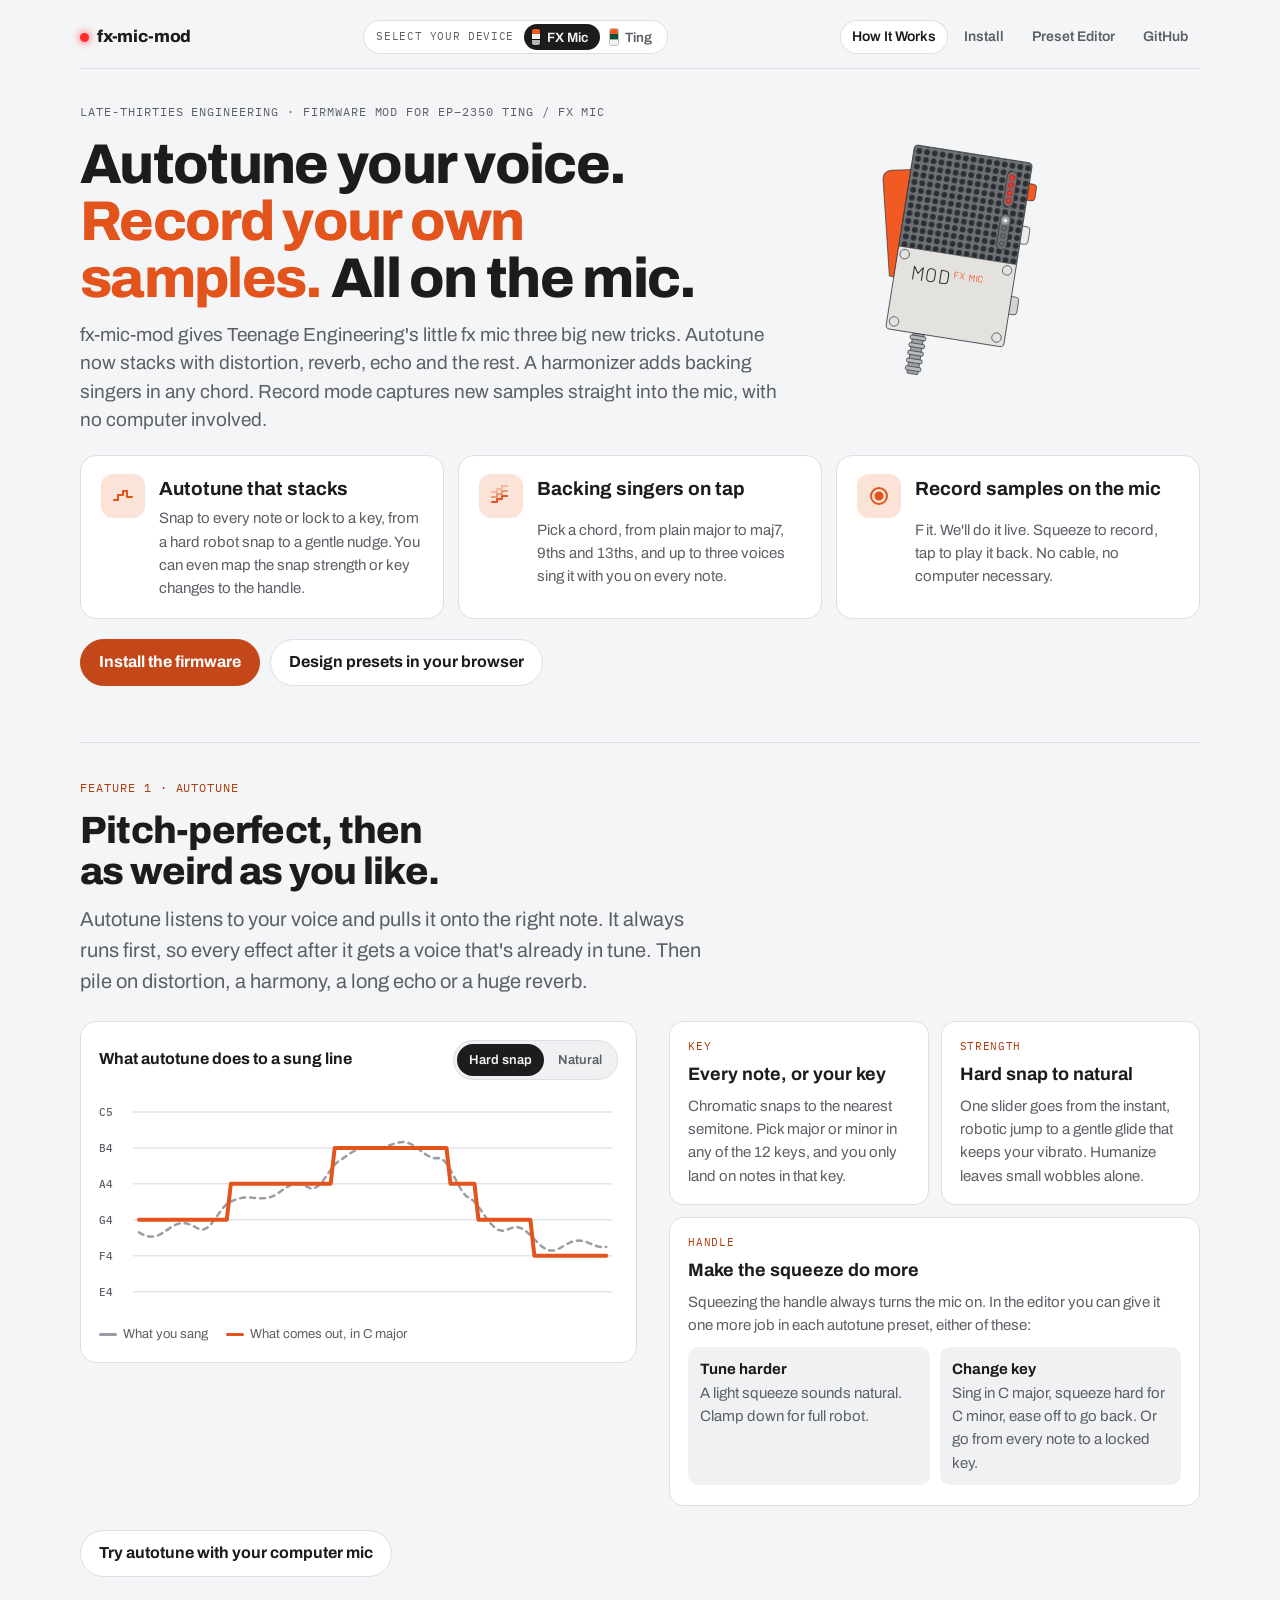
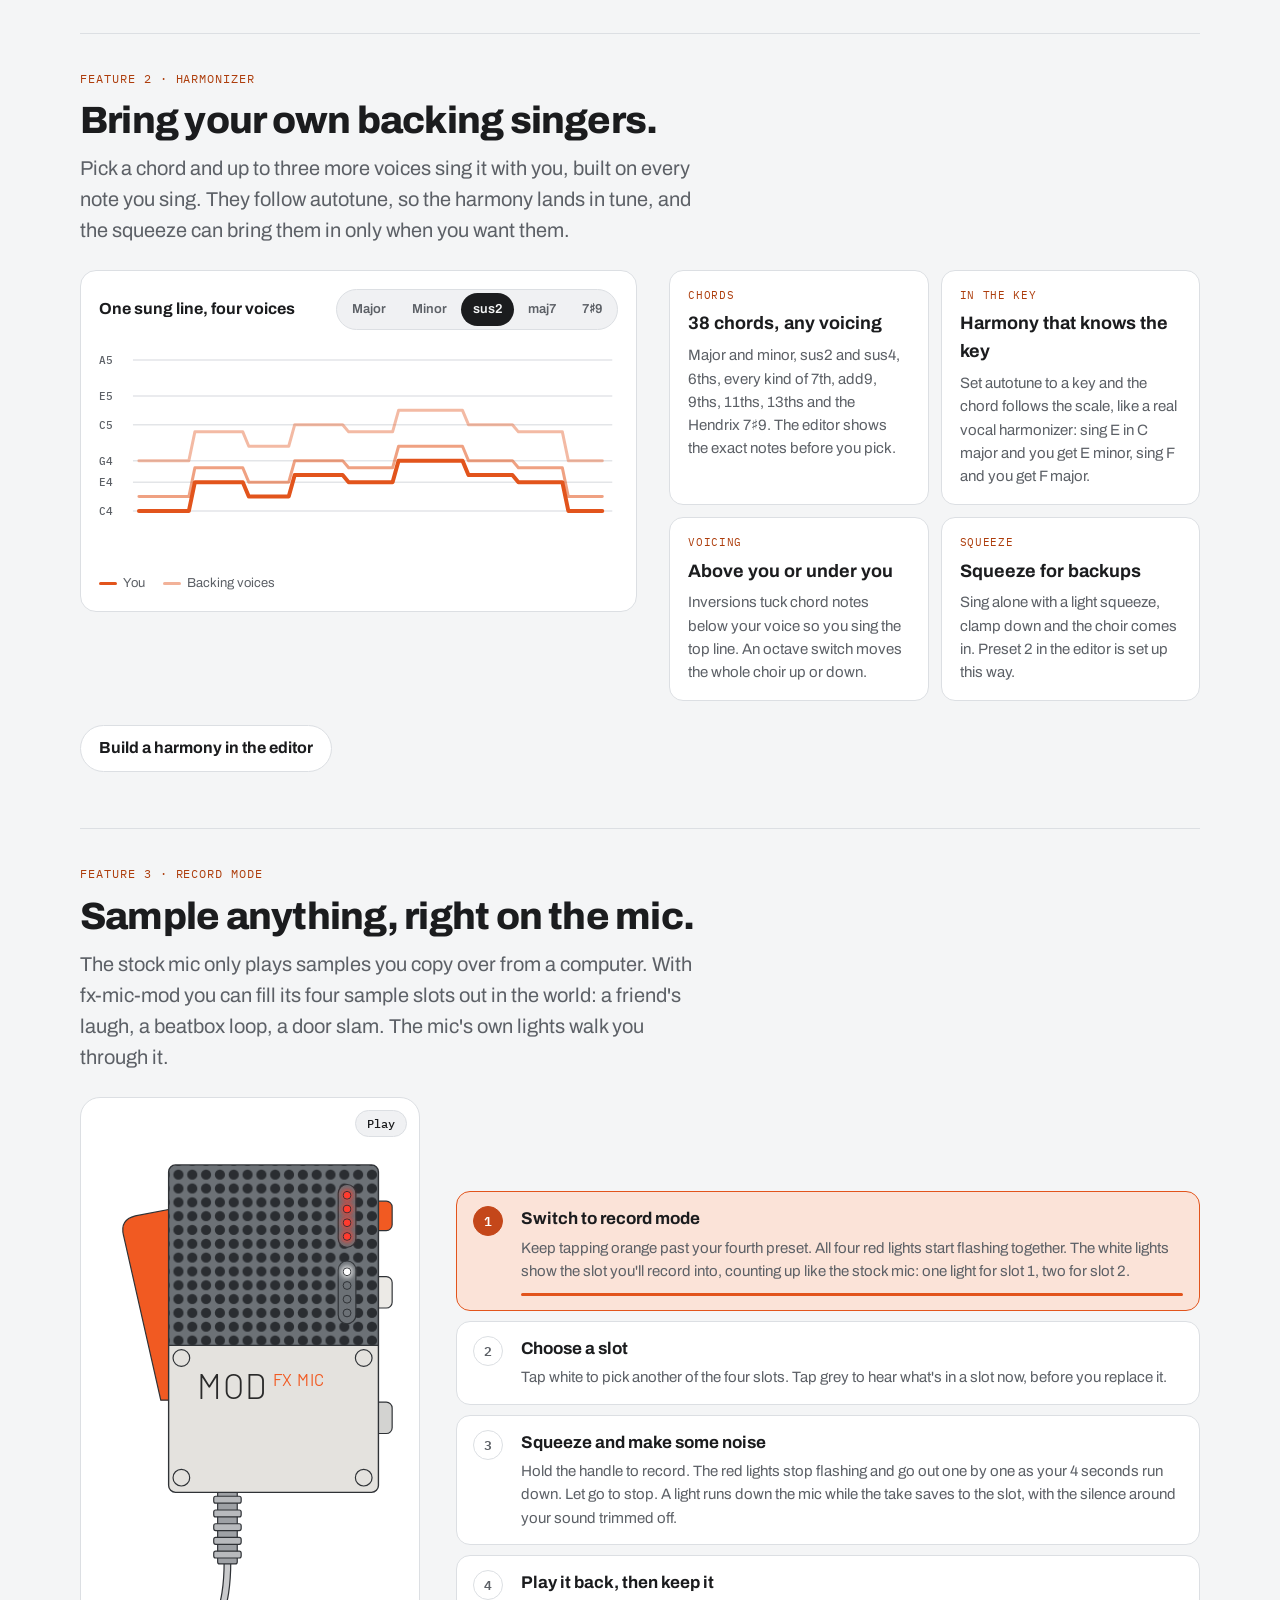
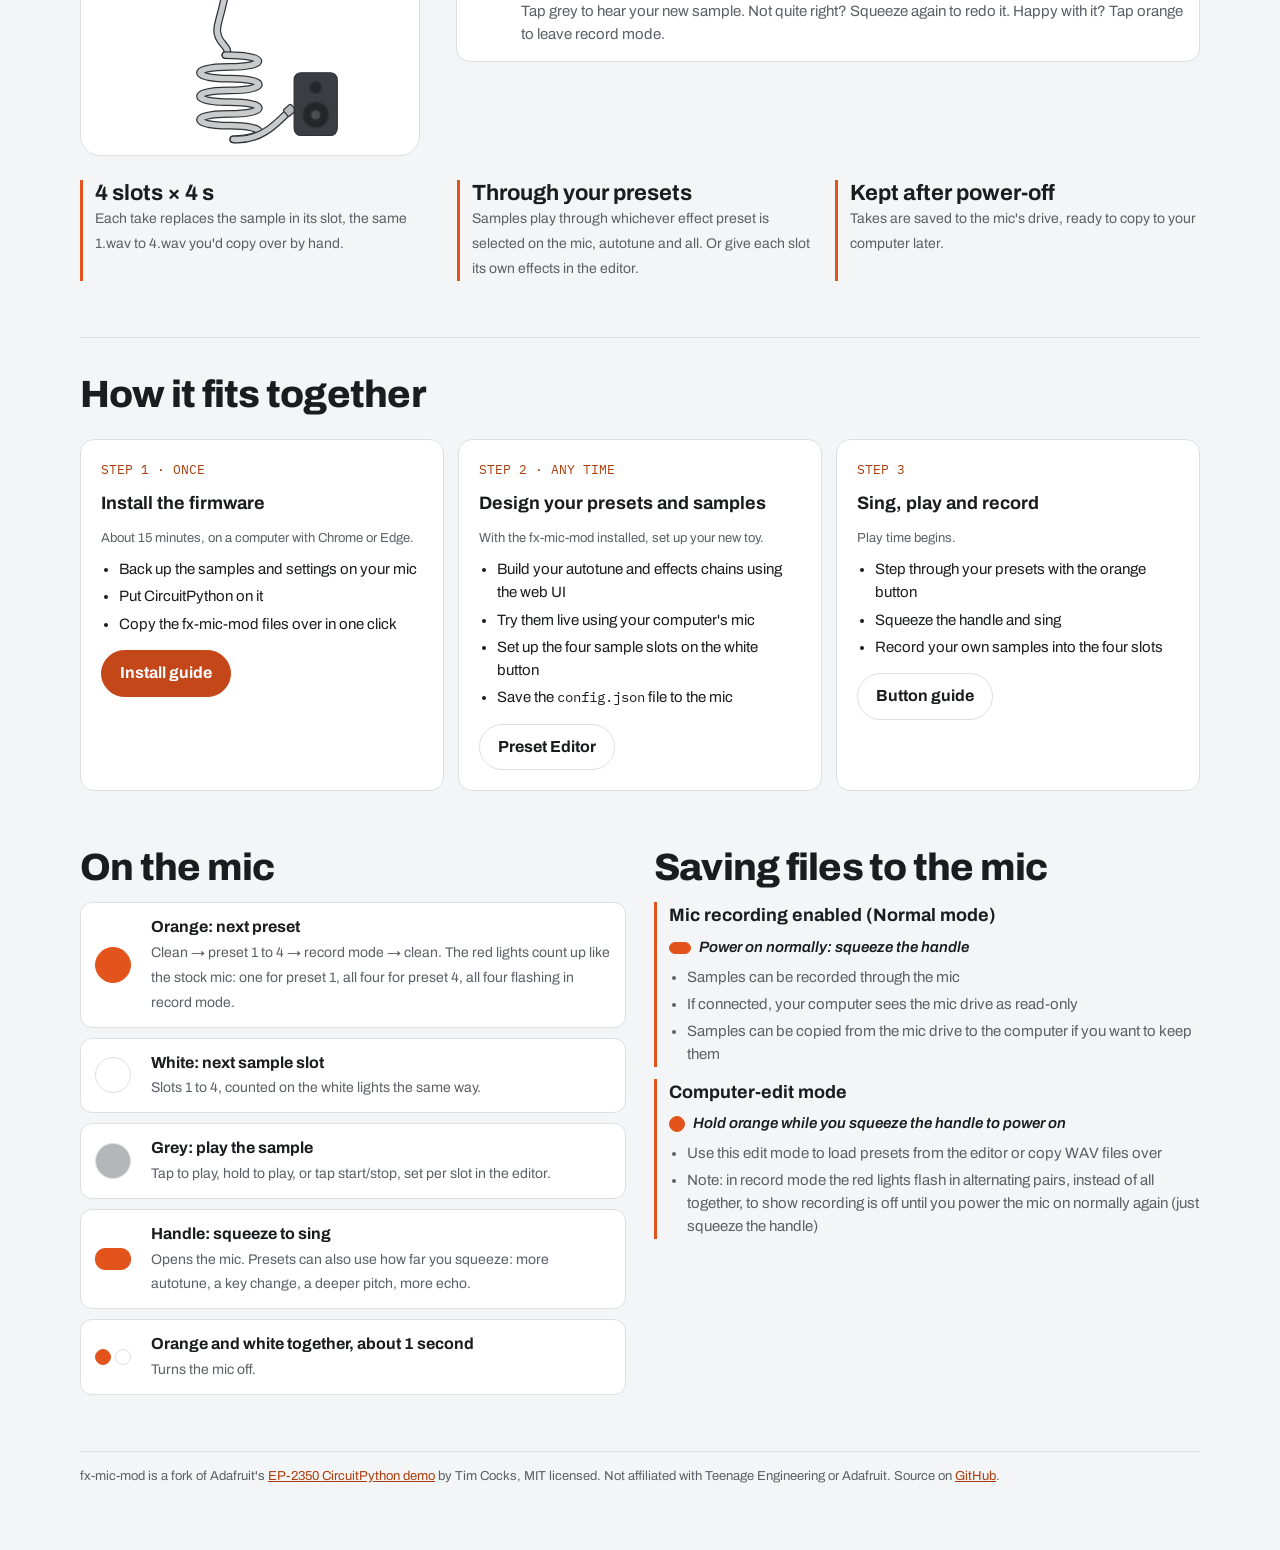
==== docs/index.html @ d7f88d3b "Editor: Samples folds away too; jump links are plain text links Device colour words in the new headi" ====
<!doctype html>
<html lang="en">
<head>
<meta charset="utf-8">
<meta name="viewport" content="width=device-width, initial-scale=1, viewport-fit=cover">
<link rel="icon" type="image/png" sizes="32x32" href="favicon.png">
<title>fx-mic-mod</title>
<meta name="description" content="Custom firmware for the Teenage Engineering EP-2350 (Ting and FX Mic): autotune that stacks with every effect, a harmonizer that sings chords with you, and samples you record on the mic itself.">
<meta name="claude:viewport-fit-sides" content="cover">
<link rel="preconnect" href="https://fonts.googleapis.com">
<link rel="stylesheet" href="https://fonts.googleapis.com/css2?family=Archivo:wght@400;500;600;700;800&family=Barlow:wght@300;400&family=IBM+Plex+Mono:wght@400;500&display=swap">
<link rel="stylesheet" href="site-nav.css">
<script src="site-stats.js"></script>
<script src="site-device.js"></script>
<link rel="stylesheet" href="site-motion.css">
<style>
/* Layout: one reading column. The hero names both features side by side, then each
   feature gets its own band: autotune with a pitch-snap drawing, record mode with the
   animated mic. Setup steps and the button cheat sheet come after. Stacks on phones. */
:root{
  --bg:#f4f5f6; --panel:#ffffff; --panel-2:#f0f1f3; --ink:#1b1c1e; --line:#dcdfe3;
  --accent:#e2541c; --accent-ink:#ffffff; --accent-text:#ad3d0c; --accent-btn:#c4471a; --muted:#5c6066; --accent-soft:#fbe3d8; --led-r:#ff2d2d; --btn-white:#ffffff; --btn-grey:#b5b6b8;
  --voice:#9a9ea4; --grid:#e3e5e8;
  --f-display:"Archivo","Helvetica Neue",Arial,sans-serif;
  --f-body:"Archivo","Helvetica Neue",Arial,sans-serif;
  --f-mono:"IBM Plex Mono",ui-monospace,Menlo,Consolas,monospace;
  color-scheme:light;
}
@media (prefers-color-scheme: dark){:root:not([data-theme="light"]){
  --bg:#171615; --panel:#211f1d; --panel-2:#1b1a18; --ink:#ece9e3; --muted:#a29d95; --line:#38342f;
  --accent:#ff6a33; --accent-ink:#1a0d06; --accent-text:#ff6a33; --accent-btn:#ff6a33; --accent-soft:#3a2117; --btn-white:#ece9e3; --btn-grey:#7d7e80;
  --voice:#7d7871; --grid:#2e2b27; color-scheme:dark}}
:root[data-theme="dark"]{
  --bg:#171615; --panel:#211f1d; --panel-2:#1b1a18; --ink:#ece9e3; --muted:#a29d95; --line:#38342f;
  --accent:#ff6a33; --accent-ink:#1a0d06; --accent-text:#ff6a33; --accent-btn:#ff6a33; --accent-soft:#3a2117; --btn-white:#ece9e3; --btn-grey:#7d7e80;
  --voice:#7d7871; --grid:#2e2b27; color-scheme:dark}
*{box-sizing:border-box}
html,body{margin:0}
body{background:var(--bg);color:var(--ink);font-family:var(--f-body);font-size:16px;line-height:1.55;
  padding-left:max(16px,env(safe-area-inset-left,0px));padding-right:max(16px,env(safe-area-inset-right,0px));padding-block:20px 64px}
main{max-width:1120px;margin:0 auto;display:grid;gap:56px}
a{color:var(--accent-text)}
h1{font-family:var(--f-display);font-weight:800;font-size:clamp(34px,6vw,60px);line-height:1.02;letter-spacing:-.03em;margin:0;text-wrap:balance;max-width:18ch}
h1 span{color:var(--accent)}
h2{font-family:var(--f-display);font-weight:800;font-size:clamp(26px,3.6vw,38px);line-height:1.08;letter-spacing:-.02em;margin:0;text-wrap:balance}
h3{font-family:var(--f-display);font-weight:700;font-size:18px;margin:0}
p{margin:0}
code{font-family:var(--f-mono);font-size:.92em}
.lede{font-size:clamp(17px,2vw,20px);color:var(--muted);max-width:62ch}
.eyebrow{font-family:var(--f-mono);font-size:12px;letter-spacing:.08em;text-transform:uppercase;color:var(--muted)}
.eyebrow.accent{color:var(--accent-text)}
.hero > .pair, .hero > .cta{margin-top:6px}
.hero{position:relative}
.cta{display:flex;flex-wrap:wrap;gap:10px}
.btn{display:inline-block;border:1px solid var(--line);background:var(--panel);color:var(--ink);border-radius:999px;padding:10px 18px;font-weight:700;text-decoration:none;font:inherit;font-weight:700;cursor:pointer}
.btn.primary{background:var(--accent-btn);border-color:var(--accent-btn);color:var(--accent-ink)}
.btn:focus-visible,button:focus-visible,a:focus-visible{outline:2px solid var(--accent);outline-offset:2px}

/* the two headline features, as a pair of cards under the headline */
.pair{display:grid;grid-template-columns:repeat(3,minmax(0,1fr));gap:14px}
@media (max-width:980px){.pair{grid-template-columns:1fr}}
.pick{display:grid;grid-template-columns:auto minmax(0,1fr);gap:4px 14px;align-items:start;background:var(--panel);border:1px solid var(--line);border-radius:16px;padding:18px 20px;text-decoration:none;color:inherit;transition:border-color .15s}
.pick:hover{border-color:var(--accent)}
.pick .ico{grid-row:span 2;width:44px;height:44px;border-radius:12px;background:var(--accent-soft);display:grid;place-items:center;color:var(--accent)}
.pick b{font-family:var(--f-display);font-size:19px}
.pick span{color:var(--muted);font-size:15px}

/* feature bands */
.band{display:grid;gap:24px;padding-top:8px;border-top:1px solid var(--line)}
.band-head{display:grid;gap:12px;max-width:70ch;padding-top:28px}
.split{display:grid;grid-template-columns:minmax(0,1.05fr) minmax(0,1fr);gap:32px;align-items:start}
@media (max-width:860px){.split{grid-template-columns:1fr}}
.points{display:grid;grid-template-columns:repeat(2,minmax(0,1fr));gap:12px}
@media (max-width:560px){.points{grid-template-columns:1fr}}
.point{background:var(--panel);border:1px solid var(--line);border-radius:14px;padding:16px 18px;display:grid;gap:6px;align-content:start}
.point p{font-size:15px;color:var(--muted)}
.point .tag{font-family:var(--f-mono);font-size:11px;letter-spacing:.06em;text-transform:uppercase;color:var(--accent-text)}
.point.wide{grid-column:1/-1}
.opts{display:grid;grid-template-columns:repeat(2,minmax(0,1fr));gap:10px;margin:4px 0}
@media (max-width:560px){.opts{grid-template-columns:1fr}}
.opts div{background:var(--panel-2);border-radius:10px;padding:10px 12px}
.opts b{font-size:15px}

/* autotune drawing */
.snap{background:var(--panel);border:1px solid var(--line);border-radius:16px;padding:18px;display:grid;gap:12px}
.snap svg{width:100%;height:auto;display:block}
.snap .legend{display:flex;flex-wrap:wrap;gap:6px 18px;font-size:13px;color:var(--muted)}
.snap .legend i{display:inline-block;width:18px;height:3px;border-radius:2px;vertical-align:middle;margin-right:6px}
.seg{display:inline-flex;background:var(--panel-2);border:1px solid var(--line);border-radius:999px;padding:3px;gap:2px;flex-wrap:wrap}
.seg button{font:inherit;font-size:13px;font-weight:600;border:0;background:transparent;color:var(--muted);border-radius:999px;padding:6px 12px;cursor:pointer}
.seg button[aria-pressed="true"]{background:var(--ink);color:var(--bg)}
#tuned{transition:d .45s ease}
/* harmonizer drawing: the sung line plus the backing voices, and a listen button */
.chordfig .seg{flex-wrap:wrap}
#chordVoices path{transition:d .45s cubic-bezier(.16,1,.3,1)}
.snap .note-lab{font:500 11px var(--f-mono);fill:var(--muted)}

/* record mode: animated mic + step list */
.rec{display:grid;grid-template-columns:minmax(0,340px) minmax(0,1fr);gap:36px;align-items:center}
@media (max-width:820px){.rec{grid-template-columns:1fr;gap:20px}}
.stage{position:relative;background:var(--panel);border:1px solid var(--line);border-radius:20px;padding:12px 8px 6px;display:grid;justify-items:center}
.stage svg{width:100%;max-width:300px;height:auto;display:block}
@media (max-width:820px){.stage svg{max-height:440px}}
.rec-chip{position:absolute;left:14px;top:14px;font:500 12px var(--f-mono);letter-spacing:.06em;background:var(--ink);color:var(--bg);border-radius:999px;padding:4px 10px;opacity:0;transition:opacity .2s}
.rec-chip.show{opacity:1}
.rec-chip b{color:#ff4b3a;font-weight:500}
.stage-ctl{position:absolute;right:12px;top:12px}
.stage-ctl button{font:500 12px var(--f-mono);border:1px solid var(--line);background:var(--panel-2);color:var(--ink);border-radius:999px;padding:5px 11px;cursor:pointer}

.steplist{list-style:none;margin:0;padding:0;display:grid;gap:10px}
.steplist button{all:unset;box-sizing:border-box;display:grid;grid-template-columns:34px minmax(0,1fr);gap:4px 14px;width:100%;cursor:pointer;
  border:1px solid var(--line);background:var(--panel);border-radius:14px;padding:14px 16px;transition:border-color .15s,background .15s}
.steplist button:focus-visible{outline:2px solid var(--accent);outline-offset:2px}
.steplist .n{grid-row:span 2;width:30px;height:30px;border-radius:50%;display:grid;place-items:center;font:600 13px var(--f-mono);border:1px solid var(--line);color:var(--muted)}
.steplist b{font-family:var(--f-display);font-size:17px}
.steplist span.d{font-size:15px;color:var(--muted)}
.steplist [aria-current="step"]{border-color:var(--accent);background:var(--accent-soft)}
.steplist [aria-current="step"] .n{background:var(--accent-btn);border-color:var(--accent-btn);color:var(--accent-ink)}
.bar{grid-column:2;height:3px;border-radius:2px;background:var(--line);overflow:hidden;margin-top:6px;display:none}
.steplist [aria-current="step"] .bar{display:block}
.bar i{display:block;height:100%;width:0;background:var(--accent)}

.facts-row{display:grid;grid-template-columns:repeat(3,minmax(0,1fr));gap:12px}
@media (max-width:720px){.facts-row{grid-template-columns:1fr}}
.fact{border-left:3px solid var(--accent);padding-left:12px}
.fact b{font-family:var(--f-display);font-size:22px;display:block;line-height:1.2}
.fact span{font-size:14px;color:var(--muted)}

/* device drawing: fixed object colours, the outline follows the theme */
.dev{--case:#e4e2de; --outline:#2f3236; --grill:#6c7176; --hole:#2a2d31; --orange:#f15a22; --bw:#eceae6; --bg2:#d3d3d1; --cable:#c9cacc}
.dev .r.on{fill:#ff3b2f;filter:url(#glowR)}
.dev .w.on{fill:#ffffff;filter:url(#glowW)}
.dev .led{transition:fill .06s}
.dev .hw{transition:transform .12s ease}
.dev .hw.down{transform:translateX(-7px)}
#handle{transition:transform .35s cubic-bezier(.3,.7,.3,1)}
#handle.squeezed{transform:translate(30px,4px) rotate(2deg)}
.ring{fill:none;stroke:var(--accent);stroke-width:2.5;opacity:0;transform-box:fill-box;transform-origin:center}
.ring.go{animation:ring .55s ease-out}
@keyframes ring{0%{opacity:.95;transform:scale(.6)}100%{opacity:0;transform:scale(1.5)}}
.waves path{fill:none;stroke:var(--accent);stroke-width:3;stroke-linecap:round;opacity:0}
.waves.out path{animation:wout 1.1s ease-out infinite}
.spk-waves path{fill:none;stroke:var(--accent);stroke-width:3;stroke-linecap:round;opacity:0}
.spk-waves.out path{animation:sout 1.1s ease-out infinite}
.spk-waves path:nth-child(2){animation-delay:.18s!important}
.spk-waves path:nth-child(3){animation-delay:.36s!important}
@keyframes sout{0%{opacity:0;transform:translateX(-6px)}30%{opacity:.9}100%{opacity:0;transform:translateX(12px)}}
.waves.in path{stroke:var(--muted);animation:win 1.1s ease-in infinite}
.waves path:nth-child(2){animation-delay:.18s!important}
.waves path:nth-child(3){animation-delay:.36s!important}
@keyframes wout{0%{opacity:0;transform:translateY(8px)}30%{opacity:.9}100%{opacity:0;transform:translateY(-14px)}}
@keyframes win{0%{opacity:0;transform:translateY(-14px)}60%{opacity:.8}100%{opacity:0;transform:translateY(6px)}}

.two{display:grid;grid-template-columns:minmax(0,1fr) minmax(0,1fr);gap:28px;align-items:start}
@media (max-width:820px){.two{grid-template-columns:1fr}}
.steps{display:grid;grid-template-columns:repeat(3,minmax(0,1fr));gap:14px}
@media (max-width:820px){.steps{grid-template-columns:1fr}}
.step{background:var(--panel);border:1px solid var(--line);border-radius:14px;padding:20px;display:grid;gap:10px;align-content:start;min-width:0}
.step .num{font-family:var(--f-mono);font-size:13px;color:var(--accent-text)}
.step .when{font-size:13px;color:var(--muted)}
.step ul{margin:0;padding-left:18px;display:grid;gap:4px;font-size:15px}
.step .btn{justify-self:start;margin-top:4px}
.controls{display:grid;gap:10px}
.ctl{display:grid;grid-template-columns:44px minmax(0,1fr);gap:12px;align-items:center;background:var(--panel);border:1px solid var(--line);border-radius:12px;padding:12px 14px}
.ctl .key{width:36px;height:36px;border-radius:50%;border:1px solid var(--line);display:grid;place-items:center;font-family:var(--f-mono);font-size:11px;color:var(--muted)}
.pair-keys{display:flex;gap:4px;align-items:center;width:36px}
.pair-keys .key{width:16px;height:16px}
.key.orange{background:var(--accent);border-color:var(--accent)}
.key.mid{background:var(--btn-white)}
.key.bot{background:var(--btn-grey)}
.key.handle{border-radius:10px;width:36px;height:22px;background:var(--accent);border-color:var(--accent)}
.ctl b{display:block}
.ctl span{font-size:14px;color:var(--muted)}
.facts{display:grid;gap:12px}
.facts div{border-left:3px solid var(--accent);padding-left:12px}
.facts p{font-size:15px;color:var(--muted)}
.modes>div{display:grid;gap:6px}
.modes b{font-family:var(--f-display);font-size:18px}
.modes .how{margin:0;display:flex;align-items:center;gap:8px;font-style:italic;font-weight:600;color:var(--ink)}
.modes .how .key{width:16px;height:16px;flex:none;border-radius:50%;border:1px solid var(--accent);display:inline-block}
.modes .how .key.handle{width:22px;height:12px;border-radius:6px}
.modes ul{margin:0;padding-left:18px;display:grid;gap:4px;font-size:15px;color:var(--muted)}
footer{max-width:1120px;margin:56px auto 0;font-size:13px;color:var(--muted);border-top:1px solid var(--line);padding-top:14px}
@media (prefers-reduced-motion: reduce){*{transition:none!important;animation:none!important}}
</style>
<link rel="stylesheet" href="site-device.css">
</head>
<body>
<nav class="site-nav" aria-label="Site">
  <a class="brand" href="index.html"><i aria-hidden="true"></i>fx-mic-mod</a>
  <ul>
    <li><a class="tab" href="index.html" aria-current="page">How It Works</a></li>
    <li><a class="tab" href="install.html">Install</a></li>
    <li><a class="tab" href="editor.html">Preset Editor</a></li>
    <li><a class="tab" href="https://github.com/dougjberman/fx-mic-mod" target="_blank" rel="noopener">GitHub</a></li>
  </ul>
</nav>
<main>
  <section class="hero page-head">
    <span class="eyebrow">Late-thirties engineering · firmware mod for EP–2350 Ting / FX Mic</span>
    <svg class="dev hero-dev intro" viewBox="282 -4 296 418" aria-hidden="true">
      <defs>
        <pattern id="holesHero" x="341" y="3" width="14.1" height="14.1" patternUnits="userSpaceOnUse"><circle cx="7" cy="7" r="5.2" fill="var(--hole)"/></pattern>
        <filter id="glowRHero" x="-150%" y="-150%" width="400%" height="400%"><feGaussianBlur stdDeviation="3" result="b"/><feFlood flood-color="#ff3b2f" flood-opacity=".9"/><feComposite in2="b" operator="in" result="g"/><feMerge><feMergeNode in="g"/><feMergeNode in="g"/><feMergeNode in="SourceGraphic"/></feMerge></filter>
        <filter id="glowWHero" x="-150%" y="-150%" width="400%" height="400%"><feGaussianBlur stdDeviation="3" result="b"/><feFlood flood-color="#ffffff" flood-opacity=".95"/><feComposite in2="b" operator="in" result="g"/><feMerge><feMergeNode in="g"/><feMergeNode in="g"/><feMergeNode in="SourceGraphic"/></feMerge></filter>
        <pattern id="slatsHero" x="0" y="3" width="20" height="9" patternUnits="userSpaceOnUse"><rect width="20" height="4.6" fill="var(--case)"/><path d="M0 .4 H20 M0 4.2 H20" stroke="var(--outline)" stroke-width=".8"/></pattern><clipPath id="caseClipHero"><rect x="338" y="0" width="214" height="334" rx="7"/></clipPath>
      </defs>
      <g stroke="var(--outline)" stroke-width="1.2">
        <rect x="388" y="333" width="20" height="74" rx="2" fill="var(--relief)"/>
        <rect x="384" y="338" width="28" height="7" rx="2" fill="var(--relief2)"/><rect x="384" y="352" width="28" height="7" rx="2" fill="var(--relief2)"/>
        <rect x="384" y="366" width="28" height="7" rx="2" fill="var(--relief2)"/><rect x="384" y="380" width="28" height="7" rx="2" fill="var(--relief2)"/>
        <rect x="384" y="394" width="28" height="7" rx="2" fill="var(--relief2)"/>
      </g>
      <path class="hero-handle" d="M346 44 L304 52 Q288 56 292 72 L330 240 L346 240 Z" fill="var(--handle)" stroke="var(--outline)" stroke-width="1.2"/>
      <g stroke="var(--outline)" stroke-width="1.2">
        <path d="M540 37 h20 a6 6 0 0 1 6 6 v18 a6 6 0 0 1 -6 6 h-20 Z" fill="var(--b1)"/>
        <path d="M540 114 h20 a6 6 0 0 1 6 6 v20 a6 6 0 0 1 -6 6 h-20 Z" fill="var(--b2)"/>
        <path d="M540 242 h20 a6 6 0 0 1 6 6 v20 a6 6 0 0 1 -6 6 h-20 Z" fill="var(--b3)"/>
      </g>
      <g clip-path="url(#caseClipHero)">
        <rect x="338" y="0" width="214" height="184" fill="var(--grill)"/>
        <rect class="only-fx" x="338" y="0" width="214" height="184" fill="url(#holesHero)"/><g class="only-ting"><circle cx="430" cy="92" r="62" fill="var(--hole)"/><rect x="338" y="0" width="214" height="184" fill="url(#slatsHero)"/></g>
        <rect x="338" y="184" width="214" height="150" fill="var(--case)"/>
        <line x1="338" y1="184" x2="552" y2="184" stroke="var(--outline)" stroke-width="1.2"/>
      </g>
      <rect x="338" y="0" width="214" height="334" rx="7" fill="none" stroke="var(--outline)" stroke-width="1.4"/>
      <g fill="none" stroke="var(--outline)" stroke-width="1.2"><circle cx="351" cy="197" r="8.5"/><circle cx="537" cy="197" r="8.5"/><circle cx="351" cy="319" r="8.5"/><circle cx="537" cy="319" r="8.5"/></g>
      <text class="only-fx" x="367" y="239" font-family="Barlow, DIN Alternate, Helvetica Neue, Arial, sans-serif" font-weight="300" font-size="35" fill="#2a2a2a" letter-spacing="1">MOD</text>
      <text class="only-fx" x="444" y="226" font-family="Barlow, DIN Alternate, Helvetica Neue, Arial, sans-serif" font-weight="400" font-size="17" fill="var(--orange)" letter-spacing=".8">FX MIC</text><g class="only-ting"><path transform="translate(362.44 241.80) scale(0.04885)" fill="#ff6a1f" d="M134 0Q82 0 57 -31Q32 -62 32 -114V-580Q32 -656 74 -692Q115 -728 173 -728Q228 -728 266 -692Q305 -656 323 -578L401 -239H427L505 -578Q523 -656 562 -692Q602 -728 657 -728Q715 -728 756 -692Q798 -656 798 -580V-114Q798 -62 772 -31Q747 0 695 0Q645 0 618 -31Q591 -62 591 -114V-383Q591 -393 588 -402Q586 -410 575 -410Q566 -410 562 -402Q558 -393 556 -383L518 -131Q511 -90 502 -60Q492 -31 472 -16Q452 0 414 0Q377 0 356 -16Q336 -31 326 -60Q317 -90 311 -131L272 -383Q271 -393 267 -402Q263 -410 253 -410Q243 -410 240 -402Q237 -393 237 -383V-114Q237 -62 210 -31Q184 0 134 0Z M1185 3Q1078 3 1004 -44Q930 -91 892 -174Q854 -257 854 -365Q854 -472 892 -556Q930 -639 1004 -686Q1078 -734 1185 -734Q1292 -734 1366 -686Q1439 -639 1477 -556Q1515 -472 1515 -365Q1515 -257 1477 -174Q1439 -91 1366 -44Q1292 3 1185 3ZM980 -381Q980 -350 995 -322Q1010 -295 1054 -278Q1098 -262 1185 -262Q1272 -262 1316 -278Q1359 -295 1374 -322Q1389 -350 1389 -381Q1389 -413 1374 -438Q1359 -464 1316 -480Q1272 -495 1185 -495Q1098 -495 1054 -480Q1010 -464 995 -438Q980 -413 980 -381Z M1829 -728Q1948 -728 2024 -684Q2099 -639 2136 -558Q2172 -476 2172 -364Q2172 -176 2091 -88Q2010 0 1843 0H1799Q1750 0 1708 -10Q1666 -20 1634 -46Q1602 -73 1584 -121Q1566 -169 1566 -245Q1566 -316 1586 -368Q1605 -420 1632 -451Q1659 -482 1681 -489L1676 -508H1659Q1613 -508 1586 -538Q1560 -567 1559 -617Q1558 -667 1586 -698Q1613 -728 1659 -728ZM1757 -258Q1757 -237 1766 -229Q1776 -221 1795 -221H1849Q1900 -221 1928 -243Q1956 -265 1968 -300Q1979 -334 1979 -373Q1979 -412 1968 -448Q1956 -484 1928 -507Q1900 -530 1849 -530H1795Q1776 -530 1766 -522Q1757 -513 1757 -491Z"/><text x="474" y="214" font-family="Barlow, DIN Alternate, Helvetica Neue, Arial, sans-serif" font-weight="400" font-size="14" fill="var(--outline)" letter-spacing=".6">FX MIC</text></g>
      <rect class="only-fx" x="511" y="20" width="18" height="64" rx="9" fill="var(--grill)" stroke="var(--outline)" stroke-width="1.2"/>
      <rect class="only-fx" x="511" y="98" width="18" height="64" rx="9" fill="var(--grill)" stroke="var(--outline)" stroke-width="1.2"/>
      <g stroke="var(--outline)" stroke-width="1">
        <circle cx="520" cy="31" r="4" fill="var(--ledoff)"/><circle cx="520" cy="45" r="4" fill="var(--ledoff)"/><circle cx="520" cy="59" r="4" fill="var(--ledoff)"/><circle cx="520" cy="73" r="4" fill="var(--ledoff)"/><g fill="#ff3b2f" filter="url(#glowRHero)"><circle class="hl" cx="520" cy="31" r="4"/><circle class="hl" cx="520" cy="45" r="4"/><circle class="hl" cx="520" cy="59" r="4"/><circle class="hl" cx="520" cy="73" r="4"/></g>
        <circle cx="520" cy="109" r="4" fill="var(--ledoff)"/><circle class="w1" cx="520" cy="109" r="4" fill="#ffffff" filter="url(#glowWHero)"/><circle cx="520" cy="123" r="4" fill="var(--ledoff)"/><circle cx="520" cy="137" r="4" fill="var(--ledoff)"/><circle cx="520" cy="151" r="4" fill="var(--ledoff)"/>
      </g>
    </svg>
    <h1>Autotune your voice. <span>Record your own samples.</span> All on the mic.</h1>
    <p class="lede">fx-mic-mod gives Teenage Engineering's little fx mic three big new tricks. Autotune now stacks with distortion, reverb, echo and the rest. A harmonizer adds backing singers in any chord. Record mode captures new samples straight into the mic, with no computer involved.</p>
    <div class="pair">
      <a class="pick" href="#autotune">
        <span class="ico" aria-hidden="true"><svg width="24" height="24" viewBox="0 0 24 24" fill="none" stroke="currentColor" stroke-width="2" stroke-linecap="round" stroke-linejoin="round"><path d="M3 16h4v-5h5v-4h4v6h5"/></svg></span>
        <b>Autotune that stacks</b>
        <span>Snap to every note or lock to a key, from a hard robot snap to a gentle nudge. You can even map the snap strength or key changes to the handle.</span>
      </a>
      <a class="pick" href="#harmony">
        <span class="ico" aria-hidden="true"><svg width="24" height="24" viewBox="0 0 24 24" fill="none" stroke="currentColor" stroke-width="2" stroke-linecap="round" stroke-linejoin="round"><path d="M3 18h5v-3h5v-3h5"/><path d="M3 13h5v-3h5V7h5" opacity=".55"/><path d="M3 8h5V5h5V2h5" opacity=".3"/></svg></span>
        <b>Backing singers on tap</b>
        <span>Pick a chord, from plain major to maj7, 9ths and 13ths, and up to three voices sing it with you on every note.</span>
      </a>
      <a class="pick" href="#record">
        <span class="ico" aria-hidden="true"><svg width="24" height="24" viewBox="0 0 24 24" fill="none" stroke="currentColor" stroke-width="2" stroke-linecap="round"><circle cx="12" cy="12" r="8"/><circle cx="12" cy="12" r="3.5" fill="currentColor"/></svg></span>
        <b>Record samples on the mic</b>
        <span>F it. We'll do it live. Squeeze to record, tap to play it back. No cable, no computer necessary.</span>
      </a>
    </div>
    <div class="cta">
      <a class="btn primary" href="install.html">Install the firmware</a>
      <a class="btn" href="editor.html">Design presets in your browser</a>
    </div>
  </section>

  <!-- ===================== AUTOTUNE ===================== -->
  <section class="band" id="autotune">
    <div class="band-head" data-reveal>
      <span class="eyebrow accent">Feature 1 · Autotune</span>
      <h2>Pitch-perfect, then as weird as you like.</h2>
      <p class="lede">Autotune listens to your voice and pulls it onto the right note. It always runs first, so every effect after it gets a voice that's already in tune. Then pile on distortion, a harmony, a long echo or a huge reverb.</p>
    </div>
    <div class="split">
      <div class="snap">
        <div class="row" style="display:flex;flex-wrap:wrap;gap:10px;align-items:center;justify-content:space-between">
          <b style="font-family:var(--f-display)">What autotune does to a sung line</b>
          <div class="seg" role="group" aria-label="Correction strength">
            <button type="button" aria-pressed="true" data-speed="1">Hard snap</button>
            <button type="button" aria-pressed="false" data-speed="0.4">Natural</button>
          </div>
        </div>
        <svg viewBox="0 0 520 220" role="img" aria-labelledby="snapTitle">
          <title id="snapTitle">A wobbly sung line, and the autotuned line pulled onto the notes of the scale</title>
          <g id="snapGrid"></g>
          <path id="voice" fill="none" stroke="var(--voice)" stroke-width="2.5" stroke-dasharray="5 5" stroke-linecap="round"/>
          <path id="tuned" fill="none" stroke="var(--accent)" stroke-width="4" stroke-linecap="round" stroke-linejoin="round"/>
        </svg>
        <div class="legend"><span><i style="background:var(--voice)"></i>What you sang</span><span><i style="background:var(--accent)"></i>What comes out, in C major</span></div>
      </div>
      <div class="points" data-reveal-list>
        <div class="point"><span class="tag">Key</span><h3>Every note, or your key</h3><p>Chromatic snaps to the nearest semitone. Pick major or minor in any of the 12 keys, and you only land on notes in that key.</p></div>
        <div class="point"><span class="tag">Strength</span><h3>Hard snap to natural</h3><p>One slider goes from the instant, robotic jump to a gentle glide that keeps your vibrato. Humanize leaves small wobbles alone.</p></div>
        <div class="point wide"><span class="tag">Handle</span><h3>Make the squeeze do more</h3><p>Squeezing the handle always turns the mic on. In the editor you can give it one more job in each autotune preset, either of these:</p>
          <div class="opts">
            <div><b>Tune harder</b><p>A light squeeze sounds natural. Clamp down for full robot.</p></div>
            <div><b>Change key</b><p>Sing in C major, squeeze hard for C minor, ease off to go back. Or go from every note to a locked key.</p></div>
          </div></div>
      </div>
    </div>
    <div class="cta"><a class="btn" href="editor.html">Try autotune with your computer mic</a></div>
  </section>

  <!-- ===================== HARMONIZER ===================== -->
  <section class="band" id="harmony">
    <div class="band-head" data-reveal>
      <span class="eyebrow accent">Feature 2 · Harmonizer</span>
      <h2>Bring your own backing singers.</h2>
      <p class="lede">Pick a chord and up to three more voices sing it with you, built on every note you sing. They follow autotune, so the harmony lands in tune, and the squeeze can bring them in only when you want them.</p>
    </div>
    <div class="split">
      <div class="snap chordfig">
        <div class="row" style="display:flex;flex-wrap:wrap;gap:10px;align-items:center;justify-content:space-between">
          <b style="font-family:var(--f-display)">One sung line, four voices</b>
          <div class="seg" role="group" aria-label="Chord">
            <button type="button" aria-pressed="false" data-chord="major">Major</button>
            <button type="button" aria-pressed="false" data-chord="minor">Minor</button>
            <button type="button" aria-pressed="true" data-chord="sus2">sus2</button>
            <button type="button" aria-pressed="false" data-chord="maj7">maj7</button>
            <button type="button" aria-pressed="false" data-chord="7#9">7♯9</button>
          </div>
        </div>
        <svg viewBox="0 0 520 220" role="img" aria-labelledby="chordTitle">
          <title id="chordTitle">A sung melody with harmony lines following it a chord's notes above</title>
          <g id="chordGrid"></g>
          <g id="chordVoices"></g>
          <path id="chordLead" fill="none" stroke="var(--accent)" stroke-width="4" stroke-linecap="round" stroke-linejoin="round"/>
        </svg>
        <div class="legend"><span><i style="background:var(--accent)"></i>You</span><span><i style="background:var(--accent);opacity:.45"></i>Backing voices</span></div>
      </div>
      <div class="points" data-reveal-list>
        <div class="point"><span class="tag">Chords</span><h3>38 chords, any voicing</h3><p>Major and minor, sus2 and sus4, 6ths, every kind of 7th, add9, 9ths, 11ths, 13ths and the Hendrix 7♯9. The editor shows the exact notes before you pick.</p></div>
        <div class="point"><span class="tag">In the key</span><h3>Harmony that knows the key</h3><p>Set autotune to a key and the chord follows the scale, like a real vocal harmonizer: sing E in C major and you get E minor, sing F and you get F major.</p></div>
        <div class="point"><span class="tag">Voicing</span><h3>Above you or under you</h3><p>Inversions tuck chord notes below your voice so you sing the top line. An octave switch moves the whole choir up or down.</p></div>
        <div class="point"><span class="tag">Squeeze</span><h3>Squeeze for backups</h3><p>Sing alone with a light squeeze, clamp down and the choir comes in. Preset 2 in the editor is set up this way.</p></div>
      </div>
    </div>
    <div class="cta"><a class="btn" href="editor.html">Build a harmony in the editor</a></div>
  </section>

  <!-- ===================== RECORD MODE ===================== -->
  <section class="band" id="record">
    <div class="band-head" data-reveal>
      <span class="eyebrow accent">Feature 3 · Record mode</span>
      <h2>Sample anything, right on the mic.</h2>
      <p class="lede">The stock mic only plays samples you copy over from a computer. With fx-mic-mod you can fill its four sample slots out in the world: a friend's laugh, a beatbox loop, a door slam. The mic's own lights walk you through it.</p>
    </div>
    <div class="rec">
      <div class="stage">
        <span class="rec-chip" id="recChip" aria-hidden="true"><b>●</b> REC <span id="recTime">0.0</span> s</span>
        <div class="stage-ctl"><button type="button" id="playBtn" aria-pressed="true">Pause</button></div>
        <svg class="dev" id="dev" viewBox="268 -56 306 652" role="img" aria-label="MOD FX MIC, record mode step 1">
          <defs>
            <pattern id="holes" x="341" y="3" width="14.1" height="14.1" patternUnits="userSpaceOnUse">
              <circle cx="7" cy="7" r="5.2" fill="var(--hole)"/>
            </pattern>
            <filter id="glowR" x="-150%" y="-150%" width="400%" height="400%"><feGaussianBlur stdDeviation="3" result="b"/><feFlood flood-color="#ff3b2f" flood-opacity=".9"/><feComposite in2="b" operator="in" result="g"/><feMerge><feMergeNode in="g"/><feMergeNode in="g"/><feMergeNode in="SourceGraphic"/></feMerge></filter>
            <filter id="glowW" x="-150%" y="-150%" width="400%" height="400%"><feGaussianBlur stdDeviation="3" result="b"/><feFlood flood-color="#ffffff" flood-opacity=".95"/><feComposite in2="b" operator="in" result="g"/><feMerge><feMergeNode in="g"/><feMergeNode in="g"/><feMergeNode in="SourceGraphic"/></feMerge></filter>
            <pattern id="slats" x="0" y="3" width="20" height="9" patternUnits="userSpaceOnUse"><rect width="20" height="4.6" fill="var(--case)"/><path d="M0 .4 H20 M0 4.2 H20" stroke="var(--outline)" stroke-width=".8"/></pattern><clipPath id="caseClip"><rect x="338" y="0" width="214" height="334" rx="7"/></clipPath>
          </defs>

          <!-- sound, above the grille -->
          <g class="waves" id="waves" transform="translate(445 -8)">
            <!-- sound arriving from above: smallest far away at the top, widest at the grille -->
            <path d="M-12 -42 Q0 -34 12 -42"/><path d="M-24 -29 Q0 -17 24 -29"/><path d="M-36 -16 Q0 0 36 -16"/>
          </g>

          <!-- cable: strain relief, then a coil -->
          <path d="M398 404 C398 440 392 452 388 470 C384 488 404 492 396 500" fill="none" stroke="var(--outline)" stroke-width="8" stroke-linecap="round"/>
          <path d="M398 404 C398 440 392 452 388 470 C384 488 404 492 396 500" fill="none" stroke="var(--cable)" stroke-width="5.5" stroke-linecap="round"/>
          <g fill="none" stroke-linecap="round">
            <g stroke="var(--outline)" stroke-width="8"><path id="coil" d="M396 500 C440 500 440 512 400 512 C360 512 360 524 400 524 C440 524 440 536 400 536 C360 536 360 548 400 548 C440 548 440 560 400 560 C360 560 360 572 400 572 C440 572 440 584 404 586"/></g>
            <use href="#coil" stroke="var(--cable)" stroke-width="5.5"/>
          </g>
          <!-- no speaker in the mic: sound comes out of whatever the 3.5 mm cable is plugged into -->
          <g fill="none" stroke-linecap="round">
            <g stroke="var(--outline)" stroke-width="8"><path id="lead" d="M404 586 C430 588 446 572 458 560"/></g>
            <use href="#lead" stroke="var(--cable)" stroke-width="5.5"/>
          </g>
          <g stroke="var(--outline)" stroke-width="1.2">
            <rect x="456" y="552" width="10" height="9" rx="1.5" fill="#b8babd" transform="rotate(-40 461 556)"/>
            <rect x="466" y="518" width="44" height="64" rx="7" fill="#3a3d41"/>
            <circle cx="488" cy="561" r="13" fill="#24272a"/><circle cx="488" cy="561" r="5" fill="#4a4e53"/>
            <circle cx="488" cy="533" r="6" fill="#24272a"/>
          </g>
          <g class="spk-waves" id="spkWaves" transform="translate(518 550)">
            <path d="M0 -9 Q7 0 0 9"/><path d="M9 -16 Q20 0 9 16"/><path d="M18 -23 Q33 0 18 23"/>
          </g>
          <g stroke="var(--outline)" stroke-width="1.2">
            <rect x="388" y="333" width="20" height="74" rx="2" fill="var(--relief)"/>
            <rect x="384" y="338" width="28" height="7" rx="2" fill="var(--relief2)"/><rect x="384" y="352" width="28" height="7" rx="2" fill="var(--relief2)"/>
            <rect x="384" y="366" width="28" height="7" rx="2" fill="var(--relief2)"/><rect x="384" y="380" width="28" height="7" rx="2" fill="var(--relief2)"/>
            <rect x="384" y="394" width="28" height="7" rx="2" fill="var(--relief2)"/>
          </g>

          <!-- handle: pivots in behind the case when squeezed -->
          <g id="handle"><path d="M346 44 L304 52 Q288 56 292 72 L330 240 L346 240 Z" fill="var(--handle)" stroke="var(--outline)" stroke-width="1.2"/></g>
          <circle class="ring" id="ringH" cx="306" cy="150" r="26"/>

          <!-- side buttons: they slide in behind the case when pressed -->
          <g stroke="var(--outline)" stroke-width="1.2">
            <path class="hw" id="bOrange" d="M540 37 h20 a6 6 0 0 1 6 6 v18 a6 6 0 0 1 -6 6 h-20 Z" fill="var(--b1)"/>
            <path class="hw" id="bWhite" d="M540 114 h20 a6 6 0 0 1 6 6 v20 a6 6 0 0 1 -6 6 h-20 Z" fill="var(--b2)"/>
            <path class="hw" id="bGrey" d="M540 242 h20 a6 6 0 0 1 6 6 v20 a6 6 0 0 1 -6 6 h-20 Z" fill="var(--b3)"/>
          </g>
          <circle class="ring" id="ringO" cx="562" cy="52" r="20"/>
          <circle class="ring" id="ringW" cx="562" cy="130" r="20"/>
          <circle class="ring" id="ringG" cx="562" cy="258" r="20"/>

          <!-- case -->
          <g clip-path="url(#caseClip)">
            <rect x="338" y="0" width="214" height="184" fill="var(--grill)"/>
            <rect class="only-fx" x="338" y="0" width="214" height="184" fill="url(#holes)"/><g class="only-ting"><circle cx="430" cy="92" r="62" fill="var(--hole)"/><rect x="338" y="0" width="214" height="184" fill="url(#slats)"/></g>
            <rect x="338" y="184" width="214" height="150" fill="var(--case)"/>
            <line x1="338" y1="184" x2="552" y2="184" stroke="var(--outline)" stroke-width="1.2"/>
          </g>
          <rect x="338" y="0" width="214" height="334" rx="7" fill="none" stroke="var(--outline)" stroke-width="1.4"/>
          <g fill="none" stroke="var(--outline)" stroke-width="1.2">
            <circle cx="351" cy="197" r="8.5"/><circle cx="537" cy="197" r="8.5"/><circle cx="351" cy="319" r="8.5"/><circle cx="537" cy="319" r="8.5"/>
          </g>
          <text class="only-fx" x="367" y="239" font-family="Barlow, DIN Alternate, Helvetica Neue, Arial, sans-serif" font-weight="300" font-size="35" fill="#2a2a2a" letter-spacing="1">MOD</text>
          <text class="only-fx" x="444" y="226" font-family="Barlow, DIN Alternate, Helvetica Neue, Arial, sans-serif" font-weight="400" font-size="17" fill="var(--orange)" letter-spacing=".8">FX MIC</text><g class="only-ting"><path transform="translate(362.44 241.80) scale(0.04885)" fill="#ff6a1f" d="M134 0Q82 0 57 -31Q32 -62 32 -114V-580Q32 -656 74 -692Q115 -728 173 -728Q228 -728 266 -692Q305 -656 323 -578L401 -239H427L505 -578Q523 -656 562 -692Q602 -728 657 -728Q715 -728 756 -692Q798 -656 798 -580V-114Q798 -62 772 -31Q747 0 695 0Q645 0 618 -31Q591 -62 591 -114V-383Q591 -393 588 -402Q586 -410 575 -410Q566 -410 562 -402Q558 -393 556 -383L518 -131Q511 -90 502 -60Q492 -31 472 -16Q452 0 414 0Q377 0 356 -16Q336 -31 326 -60Q317 -90 311 -131L272 -383Q271 -393 267 -402Q263 -410 253 -410Q243 -410 240 -402Q237 -393 237 -383V-114Q237 -62 210 -31Q184 0 134 0Z M1185 3Q1078 3 1004 -44Q930 -91 892 -174Q854 -257 854 -365Q854 -472 892 -556Q930 -639 1004 -686Q1078 -734 1185 -734Q1292 -734 1366 -686Q1439 -639 1477 -556Q1515 -472 1515 -365Q1515 -257 1477 -174Q1439 -91 1366 -44Q1292 3 1185 3ZM980 -381Q980 -350 995 -322Q1010 -295 1054 -278Q1098 -262 1185 -262Q1272 -262 1316 -278Q1359 -295 1374 -322Q1389 -350 1389 -381Q1389 -413 1374 -438Q1359 -464 1316 -480Q1272 -495 1185 -495Q1098 -495 1054 -480Q1010 -464 995 -438Q980 -413 980 -381Z M1829 -728Q1948 -728 2024 -684Q2099 -639 2136 -558Q2172 -476 2172 -364Q2172 -176 2091 -88Q2010 0 1843 0H1799Q1750 0 1708 -10Q1666 -20 1634 -46Q1602 -73 1584 -121Q1566 -169 1566 -245Q1566 -316 1586 -368Q1605 -420 1632 -451Q1659 -482 1681 -489L1676 -508H1659Q1613 -508 1586 -538Q1560 -567 1559 -617Q1558 -667 1586 -698Q1613 -728 1659 -728ZM1757 -258Q1757 -237 1766 -229Q1776 -221 1795 -221H1849Q1900 -221 1928 -243Q1956 -265 1968 -300Q1979 -334 1979 -373Q1979 -412 1968 -448Q1956 -484 1928 -507Q1900 -530 1849 -530H1795Q1776 -530 1766 -522Q1757 -513 1757 -491Z"/><text x="474" y="214" font-family="Barlow, DIN Alternate, Helvetica Neue, Arial, sans-serif" font-weight="400" font-size="14" fill="var(--outline)" letter-spacing=".6">FX MIC</text></g>

          <!-- LED windows: red presets beside orange, white samples beside white -->
          <rect class="only-fx" x="511" y="20" width="18" height="64" rx="9" fill="var(--grill)" stroke="var(--outline)" stroke-width="1.2"/>
          <rect class="only-fx" x="511" y="98" width="18" height="64" rx="9" fill="var(--grill)" stroke="var(--outline)" stroke-width="1.2"/>
          <g stroke="var(--outline)" stroke-width="1" fill="var(--ledoff)">
            <circle class="led r" cx="520" cy="31" r="4"/><circle class="led r" cx="520" cy="45" r="4"/><circle class="led r" cx="520" cy="59" r="4"/><circle class="led r" cx="520" cy="73" r="4"/>
            <circle class="led w" cx="520" cy="109" r="4"/><circle class="led w" cx="520" cy="123" r="4"/><circle class="led w" cx="520" cy="137" r="4"/><circle class="led w" cx="520" cy="151" r="4"/>
          </g>
        </svg>
      </div>
      <ol class="steplist" id="steplist">
        <li><button type="button" data-step="0"><span class="n">1</span><b>Switch to record mode</b><span class="d">Keep tapping orange past your fourth preset. All four red lights start flashing together. The white lights show the slot you'll record into, counting up like the stock mic: one light for slot 1, two for slot 2.</span><span class="bar"><i></i></span></button></li>
        <li><button type="button" data-step="1"><span class="n">2</span><b>Choose a slot</b><span class="d">Tap <span data-dw="mid">white</span> to pick another of the four slots. Tap <span data-dw="bot">grey</span> to hear what's in a slot now, before you replace it.</span><span class="bar"><i></i></span></button></li>
        <li><button type="button" data-step="2"><span class="n">3</span><b>Squeeze and make some noise</b><span class="d">Hold the handle to record. The red lights stop flashing and go out one by one as your 4 seconds run down. Let go to stop. A light runs down the mic while the take saves to the slot, with the silence around your sound trimmed off.</span><span class="bar"><i></i></span></button></li>
        <li><button type="button" data-step="3"><span class="n">4</span><b>Play it back, then keep it</b><span class="d">Tap <span data-dw="bot">grey</span> to hear your new sample. Not quite right? Squeeze again to redo it. Happy with it? Tap orange to leave record mode.</span><span class="bar"><i></i></span></button></li>
      </ol>
    </div>
    <div class="facts-row">
      <div class="fact"><b>4 slots × 4 s</b><span>Each take replaces the sample in its slot, the same 1.wav to 4.wav you'd copy over by hand.</span></div>
      <div class="fact"><b>Through your presets</b><span>Samples play through whichever effect preset is selected on the mic, autotune and all. Or give each slot its own effects in the editor.</span></div>
      <div class="fact"><b>Kept after power-off</b><span>Takes are saved to the mic's drive, ready to copy to your computer later.</span></div>
    </div>
  </section>

  <!-- ===================== SETUP ===================== -->
  <section class="band">
    <div class="band-head" data-reveal><h2>How it fits together</h2></div>
    <div class="steps" data-reveal-list>
      <article class="step">
        <span class="num">STEP 1 · ONCE</span>
        <h3>Install the firmware</h3>
        <p class="when">About 15 minutes, on a computer with Chrome or Edge.</p>
        <ul>
          <li>Back up the samples and settings on your mic</li>
          <li>Put CircuitPython on it</li>
          <li>Copy the fx-mic-mod files over in one click</li>
        </ul>
        <a class="btn primary" href="install.html">Install guide</a>
      </article>
      <article class="step">
        <span class="num">STEP 2 · ANY TIME</span>
        <h3>Design your presets and samples</h3>
        <p class="when">With the fx-mic-mod installed, set up your new toy.</p>
        <ul>
          <li>Build your autotune and effects chains using the web UI</li>
          <li>Try them live using your computer's mic</li>
          <li>Set up the four sample slots on the <span data-dw="mid">white</span> button</li>
          <li>Save the <code>config.json</code> file to the mic</li>
        </ul>
        <a class="btn" href="editor.html">Preset Editor</a>
      </article>
      <article class="step">
        <span class="num">STEP 3</span>
        <h3>Sing, play and record</h3>
        <p class="when">Play time begins.</p>
        <ul>
          <li>Step through your presets with the orange button</li>
          <li>Squeeze the handle and sing</li>
          <li>Record your own samples into the four slots</li>
        </ul>
        <a class="btn" href="#controls">Button guide</a>
      </article>
    </div>
  </section>

  <section class="two" id="controls">
    <div style="display:grid;gap:14px">
      <h2>On the mic</h2>
      <div class="controls" data-reveal-list>
        <div class="ctl"><span class="key orange" aria-hidden="true"></span><div><b>Orange: next preset</b><span>Clean → preset 1 to 4 → record mode → clean. The red lights count up like the stock mic: one for preset 1, all four for preset 4, all four flashing in record mode.</span></div></div>
        <div class="ctl"><span class="key mid" aria-hidden="true"></span><div><b><span data-dw="Mid">White</span>: next sample slot</b><span>Slots 1 to 4, counted on the white lights the same way.</span></div></div>
        <div class="ctl"><span class="key bot" aria-hidden="true"></span><div><b><span data-dw="Bot">Grey</span>: play the sample</b><span>Tap to play, hold to play, or tap start/stop, set per slot in the editor.</span></div></div>
        <div class="ctl"><span class="key handle" aria-hidden="true"></span><div><b>Handle: squeeze to sing</b><span>Opens the mic. Presets can also use how far you squeeze: more autotune, a key change, a deeper pitch, more echo.</span></div></div>
        <div class="ctl"><span class="pair-keys" aria-hidden="true"><span class="key orange"></span><span class="key mid"></span></span><div><b>Orange and <span data-dw="mid">white</span> together, about 1 second</b><span>Turns the mic off.</span></div></div>
      </div>
    </div>
    <div style="display:grid;gap:14px">
      <h2>Saving files to the mic</h2>
      <div class="facts modes" data-reveal-list>
        <div>
          <b>Mic recording enabled (Normal mode)</b>
          <p class="how"><span class="key handle" aria-hidden="true"></span>Power on normally: squeeze the handle</p>
          <ul>
            <li>Samples can be recorded through the mic</li>
            <li>If connected, your computer sees the mic drive as read-only</li>
            <li>Samples can be copied from the mic drive to the computer if you want to keep them</li>
          </ul>
        </div>
        <div>
          <b>Computer-edit mode</b>
          <p class="how"><span class="key orange" aria-hidden="true"></span>Hold orange while you squeeze the handle to power on</p>
          <ul>
            <li>Use this edit mode to load presets from the editor or copy WAV files over</li>
            <li>Note: in record mode the red lights flash in alternating pairs, instead of all together, to show recording is off until you power the mic on normally again (just squeeze the handle)</li>
          </ul>
        </div>
      </div>
    </div>
  </section>
</main>
<footer>fx-mic-mod is a fork of Adafruit's <a href="https://learn.adafruit.com/hacking-the-teenage-engineering-ep-2350-ting" target="_blank" rel="noopener">EP-2350 CircuitPython demo</a> by Tim Cocks, MIT licensed. Not affiliated with Teenage Engineering or Adafruit. Source on <a href="https://github.com/dougjberman/fx-mic-mod" target="_blank" rel="noopener">GitHub</a>.</footer>

<script>
/* ---------- autotune drawing: a sung line and its corrected version ---------- */
(() => {
  const W=520, H=220, top=20, step=36;                 // one scale note every 36 px, C major from B3 to C5 drawn as rows
  const notes=["C5","B4","A4","G4","F4","E4"];
  const grid=document.getElementById("snapGrid");
  const ns="http://www.w3.org/2000/svg";
  notes.forEach((n,i)=>{
    const y=top+i*step;
    const l=document.createElementNS(ns,"line"); Object.entries({x1:34,x2:W-6,y1:y,y2:y,stroke:"var(--grid)","stroke-width":1.5}).forEach(([k,v])=>l.setAttribute(k,v)); grid.append(l);
    const t=document.createElementNS(ns,"text"); t.setAttribute("x",0); t.setAttribute("y",y+4); t.setAttribute("class","note-lab"); t.textContent=n; grid.append(t);
  });
  // the voice: a phrase that drifts between notes, slides and wobbles (y in note rows, fractional = off pitch)
  const xs=[], ys=[];
  const phrase=[[0,3.35],[60,3.2],[90,2.6],[130,2.25],[170,2.1],[200,1.4],[240,0.85],[300,1.15],[330,2.5],[370,3.3],[420,3.75],[480,3.6]];
  for(let x=40;x<=W-10;x+=4){
    const u=(x-40);
    let k=0; while(k<phrase.length-2&&phrase[k+1][0]<u) k++;
    const [x0,y0]=phrase[k],[x1,y1]=phrase[k+1], f=Math.min(1,Math.max(0,(u-x0)/(x1-x0)));
    const s=f*f*(3-2*f);
    xs.push(x); ys.push(y0+(y1-y0)*s+0.14*Math.sin(u/9));
  }
  const toY=r=>top+r*step;
  document.getElementById("voice").setAttribute("d", xs.map((x,i)=>(i?"L":"M")+x+" "+toY(ys[i]).toFixed(1)).join(" "));
  const tuned=document.getElementById("tuned");
  function draw(speed){
    // same rule as the firmware: each block moves 0.08 + 0.92·speed² of the way to the nearest note
    const rate=0.08+0.92*speed*speed; let y=Math.round(ys[0]);
    tuned.setAttribute("d", xs.map((x,i)=>{ const target=Math.round(ys[i]); y+=(target-y)*rate; const keep=speed<1? (ys[i]-target)*0.25:0; return (i?"L":"M")+x+" "+toY(y+keep).toFixed(1); }).join(" "));
  }
  draw(1);
  const svg=tuned.ownerSVGElement;
  if(!matchMedia("(prefers-reduced-motion: reduce)").matches && "IntersectionObserver" in window){
    tuned.setAttribute("d", document.getElementById("voice").getAttribute("d"));
    const io=new IntersectionObserver(es=>{ if(es.some(e=>e.isIntersecting)){ io.disconnect();
      setTimeout(()=>{ tuned.style.transition="d .8s cubic-bezier(.16,1,.3,1)"; const on=document.querySelector('.snap:not(.chordfig) .seg [aria-pressed="true"]'); draw(on?+on.dataset.speed:1);
        setTimeout(()=>tuned.style.transition="",900); },350); } },{threshold:.6});
    io.observe(svg);
  }
  document.querySelectorAll(".snap:not(.chordfig) .seg button").forEach(b=>b.addEventListener("click",()=>{
    document.querySelectorAll(".snap:not(.chordfig) .seg button").forEach(o=>o.setAttribute("aria-pressed",String(o===b)));
    draw(+b.dataset.speed);
  }));
})();

/* ---------- harmonizer drawing ---------- */
(() => {
  const W=520, top=18, per=7.2, hi=81;                  // one semitone per 7.2 px, A5 (81) at the top row
  const ns="http://www.w3.org/2000/svg", toY=m=>top+(hi-m)*per;
  const grid=document.getElementById("chordGrid");
  [[81,"A5"],[76,"E5"],[72,"C5"],[67,"G4"],[64,"E4"],[60,"C4"]].forEach(([m,n])=>{
    const y=toY(m);
    const l=document.createElementNS(ns,"line"); Object.entries({x1:34,x2:W-6,y1:y,y2:y,stroke:"var(--grid)","stroke-width":1.5}).forEach(([k,v])=>l.setAttribute(k,v)); grid.append(l);
    const t=document.createElementNS(ns,"text"); t.setAttribute("x",0); t.setAttribute("y",y+4); t.setAttribute("class","note-lab"); t.textContent=n; grid.append(t);
  });
  // a tuned melody in C: [start x, MIDI note]
  const tune=[[40,60],[96,64],[150,62],[196,65],[250,64],[300,67],[370,65],[420,64],[470,60]];
  const line=off=>tune.map(([x,m],i)=>{ const x1=i+1<tune.length?tune[i+1][0]:W-10, y=toY(m+off).toFixed(1);
    return (i?"L":"M")+x+" "+y+" L"+(x1-6)+" "+y; }).join(" ");
  document.getElementById("chordLead").setAttribute("d", line(0));
  const CHORD={major:[0,4,7],minor:[0,3,7],sus2:[0,2,7],maj7:[0,4,7,11],"7#9":[0,4,10,15]};
  const voices=document.getElementById("chordVoices"), paths=[0,1,2].map(k=>{
    const p=document.createElementNS(ns,"path"); Object.entries({fill:"none",stroke:"var(--accent)","stroke-width":3,"stroke-linecap":"round","stroke-linejoin":"round",opacity:[.55,.4,.28][k]}).forEach(([a,v])=>p.setAttribute(a,v));
    voices.append(p); return p; });
  let chord="sus2";
  function draw(){
    const ivs=CHORD[chord].slice(1);
    paths.forEach((p,k)=>{ const iv=ivs[k]; p.setAttribute("d", line(iv===undefined ? ivs[ivs.length-1] : iv)); p.style.visibility = iv===undefined ? "hidden" : ""; });
  }
  draw();
  document.querySelectorAll(".chordfig .seg button").forEach(b=>b.addEventListener("click",()=>{
    document.querySelectorAll(".chordfig .seg button").forEach(o=>o.setAttribute("aria-pressed",String(o===b)));
    chord=b.dataset.chord; draw();
  }));
})();

/* ---------- record mode: the mic walks through the four steps ---------- */
(() => {
  const reduce = matchMedia("(prefers-reduced-motion: reduce)").matches;
  const dev=document.getElementById("dev");
  const reds=[...dev.querySelectorAll(".led.r")], whites=[...dev.querySelectorAll(".led.w")];
  const handle=document.getElementById("handle"), waves=document.getElementById("waves"), spk=document.getElementById("spkWaves");
  const btn={orange:document.getElementById("bOrange"), mid:document.getElementById("bWhite"), bot:document.getElementById("bGrey")};
  const ring={orange:document.getElementById("ringO"), mid:document.getElementById("ringW"), bot:document.getElementById("ringG"), handle:document.getElementById("ringH")};
  const chip=document.getElementById("recChip"), recTime=document.getElementById("recTime");
  const items=[...document.querySelectorAll("#steplist button")];
  const playBtn=document.getElementById("playBtn");
  const ALL=[1,1,1,1], NONE=[0,0,0,0];

  // Each step is a list of frames: from time t (ms), the mic looks like this.
  // red: the four preset lights; flash: they flash together (record mode, no take running);
  // slot: the selected slot (0-3), shown by that many white lights counting up;
  // press: a button pressed at t; squeeze: handle held; sound: "out" plays, "in" records; rec: take started at t.
  const STEPS=[
    { len:5200, key:1, frames:[
      {t:0,    red:ALL, slot:0, flash:false},
      {t:1300, red:ALL, slot:0, flash:true, press:"orange"},
    ]},
    { len:6200, key:2, frames:[
      {t:0,    red:ALL, slot:0, flash:true},
      {t:1000, red:ALL, slot:1, flash:true, press:"mid"},
      {t:2400, red:ALL, slot:1, flash:true, press:"bot", sound:"out"},
      {t:4400, red:ALL, slot:1, flash:true},
    ]},
    { len:6800, key:3, frames:[
      {t:0,    red:ALL, slot:1, flash:true},
      {t:700,  red:ALL, slot:1, flash:false, squeeze:true, sound:"in", rec:true, press:"handle"},
      {t:1700, red:[1,1,1,0], slot:1, flash:false, squeeze:true, sound:"in", rec:true},
      {t:2700, red:[1,1,0,0], slot:1, flash:false, squeeze:true, sound:"in", rec:true},
      {t:3700, red:[1,0,0,0], slot:1, flash:false, squeeze:true, sound:"in", rec:true},
      {t:4300, red:ALL, slot:1, flash:true},
    ]},
    { len:6400, key:1, frames:[
      {t:0,    red:ALL, slot:1, flash:true},
      {t:900,  red:ALL, slot:1, flash:true, press:"bot", sound:"out"},
      {t:3000, red:ALL, slot:1, flash:true},
      {t:4000, red:NONE, slot:1, flash:false, press:"orange"},
    ]},
  ];
  const LABEL=["Record mode: all four red lights flashing, one white light for slot 1","Slot 2 chosen and previewed","Recording: red lights count down the 4 seconds","Take played back, then orange returns to singing"];

  let cur=0, t0=performance.now(), playing=!reduce, raf=0, lastPress=null, pausedAt=0;

  function frameAt(step, ms){ let f=step.frames[0]; for(const x of step.frames) if(x.t<=ms) f=x; return f; }
  function render(now){
    const step=STEPS[cur];
    let ms = playing ? now-t0 : pausedAt;
    if(playing && ms>=step.len){ go((cur+1)%STEPS.length, now); return; }
    const f=frameAt(step, ms);
    const flashOn = !f.flash || reduce || Math.floor(now/250)%2===0;
    reds.forEach((c,i)=>c.classList.toggle("on", !!f.red[i] && flashOn));
    whites.forEach((c,i)=>c.classList.toggle("on", i<=f.slot));
    handle.classList.toggle("squeezed", !!f.squeeze);
    // recording: voice goes into the grille; playback: out of the speaker on the cable
    waves.setAttribute("class","waves"+(f.sound==="in"&&!reduce?" in":""));
    spk.setAttribute("class","spk-waves"+(f.sound==="out"&&!reduce?" out":""));
    for(const k in btn) btn[k].classList.toggle("down", !!(f.press===k && ms-f.t<220));
    if(f.press && lastPress!==f){ lastPress=f; if(!reduce && playing){ const r=ring[f.press]; r.classList.remove("go"); void r.getBBox(); r.classList.add("go"); } }
    if(f.rec){ const first=step.frames.find(x=>x.rec); recTime.textContent=Math.min(4,(ms-first.t)/1000).toFixed(1); }
    chip.classList.toggle("show", !!f.rec);
    const bar=items[cur].querySelector(".bar i"); bar.style.width=(playing? Math.min(100,ms/step.len*100) : 100)+"%";
    if(playing) raf=requestAnimationFrame(render);
  }
  function go(i, now=performance.now()){
    cur=i; t0=now; lastPress=null;
    items.forEach((b,k)=>{ if(k===i) b.setAttribute("aria-current","step"); else b.removeAttribute("aria-current"); b.querySelector(".bar i").style.width="0"; });
    dev.setAttribute("aria-label","MOD FX MIC, record mode step "+(i+1)+": "+LABEL[i]);
    if(!playing){ const s=STEPS[i]; pausedAt=s.frames[Math.min(s.key,s.frames.length-1)].t+250; }
    cancelAnimationFrame(raf); raf=requestAnimationFrame(render);
  }
  function setPlaying(p){
    if(p===playing) return;
    if(p){ t0=performance.now()-pausedAt; } else { pausedAt=performance.now()-t0; }
    playing=p; playBtn.textContent=p?"Pause":"Play"; playBtn.setAttribute("aria-pressed",String(p));
    cancelAnimationFrame(raf); raf=requestAnimationFrame(render);
  }
  items.forEach((b,i)=>b.addEventListener("click",()=>go(i)));
  playBtn.addEventListener("click",()=>setPlaying(!playing));
  // only animate while the mic is on screen
  let wanted=playing;
  if("IntersectionObserver" in window){
    new IntersectionObserver(es=>{ for(const e of es){ if(e.isIntersecting){ if(wanted) setPlaying(true); } else { wanted=playing; setPlaying(false); } } },{threshold:.2}).observe(dev);
    playBtn.addEventListener("click",()=>{ wanted=playing; });
  }
  if(!playing){ playBtn.textContent="Play"; playBtn.setAttribute("aria-pressed","false"); }
  go(0);
})();
</script>
<script src="site-motion.js"></script>
</body>
</html>
---- docs/site-nav.css ----
/* Shared top navigation for the fx-mic-mod site. Each page defines its own
   --bg, --panel, --ink, --muted, --line and --accent tokens. */
.site-nav{max-width:1120px;margin:0 auto 22px;display:flex;flex-wrap:wrap;align-items:center;justify-content:space-between;gap:10px 20px;padding-bottom:14px;border-bottom:1px solid var(--line)}
.site-nav .brand{font-family:"Archivo","Helvetica Neue",Arial,sans-serif;font-weight:800;font-size:17px;letter-spacing:-.01em;color:var(--ink);text-decoration:none;display:inline-flex;align-items:center;gap:8px}
.site-nav .brand i{width:9px;height:9px;border-radius:50%;background:#ff2d2d;box-shadow:0 0 8px #ff2d2d;display:inline-block}
.site-nav ul{list-style:none;margin:0;padding:0;display:flex;flex-wrap:wrap;gap:4px}
.site-nav a.tab{display:inline-block;padding:6px 12px;border-radius:999px;color:var(--muted);text-decoration:none;font-family:"Archivo","Helvetica Neue",Arial,sans-serif;font-weight:600;font-size:14px}
.site-nav a.tab:hover{color:var(--ink);background:var(--panel)}
.site-nav a.tab[aria-current="page"]{color:var(--ink);background:var(--panel);box-shadow:inset 0 0 0 1px var(--line)}
.site-nav a:focus-visible{outline:2px solid var(--accent,#e2541c);outline-offset:2px}

/* Shared page header: eyebrow, title and lede look the same on every page. */
.page-head{width:100%;max-width:1120px;margin:0 auto;display:grid;gap:14px;padding-top:12px}
.page-head .eyebrow{font-family:"IBM Plex Mono",ui-monospace,Menlo,Consolas,monospace;font-size:12px;letter-spacing:.08em;text-transform:uppercase;color:var(--muted)}
.page-head h1{font-family:"Archivo","Helvetica Neue",Arial,sans-serif;font-weight:800;font-size:clamp(34px,5.5vw,56px);line-height:1.02;letter-spacing:-.03em;margin:0;text-wrap:balance;max-width:20ch}
.page-head h1 span{color:var(--accent)}
.page-head .lede{font-size:clamp(17px,2vw,19px);line-height:1.5;color:var(--muted);max-width:64ch;margin:0}

/* Phones: keep all four tabs on one line under the brand. */
@media (max-width:420px){.site-nav ul{gap:0}.site-nav a.tab{padding:6px 9px;font-size:13.5px}}
---- docs/site-motion.css ----
/* Shared motion for the fx-mic-mod site. Everything is visible without it:
   site-motion.js adds .motion to <html> only when the visitor allows motion. */

/* Moving between pages: the nav stays put, the pill slides to the new tab,
   and the page underneath fades up. Browsers without view transitions just navigate. */
@view-transition{navigation:auto}
.site-nav{position:relative;view-transition-name:site-nav}
.site-nav ul{position:relative}
.site-nav li:nth-child(1) a.tab{view-transition-name:tab-1}
.site-nav li:nth-child(2) a.tab{view-transition-name:tab-2}
.site-nav li:nth-child(3) a.tab{view-transition-name:tab-3}
.site-nav li:nth-child(4) a.tab{view-transition-name:tab-4}
.site-nav .pill{position:absolute;left:0;top:0;border-radius:999px;background:var(--panel);box-shadow:inset 0 0 0 1px var(--line);pointer-events:none;view-transition-name:nav-pill}
.site-nav.has-pill a.tab[aria-current="page"]{background:none;box-shadow:none}
::view-transition-group(nav-pill){animation-duration:.42s;animation-timing-function:cubic-bezier(.16,1,.3,1)}
::view-transition-old(root){animation:vt-out .14s ease-in both}
::view-transition-new(root){animation:vt-in .36s cubic-bezier(.16,1,.3,1) both}
@keyframes vt-out{to{opacity:0}}
@keyframes vt-in{from{opacity:0;transform:translateY(10px)}}

/* The small mic drawing in each page header, lit up in record mode. It keeps
   its spot when moving between pages; on How It Works it powers up on load. */
.page-head{position:relative}
.hero-dev{--case:#e4e2de; --outline:#2f3236; --grill:#6c7176; --hole:#2a2d31; --orange:#f15a22; --bw:#eceae6; --bg2:#d3d3d1;
  position:absolute;right:calc((100% - 615px) / 2 - 82px);top:58px;width:min(16%,165px);height:auto;transform:rotate(9deg);pointer-events:none;view-transition-name:hero-mic}
@media (max-width:980px){.hero-dev{display:none}}
/* Record mode, as the mic shows it: the four red lights flash together and
   one white light holds slot 1. */
.hero-dev .hl{animation:heroBlink 1s steps(1,end) infinite}
@keyframes heroBlink{50%{opacity:0}}
/* Power-up: a squeeze, the four red lights in turn, then they start flashing */
.motion .hero-dev.intro .hero-handle{transform-box:view-box;animation:heroSqueeze .7s .25s cubic-bezier(.3,.7,.3,1) both}
@keyframes heroSqueeze{45%{transform:translate(30px,4px) rotate(2deg)}}
.motion .hero-dev.intro .hl{animation:heroLed .25s ease-out both,heroBlink 1s 1.55s steps(1,end) infinite}
.motion .hero-dev.intro .hl:nth-child(1){animation-delay:.65s,1.55s}.motion .hero-dev.intro .hl:nth-child(2){animation-delay:.8s,1.55s}
.motion .hero-dev.intro .hl:nth-child(3){animation-delay:.95s,1.55s}.motion .hero-dev.intro .hl:nth-child(4){animation-delay:1.1s,1.55s}
@keyframes heroLed{from{opacity:0}}
.motion .hero-dev.intro .w1{animation:heroIn .2s 1.35s both}
@keyframes heroIn{from{opacity:0}}
@media (prefers-reduced-motion:reduce){.hero-dev .hl{animation:none}}

/* Press feedback on buttons and tabs */
.btn,button.go,.site-nav a.tab,.talk,.seg button,.pick{transition:transform .12s ease-out,background-color .15s,border-color .15s,color .15s}
.btn:active,button.go:active,.site-nav a.tab:active,.talk:active,.seg button:active{transform:scale(.96)}

/* Scroll reveals: a block rises into place the first time it scrolls into view.
   Lists stagger by --i (set by the script, capped). */
.motion [data-reveal]{opacity:0;transform:translateY(16px);transition:opacity .5s cubic-bezier(.16,1,.3,1),transform .65s cubic-bezier(.16,1,.3,1);transition-delay:calc(var(--i,0) * 70ms)}
.motion [data-reveal].in{opacity:1;transform:none}

@media (prefers-reduced-motion:reduce){
  ::view-transition-group(*),::view-transition-old(*),::view-transition-new(*){animation:none!important}
  .btn:active,button.go:active,.site-nav a.tab:active,.talk:active,.seg button:active{transform:none}
}
@media print{.motion [data-reveal]{opacity:1;transform:none}}
---- docs/site-device.css ----
/* FX Mic or Ting: the switcher in the nav, the Ting palette, and the mic
 * drawings' colours. Loaded after each page's own <style>, so the Ting
 * tokens below win over the page's light and dark ones. See site-device.js. */

/* ---------- the switcher ---------- */
.device-switch{display:inline-flex;align-items:center;gap:2px;padding:3px;border:1px solid var(--line);border-radius:999px;background:var(--panel)}
.device-switch .ds-label{font-family:"IBM Plex Mono",ui-monospace,Menlo,Consolas,monospace;font-size:11px;letter-spacing:.06em;text-transform:uppercase;color:var(--muted);padding:0 8px 0 9px}
.device-switch button{display:inline-flex;align-items:center;gap:7px;font:600 13.5px "Archivo","Helvetica Neue",Arial,sans-serif;color:var(--muted);background:none;border:0;border-radius:999px;padding:5px 12px 5px 8px;cursor:pointer}
.device-switch button:hover{color:var(--ink)}
.device-switch button[aria-pressed="true"]{background:var(--ink);color:var(--bg)}
.device-switch button:focus-visible{outline:2px solid var(--accent,#e2541c);outline-offset:2px}
/* each choice shows its button colours, top to bottom */
.device-switch .sw{display:inline-block;width:8px;height:16px;border-radius:2px;flex:none;box-shadow:0 0 0 1px rgba(0,0,0,.25);
  background:linear-gradient(#f15a22 0 5px,var(--sw-gap) 5px 5.5px,var(--sw-mid) 5.5px 10.5px,var(--sw-gap) 10.5px 11px,var(--sw-bot) 11px)}
.device-switch .sw{--sw-gap:rgba(0,0,0,.35)}
.device-switch .sw-fxmic{--sw-mid:#f4f2ee;--sw-bot:#b5b6b8}
.device-switch .sw-ting{--sw-mid:#00513a;--sw-bot:#f4f2ee}
.device-switch .ds-short{display:none}
/* phones: the short label keeps the switch on the brand's row */
@media (max-width:480px){.device-switch .ds-long{display:none}.device-switch .ds-short{display:inline}.device-switch .ds-label{padding:0 4px 0 7px}.device-switch button{padding:5px 10px 5px 7px}}

/* ---------- Ting palette: beige and bottle green, after Teenage Engineering's Ting guide ---------- */
:root[data-device="ting"]{
  --bg:#ebe5d7; --panel:#f8f5ee; --panel-2:#f0ebdf; --ink:#0f3a2c; --line:#d3c9b3; --muted:#4f5d52;
  /* orange held dark enough for text on beige: accent 3:1 for large type, button and text 4.5:1 */
  --accent:#cc4d14; --accent-ink:#ffffff; --accent-text:#93370a; --accent-btn:#c4471a; --accent-soft:#f3d6bf; --orange:#cc4d14;
  --green:#00513a; --grid:#dfd7c6; --voice:#8b9488; --code-bg:#ede7da; --warn-bg:#f5dcc7; --ok-bg:#dae6d8;
  --led-off:#c3baa5; --track:#ddd5c3; --knob:#f8f5ee; --seg-on:#f8f5ee;
  --btn-mid:#00513a; --btn-bot:#f4f2ee; --btn-handle:#00513a;
  color-scheme:light;
}
@media (prefers-color-scheme: dark){:root[data-device="ting"]:not([data-theme="light"]){
  --bg:#0e211a; --panel:#152c23; --panel-2:#11261e; --ink:#ece4d2; --line:#2b4538; --muted:#a3afa2;
  --accent:#ff6a33; --accent-ink:#1a0d06; --accent-text:#ff7a45; --accent-btn:#ff6a33; --accent-soft:#3a2617; --orange:#ff6a33;
  --green:#5cc489; --grid:#23392f; --voice:#6f7d72; --code-bg:#1a3229; --warn-bg:#3a2617; --ok-bg:#1c3326;
  --led-off:#3a5145; --track:#2b4538; --knob:#ece4d2; --seg-on:#2b4538;
  --btn-mid:#1d8a62; --btn-bot:#ece4d2; --btn-handle:#1d8a62;
  color-scheme:dark}}
:root[data-device="ting"][data-theme="dark"]{
  --bg:#0e211a; --panel:#152c23; --panel-2:#11261e; --ink:#ece4d2; --line:#2b4538; --muted:#a3afa2;
  --accent:#ff6a33; --accent-ink:#1a0d06; --accent-text:#ff7a45; --accent-btn:#ff6a33; --accent-soft:#3a2617; --orange:#ff6a33;
  --green:#5cc489; --grid:#23392f; --voice:#6f7d72; --code-bg:#1a3229; --warn-bg:#3a2617; --ok-bg:#1c3326;
  --led-off:#3a5145; --track:#2b4538; --knob:#ece4d2; --seg-on:#2b4538;
  --btn-mid:#1d8a62; --btn-bot:#ece4d2; --btn-handle:#1d8a62;
  color-scheme:dark}
:root[data-device="ting"] h1,:root[data-device="ting"] h2{color:var(--ink)}
/* browser surfaces in the Ting palette */
:root[data-device="ting"]{accent-color:var(--accent-btn)}
:root[data-device="ting"] ::selection{background:var(--accent-soft);color:var(--ink)}
:root[data-device="ting"] body{scrollbar-color:var(--line) var(--bg)}

/* ---------- the mic drawings ---------- */
/* Object colours are fixed per device; only the outline follows light and dark. */
.dev,.hero-dev{--handle:#f15a22; --b1:#f15a22; --b2:#eceae6; --b3:#d3d3d1; --relief:#9ea1a5; --relief2:#b8babd; --cable:#c9cacc; --ledoff:var(--grill)}
:root[data-device="ting"] .dev,:root[data-device="ting"] .hero-dev{
  --case:#e9e8e2; --outline:#00513a; --handle:#00513a; --b1:#ff6a1f; --b2:#00513a; --b3:#e9e8e2;
  --relief:#ff6a1f; --relief2:#ff6a1f; --cable:#00513a; --grill:#e9e8e2; --hole:#1f1f1f; --bay:#cfcdc4; --ledoff:#262626}
.only-ting{display:none}
:root[data-device="ting"] .only-ting{display:inline}
:root[data-device="ting"] .only-fx{display:none}
/* button keys in the text follow the device */
.key.mid{background:var(--btn-mid,#ffffff)}
.key.bot{background:var(--btn-bot,#b5b6b8)}
:root[data-device="ting"] .key.handle{background:var(--btn-handle);border-color:var(--btn-handle)}
:root[data-device="ting"] .modes .how .key.handle{border-color:var(--btn-handle)}
/* swapped words read as part of their sentence */
span[data-dw]{font:inherit!important;color:inherit!important;display:inline!important;margin:0!important;padding:0!important}
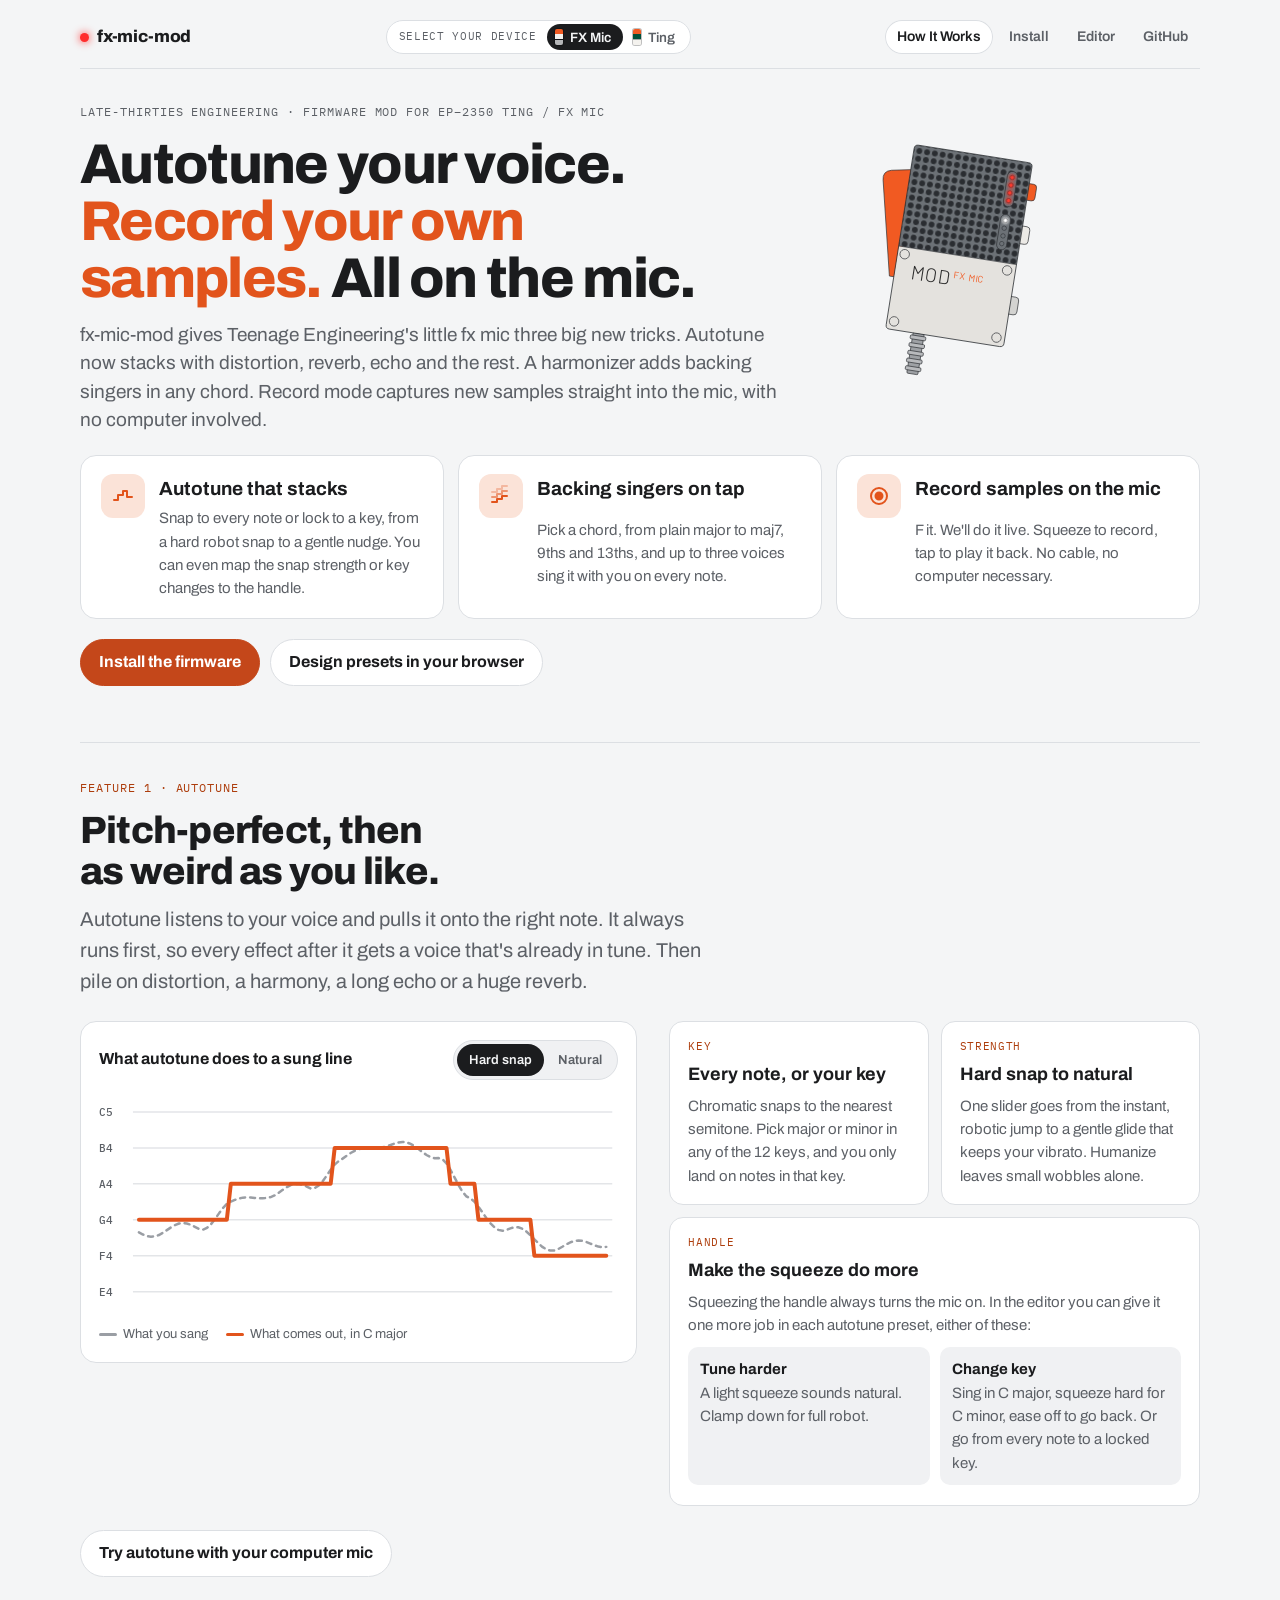
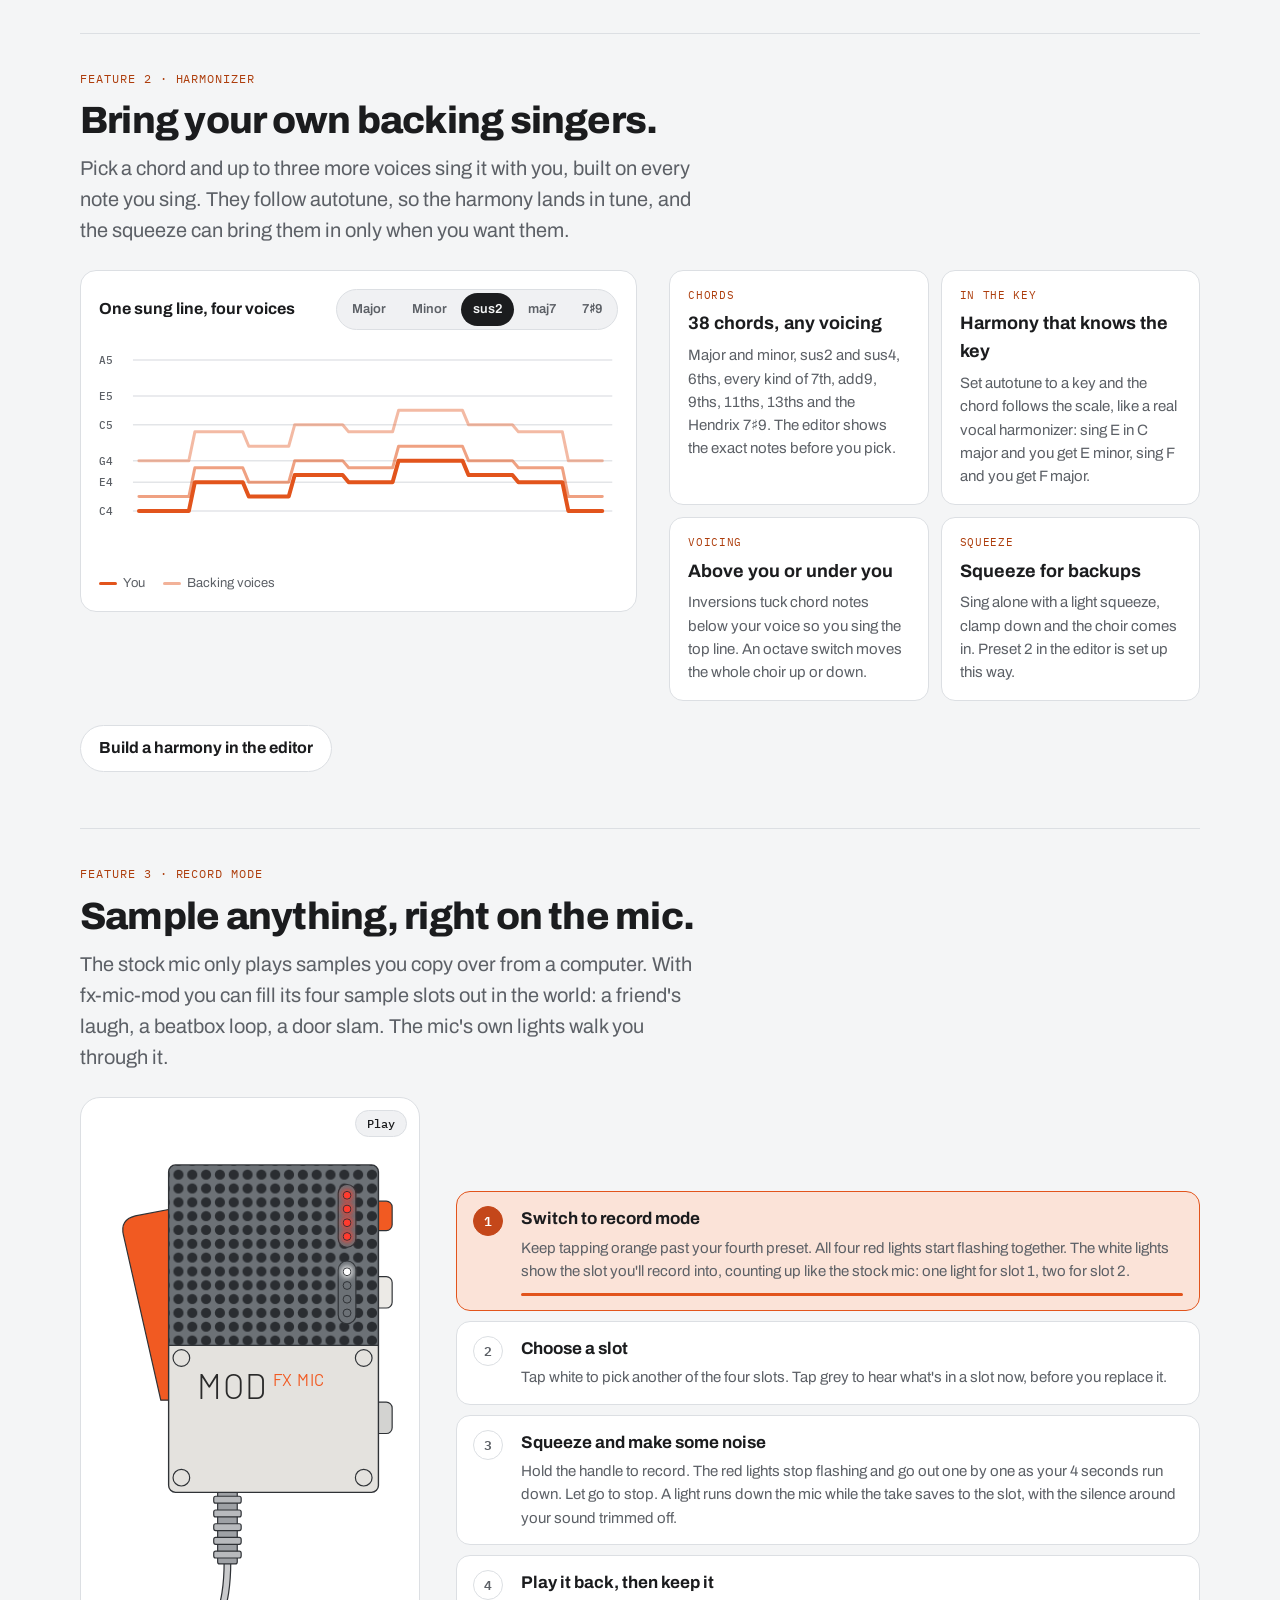
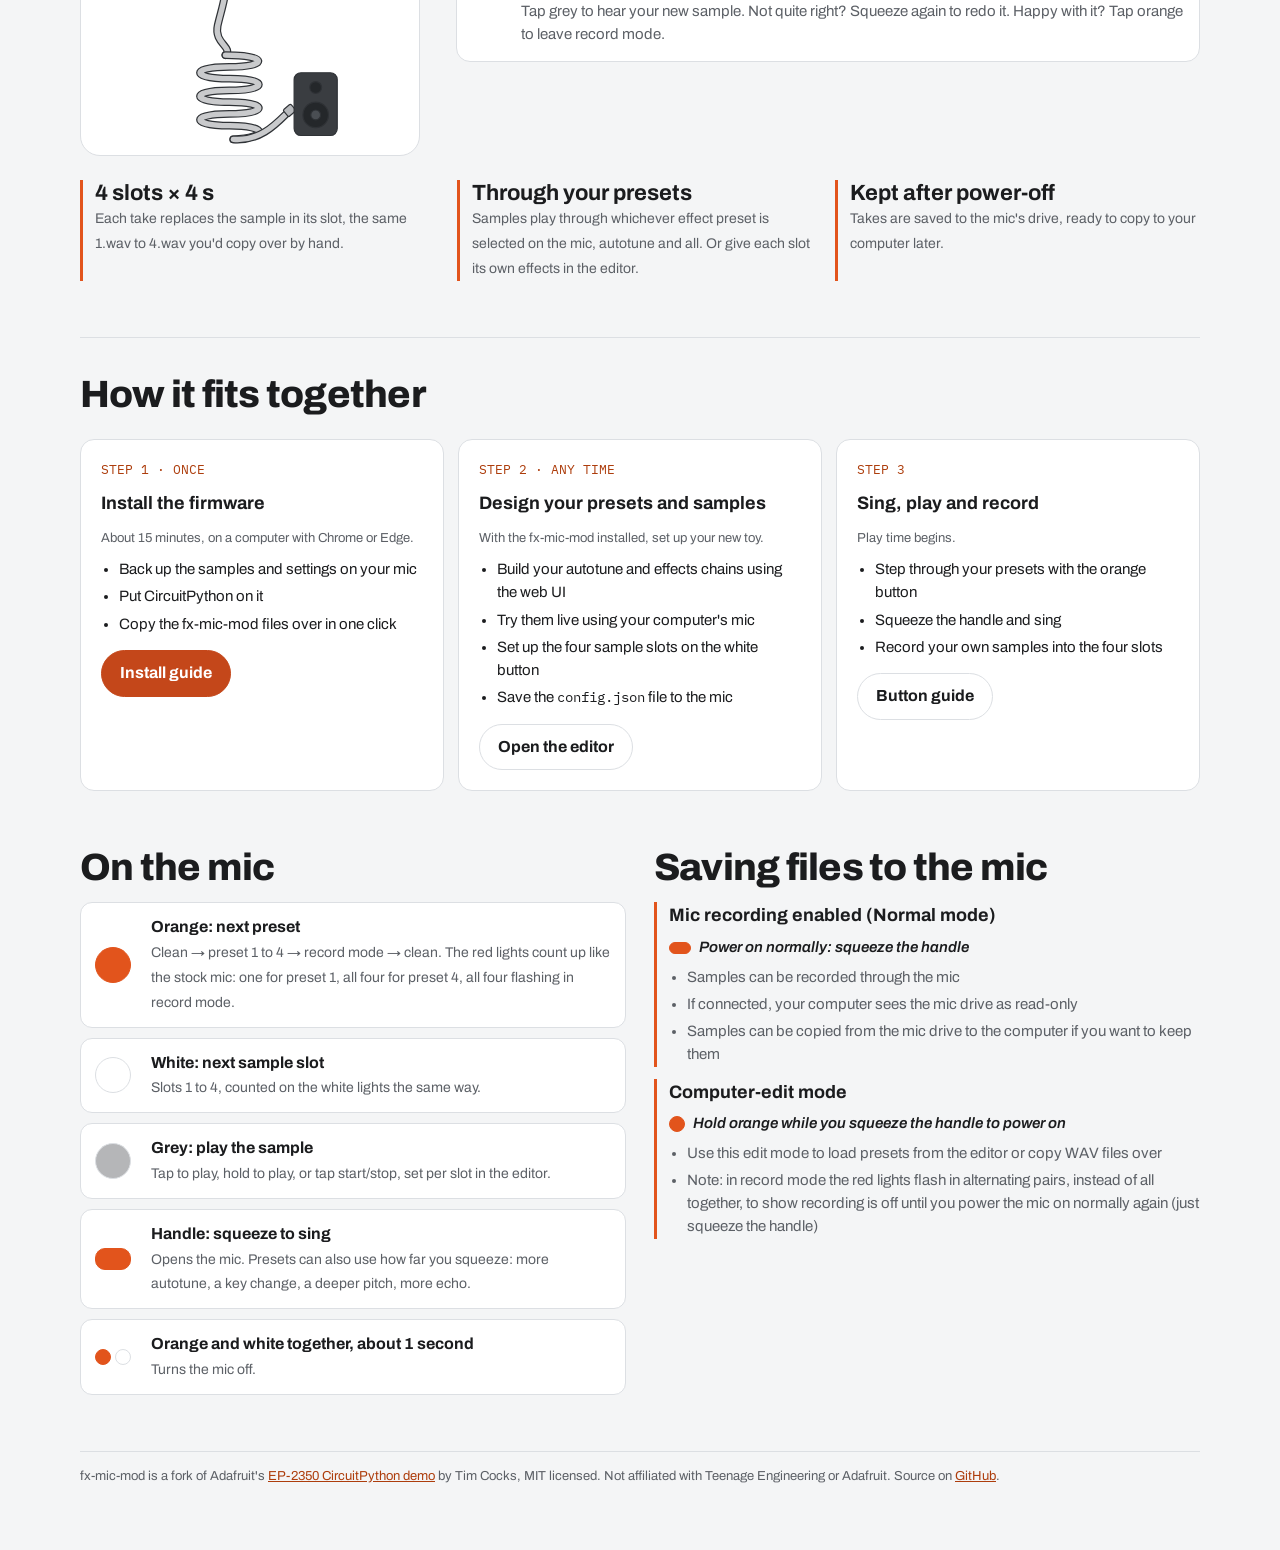
==== commit dc6d4dd9: "Rename the Preset Editor to the Editor The tab title is Presets & Samples Editor; the nav, buttons a" ====
--- a/docs/index.html
+++ b/docs/index.html
@@ -191,7 +191,7 @@
   <ul>
     <li><a class="tab" href="index.html" aria-current="page">How It Works</a></li>
     <li><a class="tab" href="install.html">Install</a></li>
-    <li><a class="tab" href="editor.html">Preset Editor</a></li>
+    <li><a class="tab" href="editor.html">Editor</a></li>
     <li><a class="tab" href="https://github.com/dougjberman/fx-mic-mod" target="_blank" rel="noopener">GitHub</a></li>
   </ul>
 </nav>
@@ -464,7 +464,7 @@
           <li>Set up the four sample slots on the <span data-dw="mid">white</span> button</li>
           <li>Save the <code>config.json</code> file to the mic</li>
         </ul>
-        <a class="btn" href="editor.html">Preset Editor</a>
+        <a class="btn" href="editor.html">Open the editor</a>
       </article>
       <article class="step">
         <span class="num">STEP 3</span>
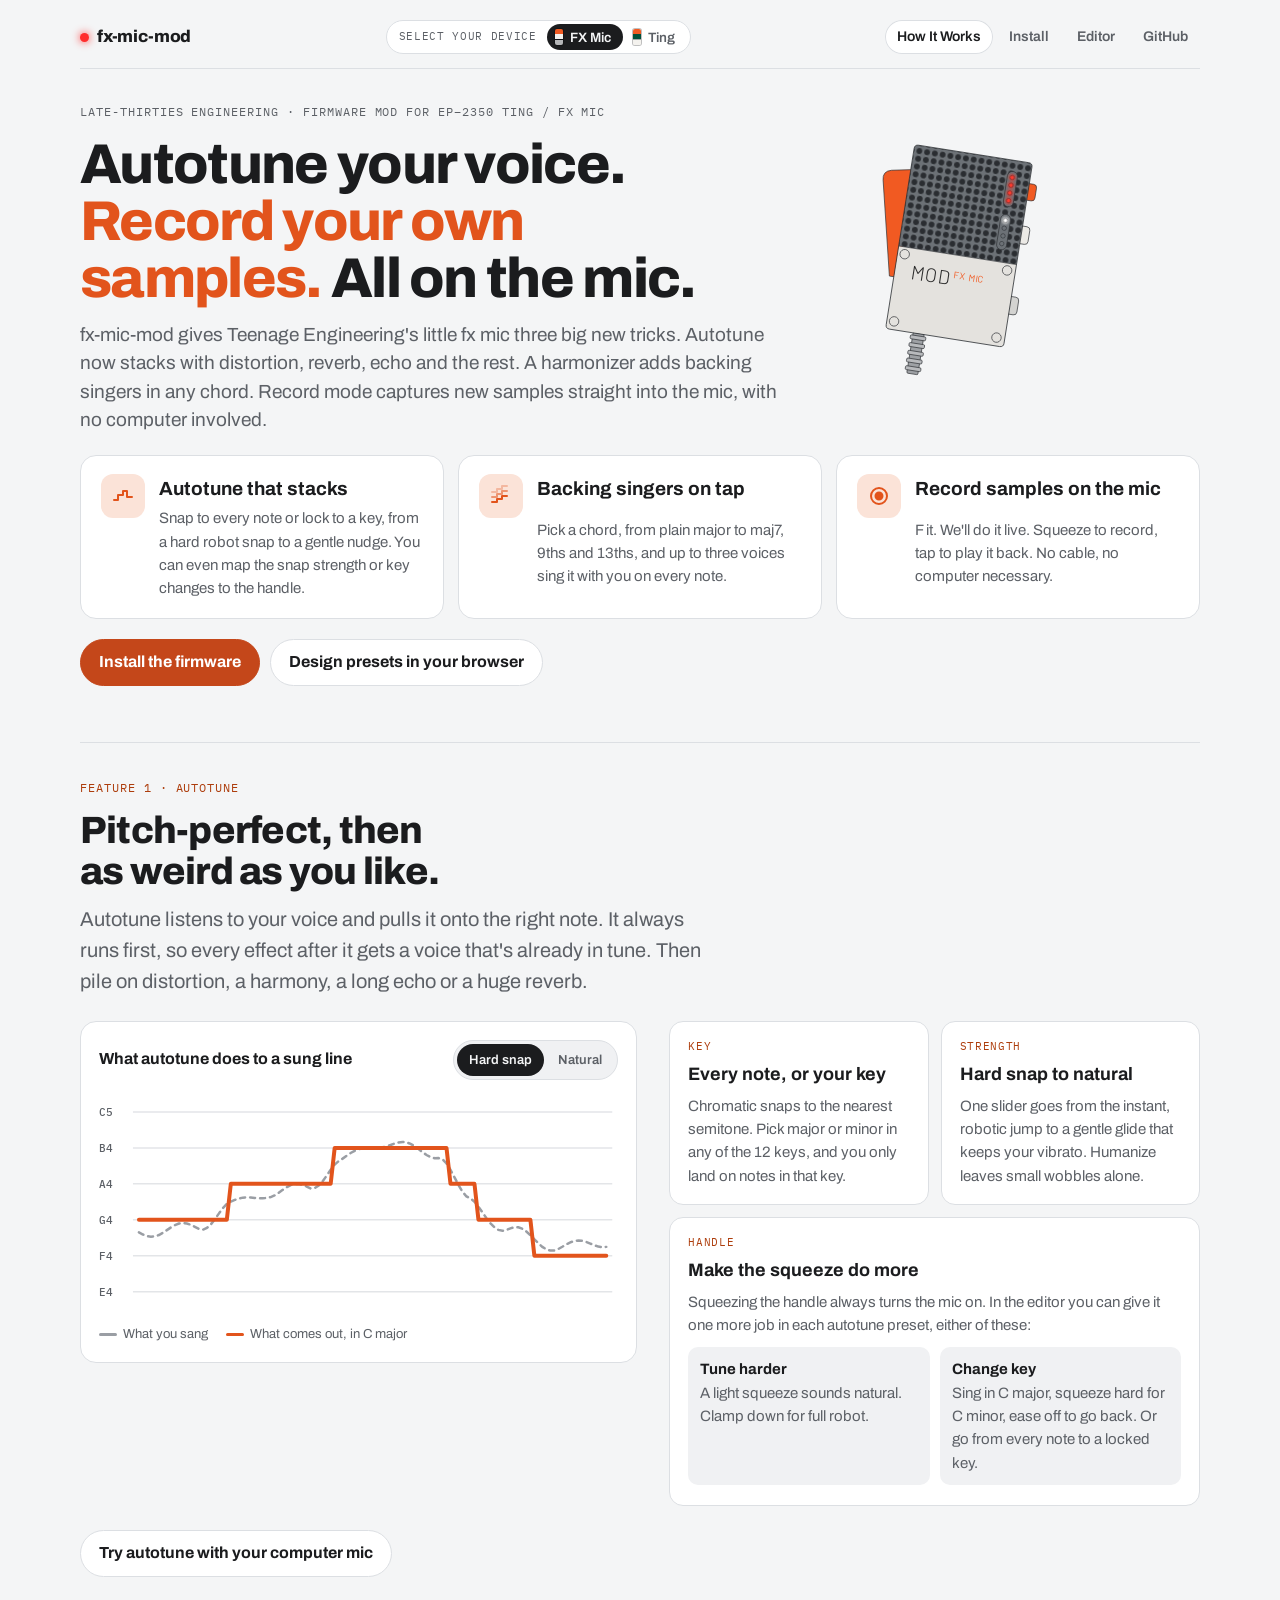
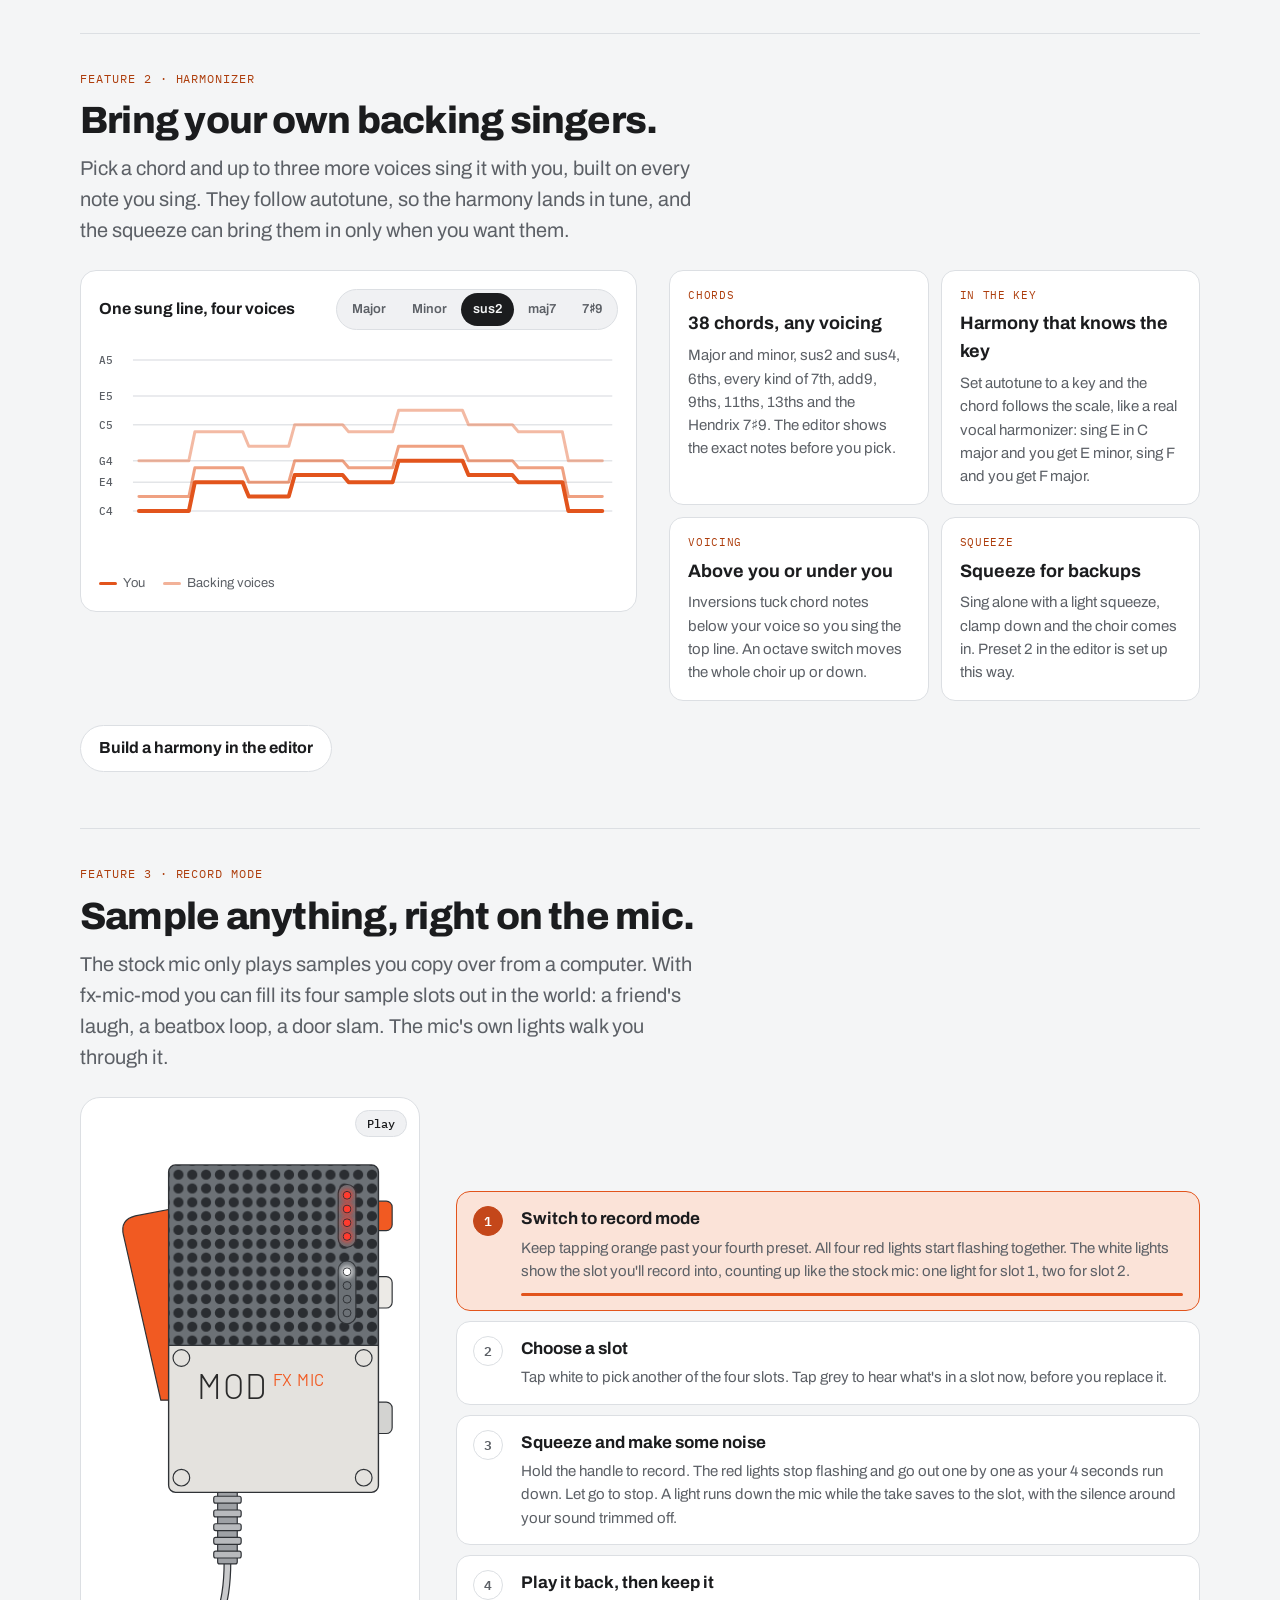
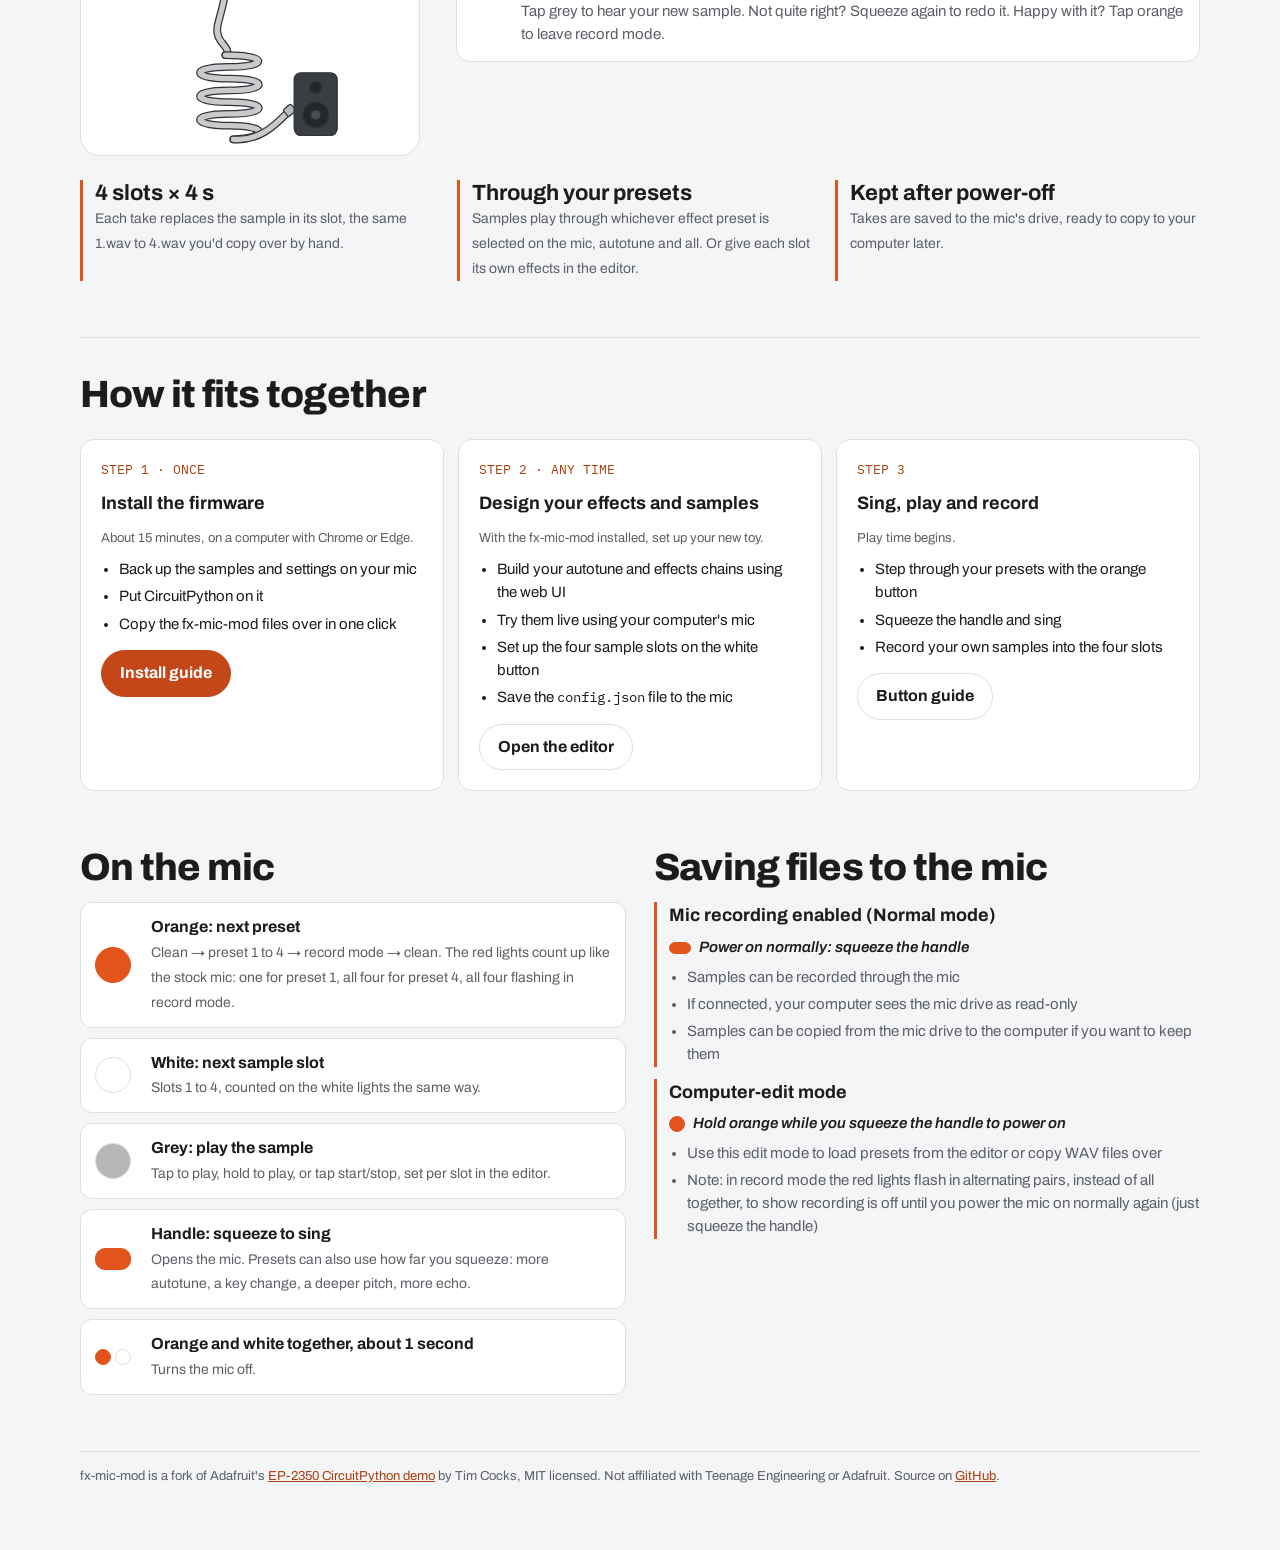
==== commit 7e70102b: "Editor heading: Your effects and samples Co-Authored-By: Claude Opus 5.5 <noreply@anthropic.com> Cla" ====
--- a/docs/index.html
+++ b/docs/index.html
@@ -456,7 +456,7 @@
       </article>
       <article class="step">
         <span class="num">STEP 2 · ANY TIME</span>
-        <h3>Design your presets and samples</h3>
+        <h3>Design your effects and samples</h3>
         <p class="when">With the fx-mic-mod installed, set up your new toy.</p>
         <ul>
           <li>Build your autotune and effects chains using the web UI</li>
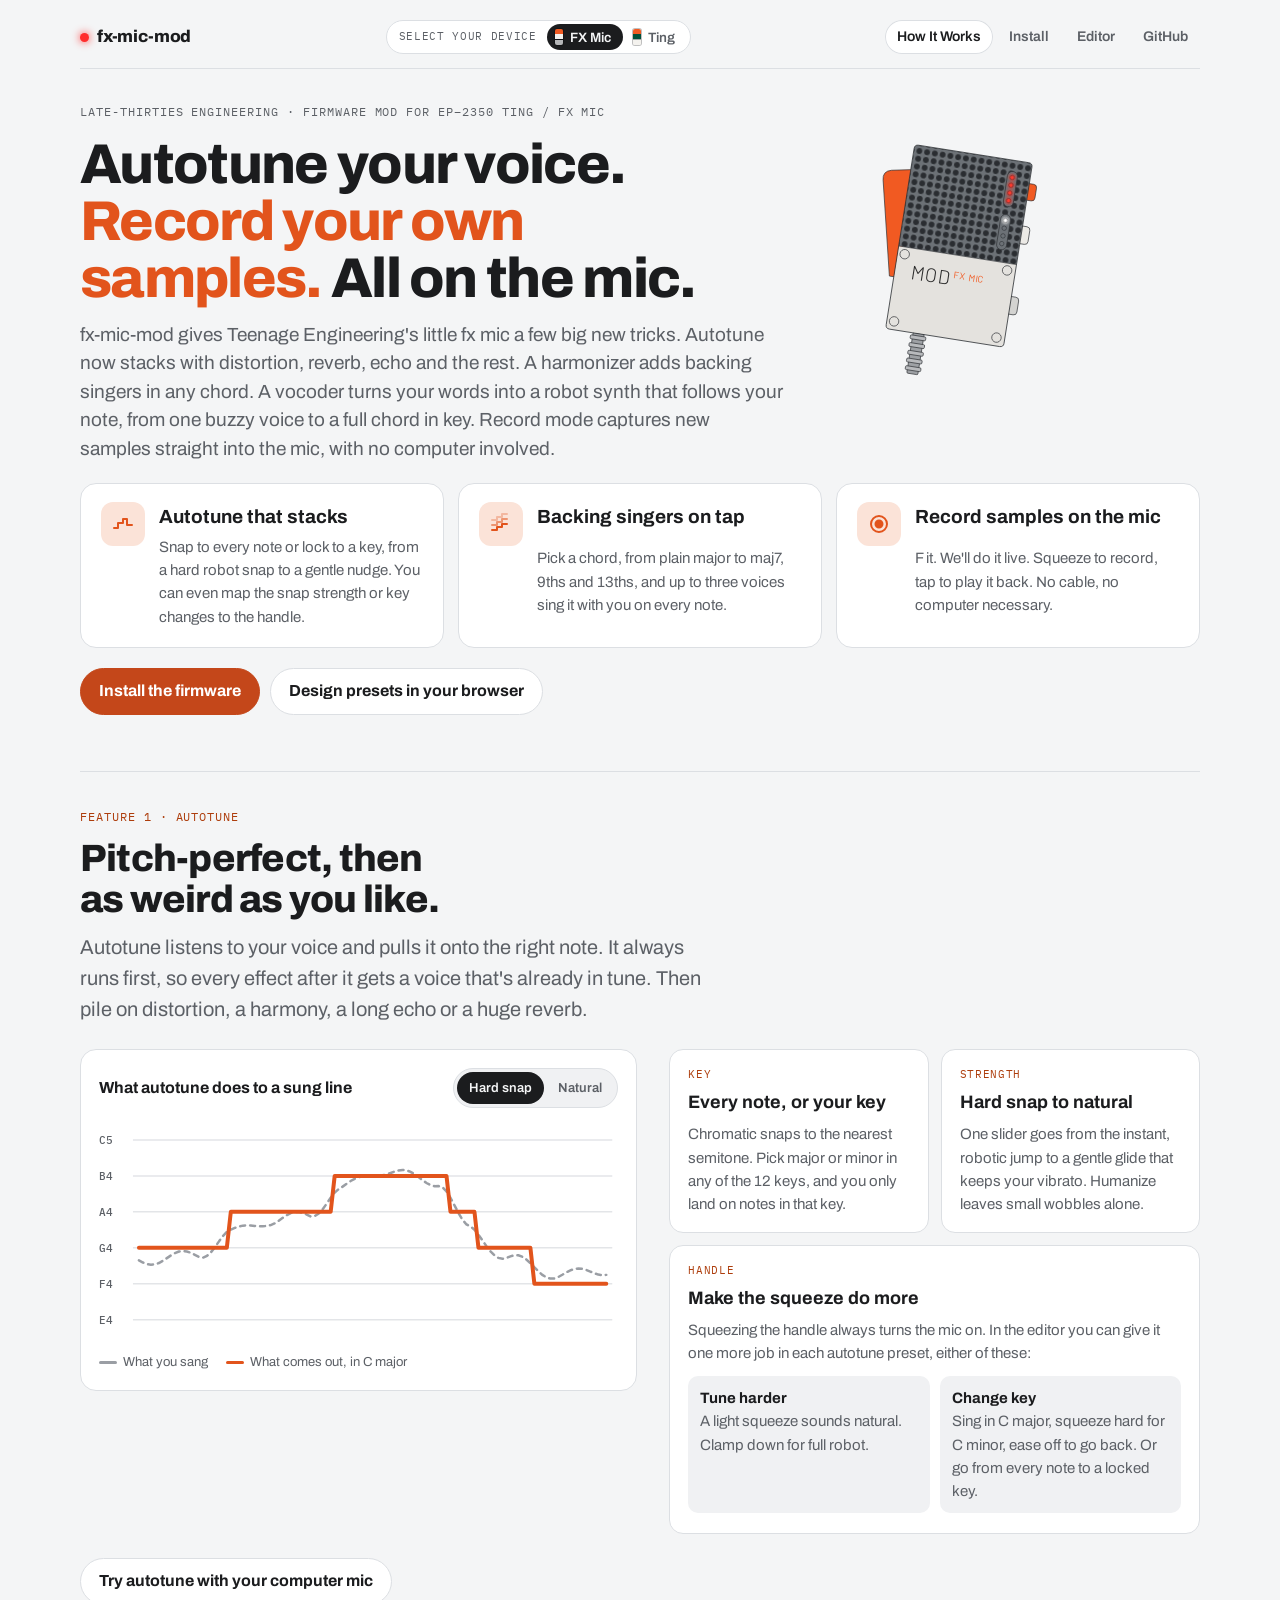
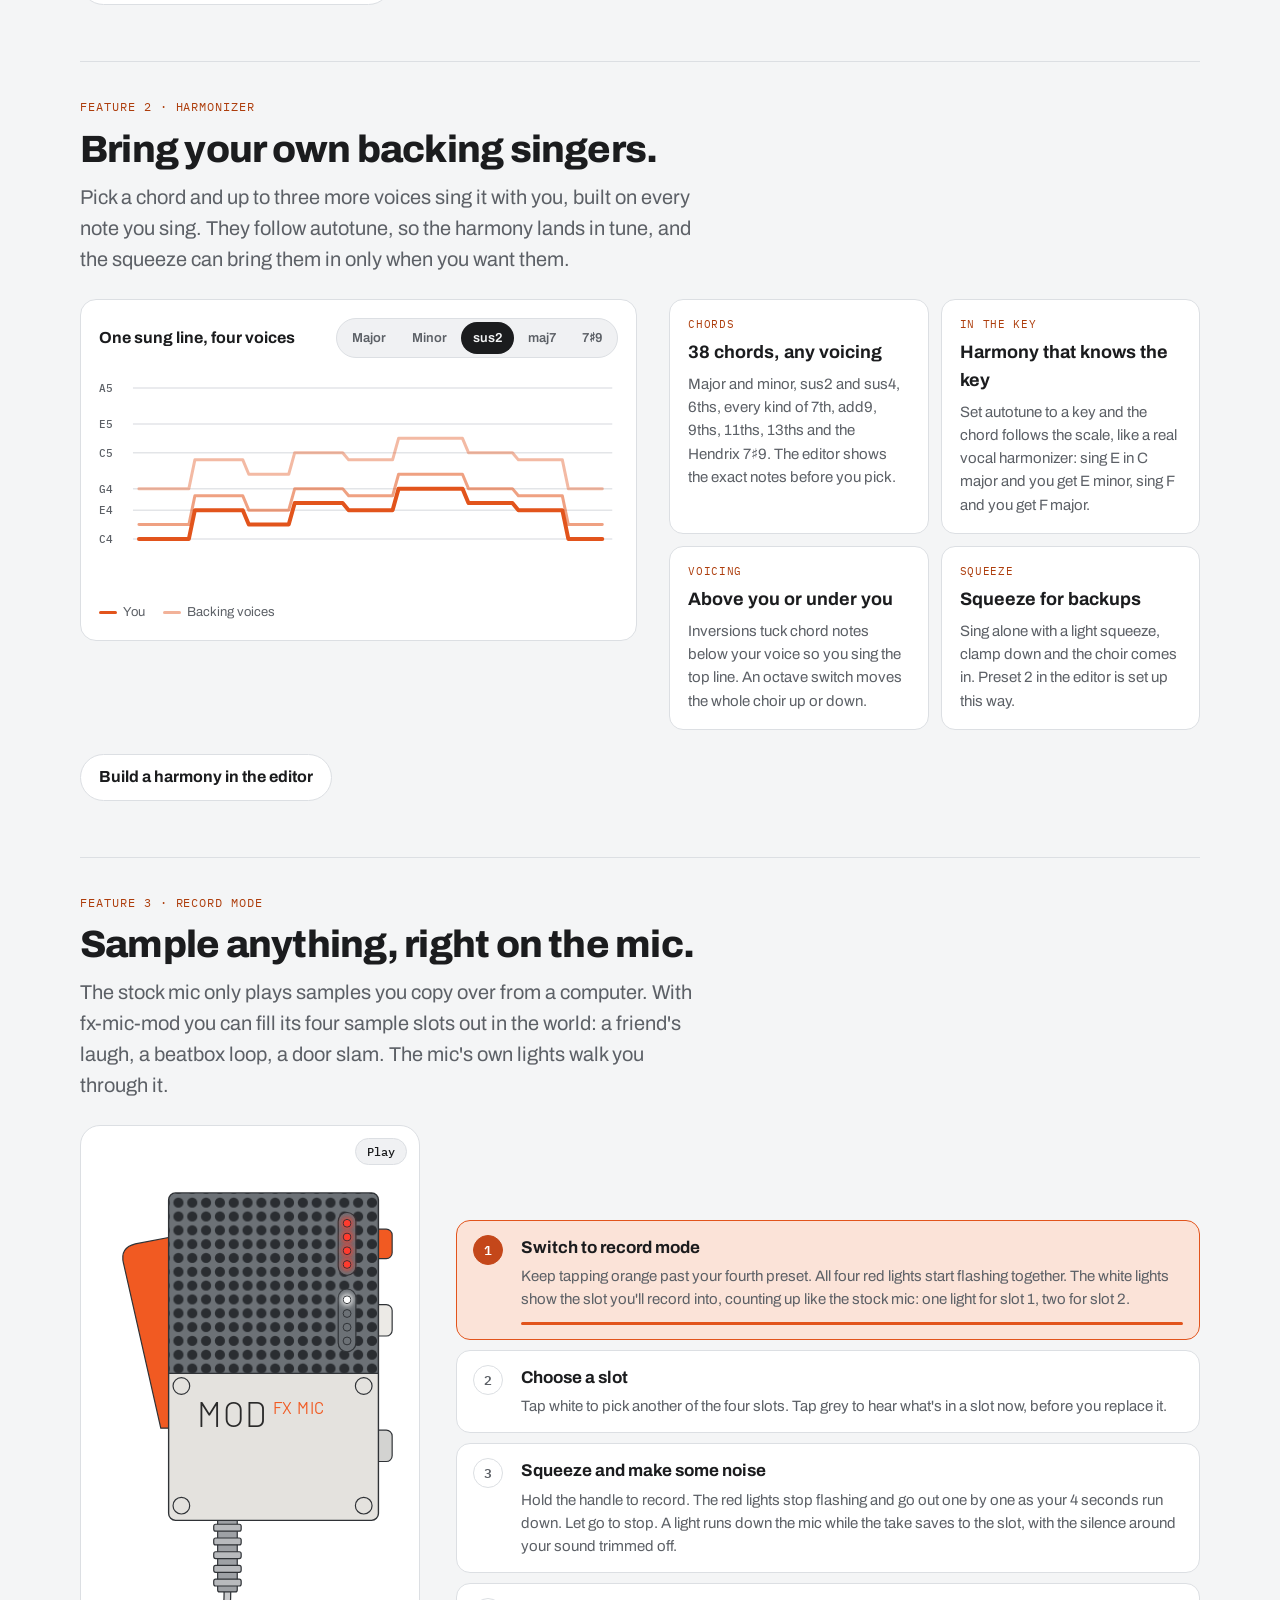
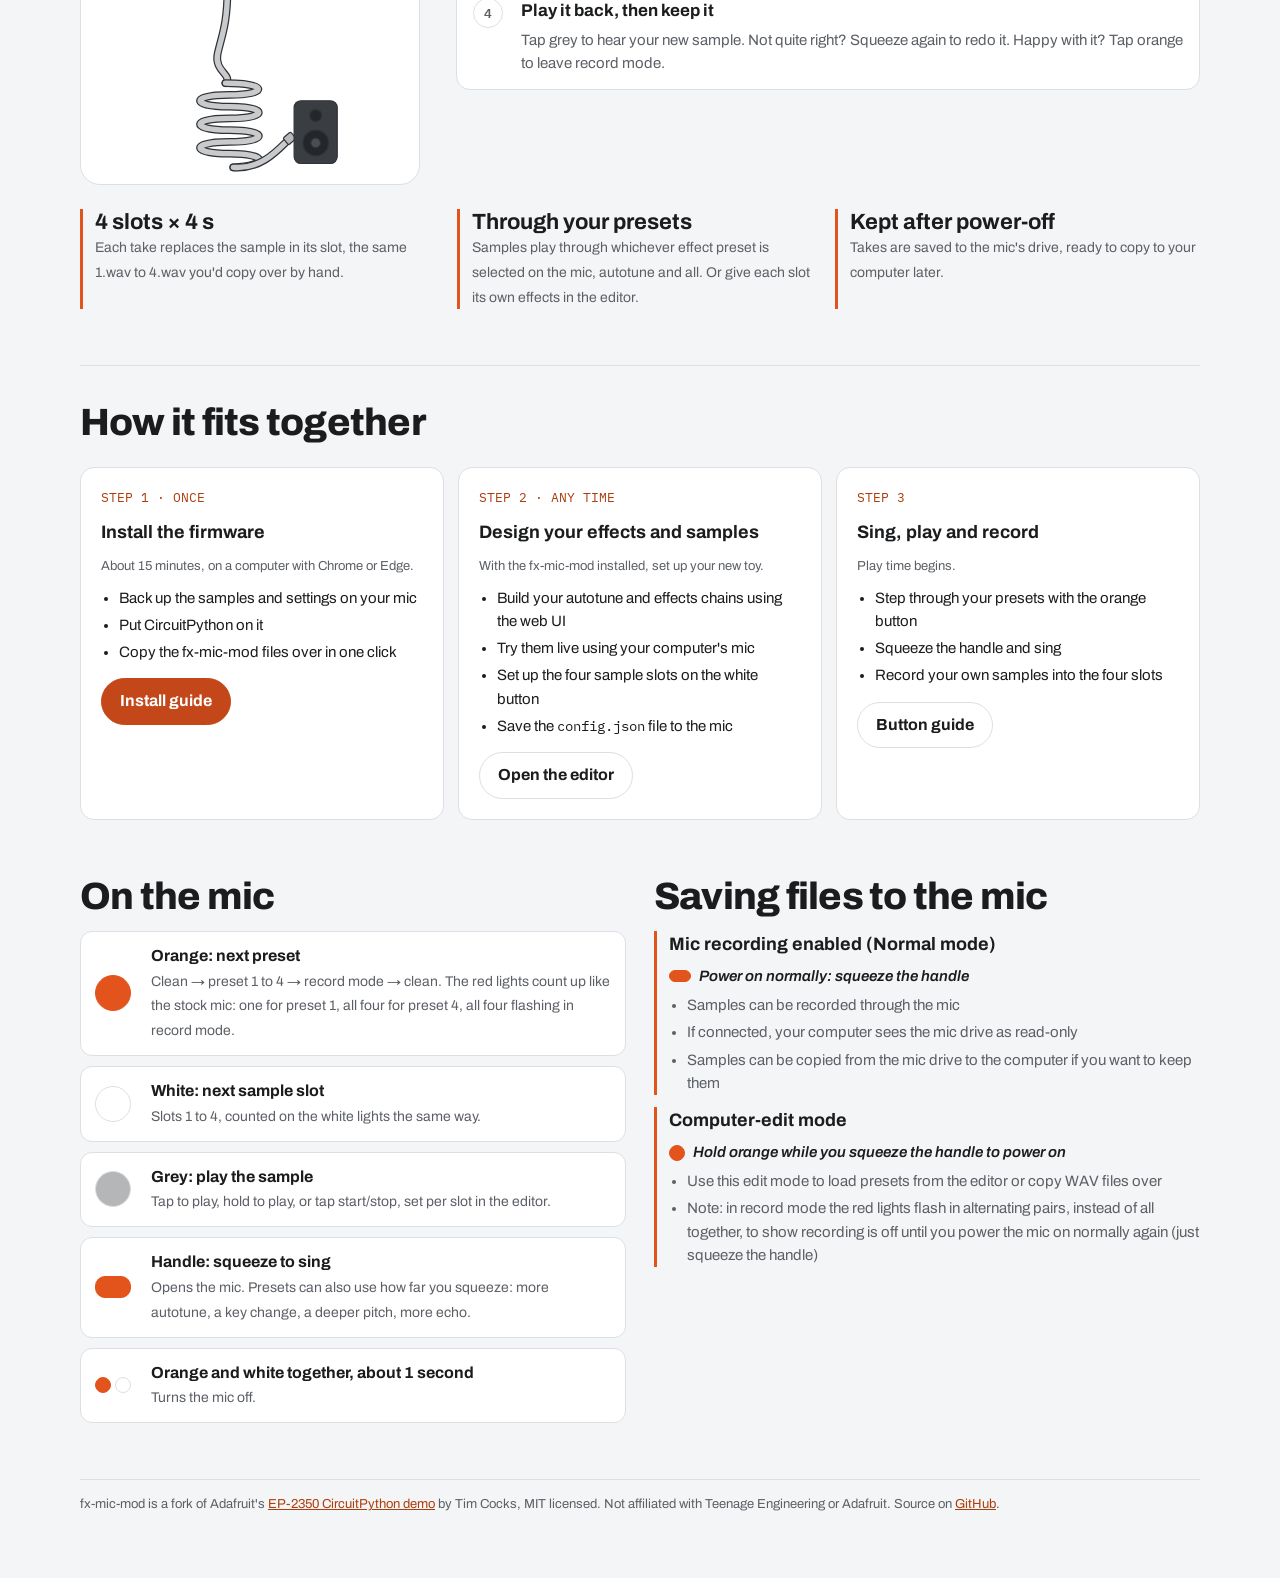
==== commit 994b4d7f: "Night call as default preset 2, a Daft Punk starter, vocoder on the home page - "Robot in key" becom" ====
--- a/docs/index.html
+++ b/docs/index.html
@@ -5,7 +5,7 @@
 <meta name="viewport" content="width=device-width, initial-scale=1, viewport-fit=cover">
 <link rel="icon" type="image/png" sizes="32x32" href="favicon.png">
 <title>fx-mic-mod</title>
-<meta name="description" content="Custom firmware for the Teenage Engineering EP-2350 (Ting and FX Mic): autotune that stacks with every effect, a harmonizer that sings chords with you, and samples you record on the mic itself.">
+<meta name="description" content="Custom firmware for the Teenage Engineering EP-2350 (Ting and FX Mic): autotune that stacks with every effect, a harmonizer that sings chords with you, a vocoder that turns your voice into a synth, and samples you record on the mic itself.">
 <meta name="claude:viewport-fit-sides" content="cover">
 <link rel="preconnect" href="https://fonts.googleapis.com">
 <link rel="stylesheet" href="https://fonts.googleapis.com/css2?family=Archivo:wght@400;500;600;700;800&family=Barlow:wght@300;400&family=IBM+Plex+Mono:wght@400;500&display=swap">
@@ -235,7 +235,7 @@
       </g>
     </svg>
     <h1>Autotune your voice. <span>Record your own samples.</span> All on the mic.</h1>
-    <p class="lede">fx-mic-mod gives Teenage Engineering's little fx mic three big new tricks. Autotune now stacks with distortion, reverb, echo and the rest. A harmonizer adds backing singers in any chord. Record mode captures new samples straight into the mic, with no computer involved.</p>
+    <p class="lede">fx-mic-mod gives Teenage Engineering's little fx mic a few big new tricks. Autotune now stacks with distortion, reverb, echo and the rest. A harmonizer adds backing singers in any chord. A vocoder turns your words into a robot synth that follows your note, from one buzzy voice to a full chord in key. Record mode captures new samples straight into the mic, with no computer involved.</p>
     <div class="pair">
       <a class="pick" href="#autotune">
         <span class="ico" aria-hidden="true"><svg width="24" height="24" viewBox="0 0 24 24" fill="none" stroke="currentColor" stroke-width="2" stroke-linecap="round" stroke-linejoin="round"><path d="M3 16h4v-5h5v-4h4v6h5"/></svg></span>
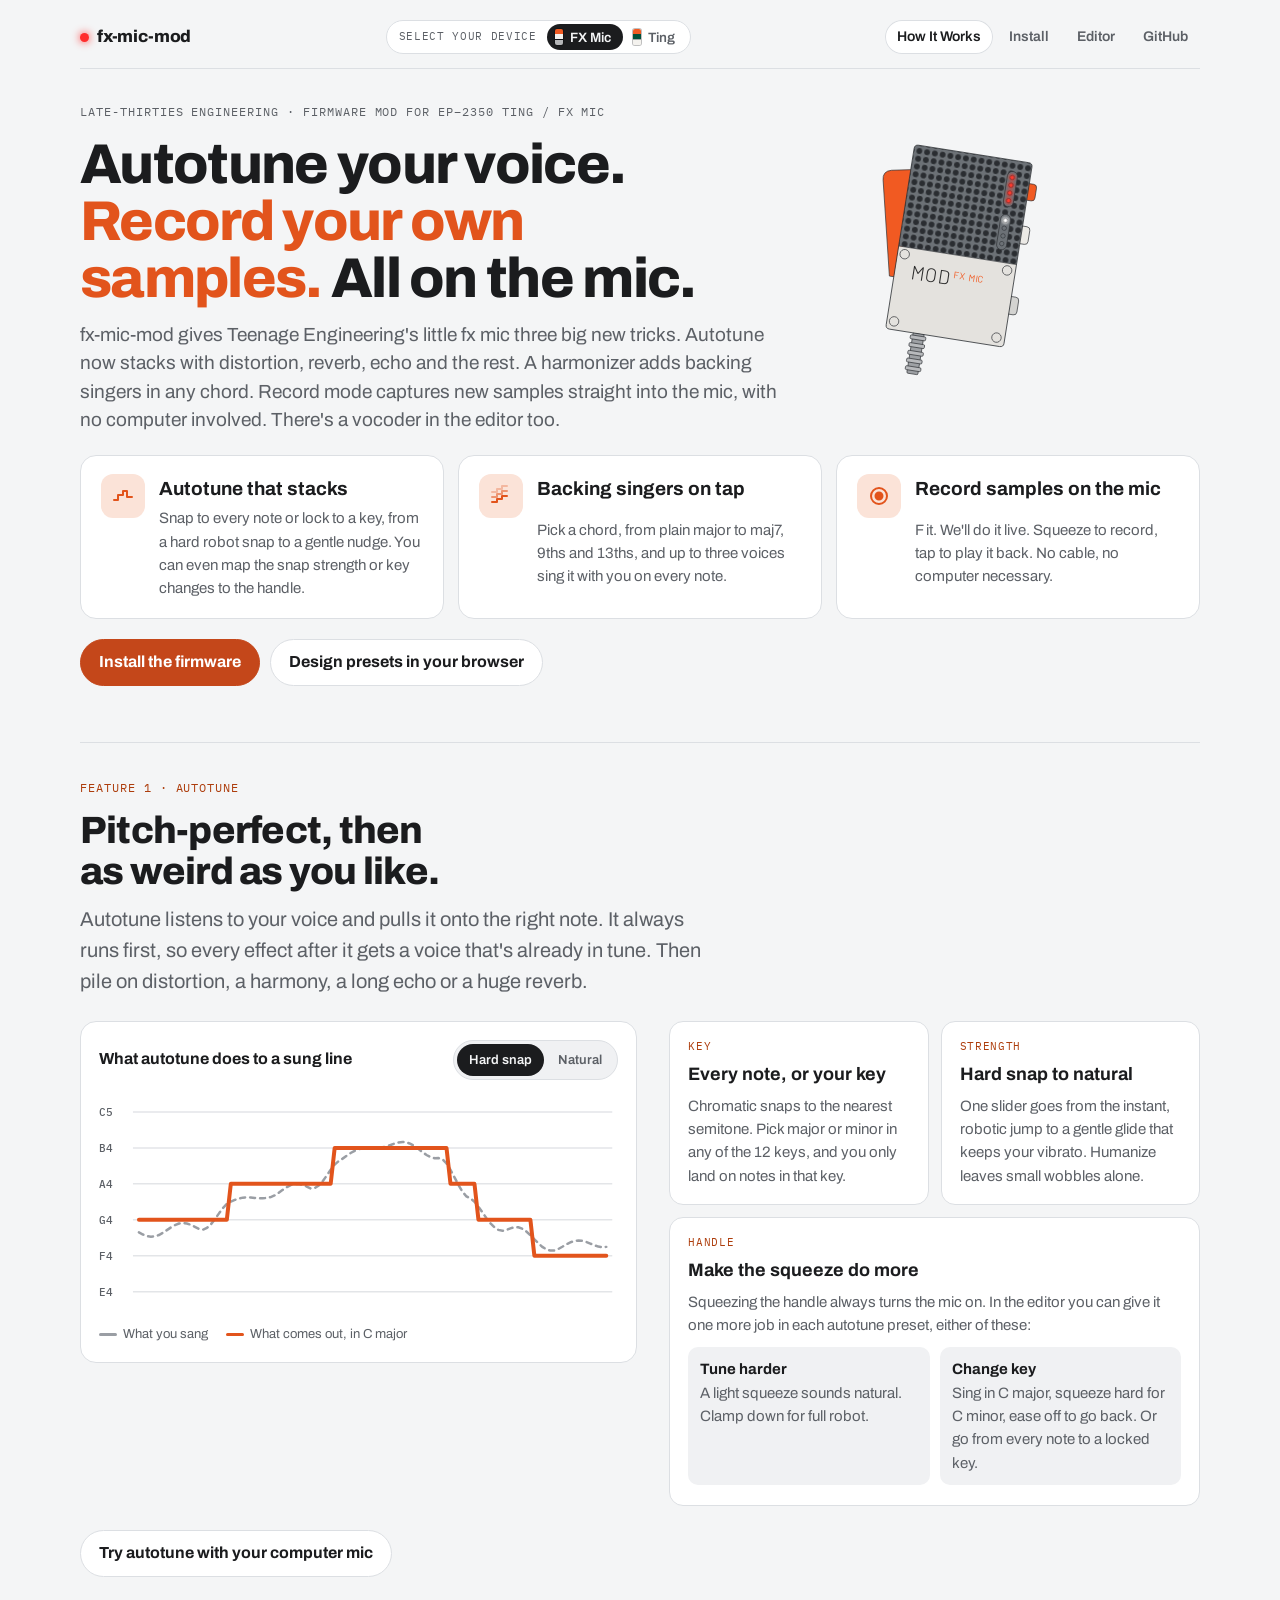
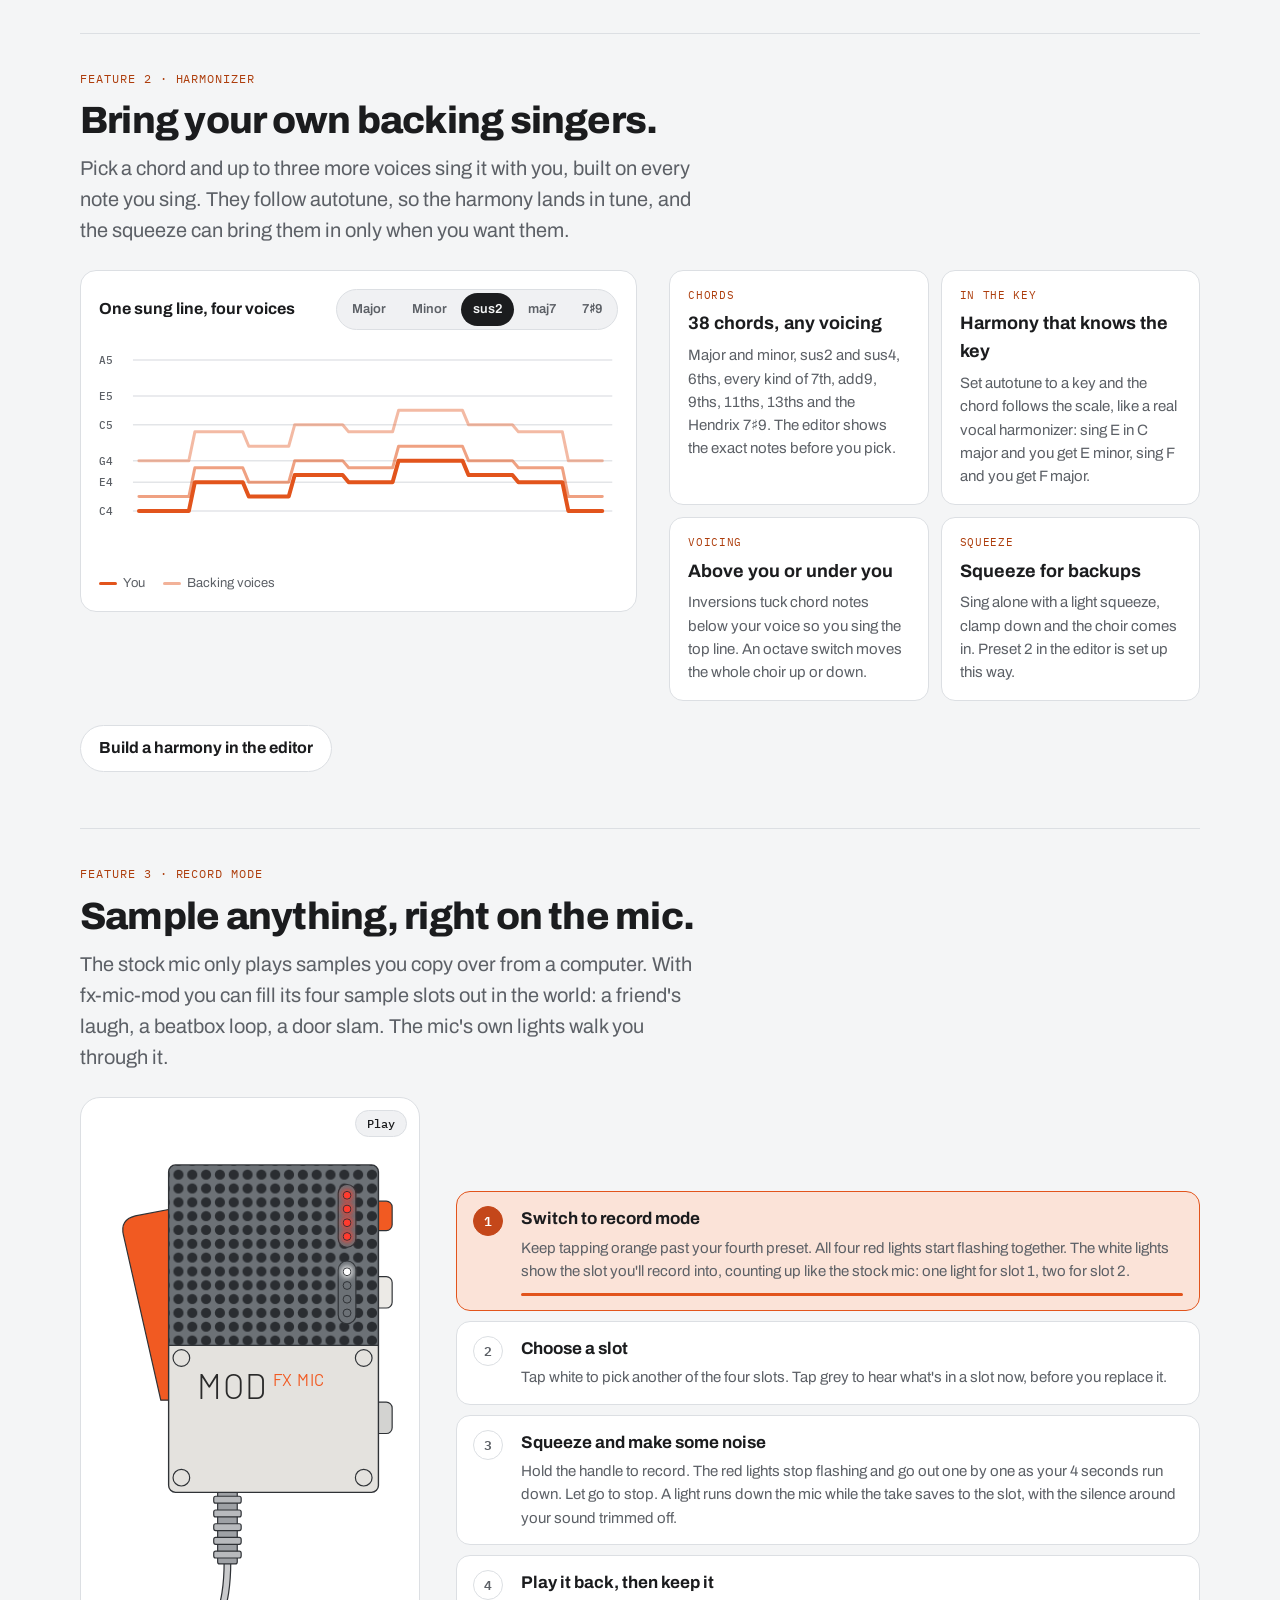
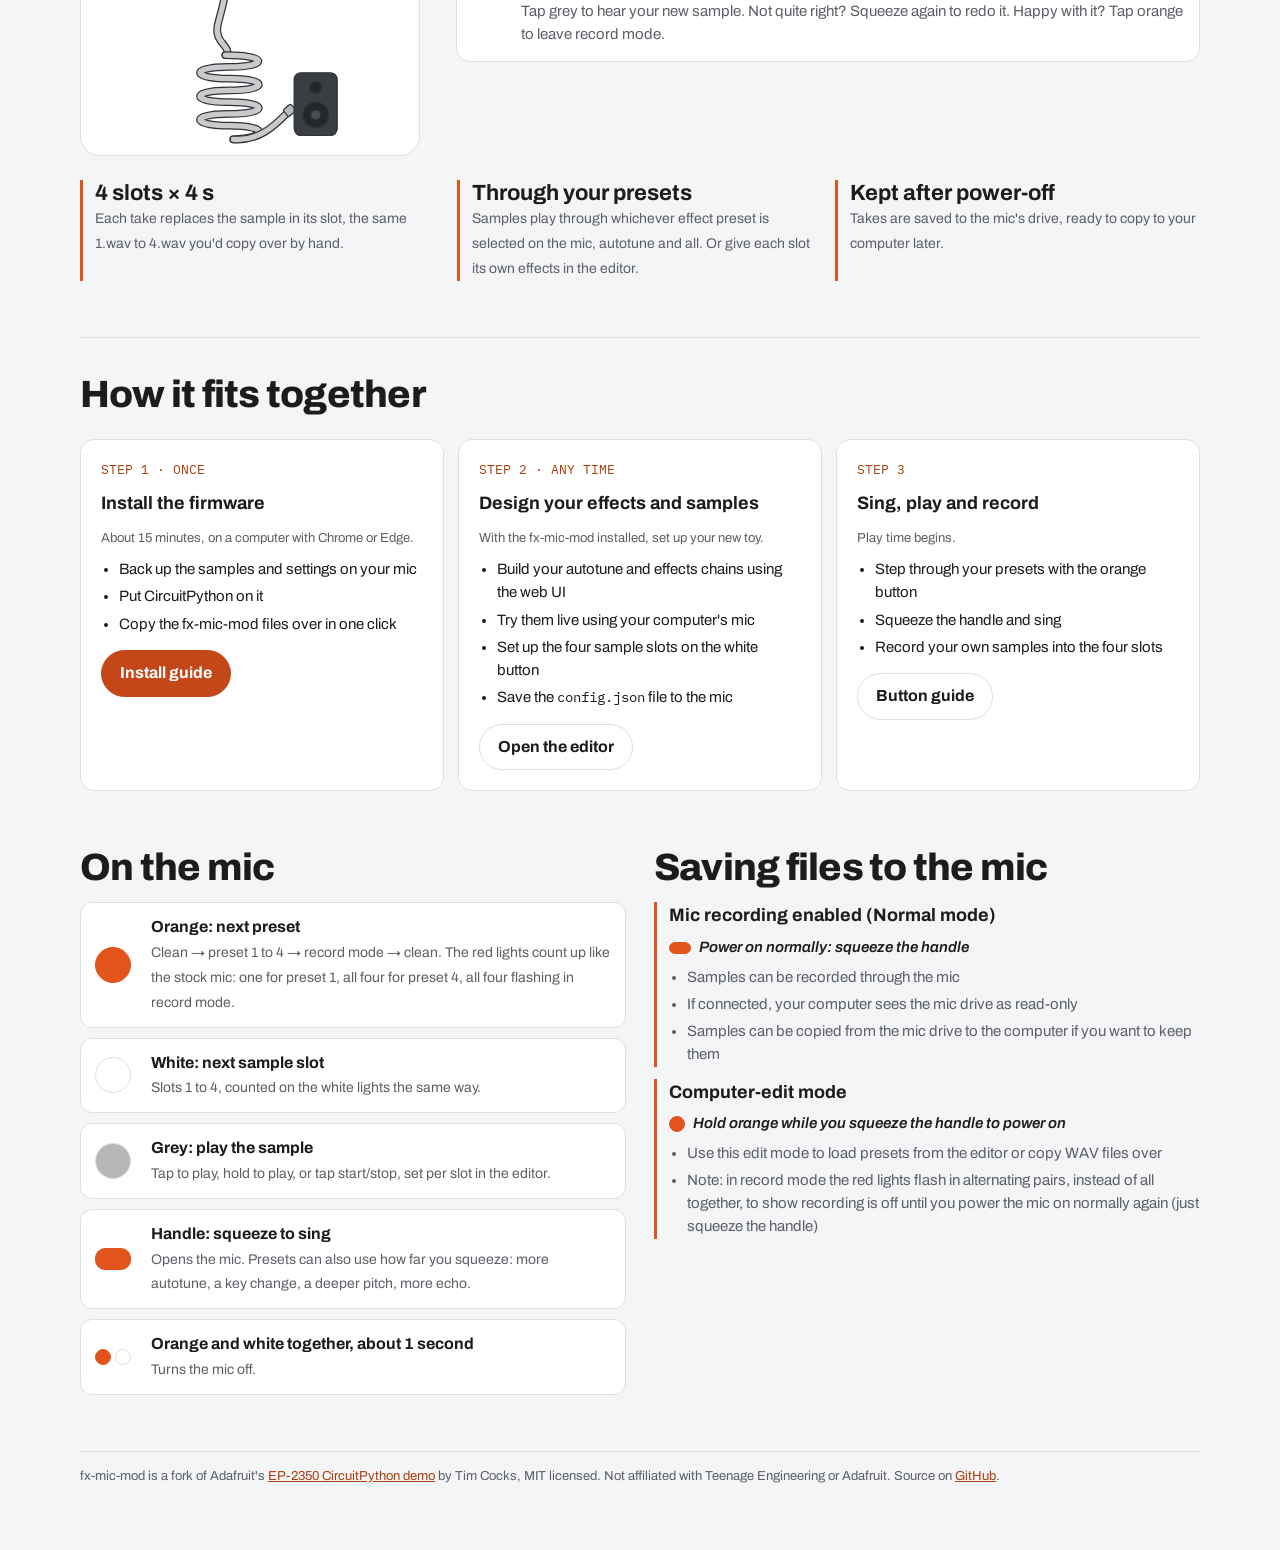
==== commit 90a66681: "Home page: back to three tricks, vocoder as a one-line mention Co-Authored-By: Claude Opus 5.5 <nore" ====
--- a/docs/index.html
+++ b/docs/index.html
@@ -235,7 +235,7 @@
       </g>
     </svg>
     <h1>Autotune your voice. <span>Record your own samples.</span> All on the mic.</h1>
-    <p class="lede">fx-mic-mod gives Teenage Engineering's little fx mic a few big new tricks. Autotune now stacks with distortion, reverb, echo and the rest. A harmonizer adds backing singers in any chord. A vocoder turns your words into a robot synth that follows your note, from one buzzy voice to a full chord in key. Record mode captures new samples straight into the mic, with no computer involved.</p>
+    <p class="lede">fx-mic-mod gives Teenage Engineering's little fx mic three big new tricks. Autotune now stacks with distortion, reverb, echo and the rest. A harmonizer adds backing singers in any chord. Record mode captures new samples straight into the mic, with no computer involved. There's a vocoder in the editor too.</p>
     <div class="pair">
       <a class="pick" href="#autotune">
         <span class="ico" aria-hidden="true"><svg width="24" height="24" viewBox="0 0 24 24" fill="none" stroke="currentColor" stroke-width="2" stroke-linecap="round" stroke-linejoin="round"><path d="M3 16h4v-5h5v-4h4v6h5"/></svg></span>
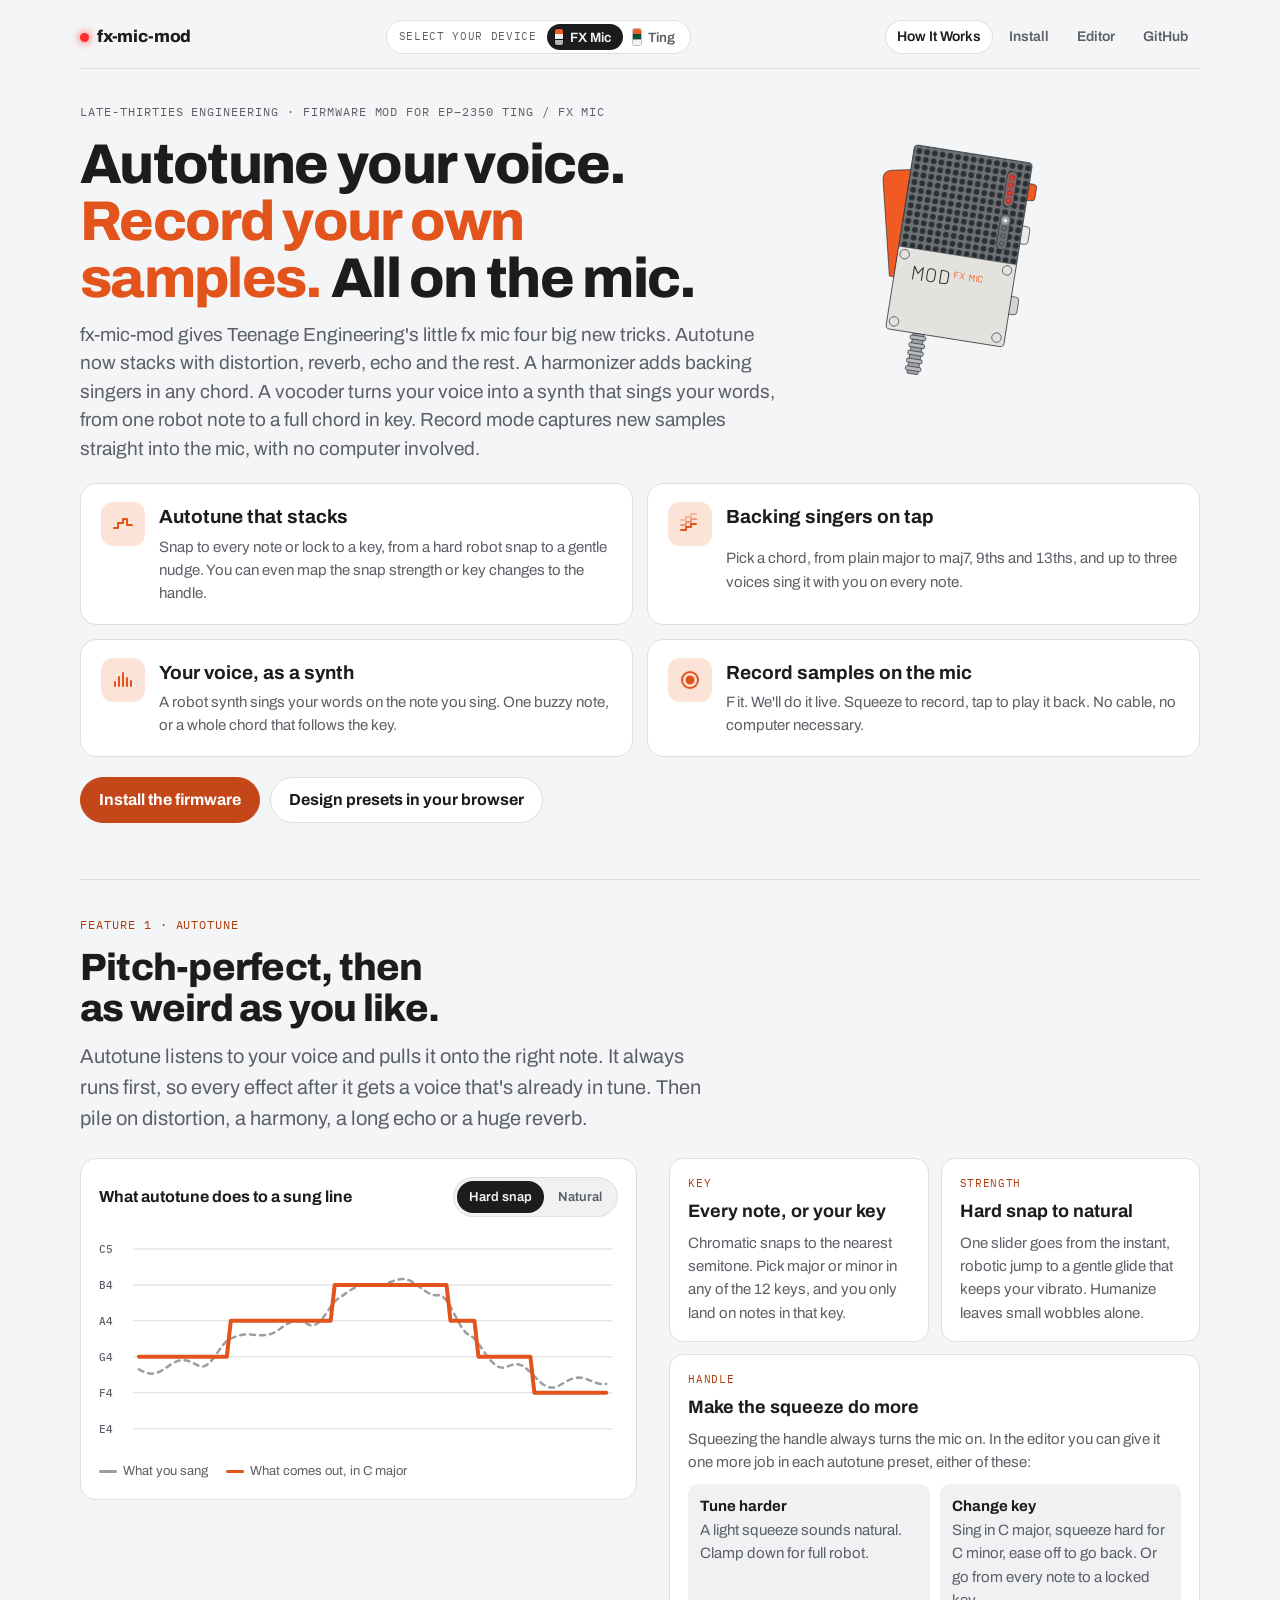
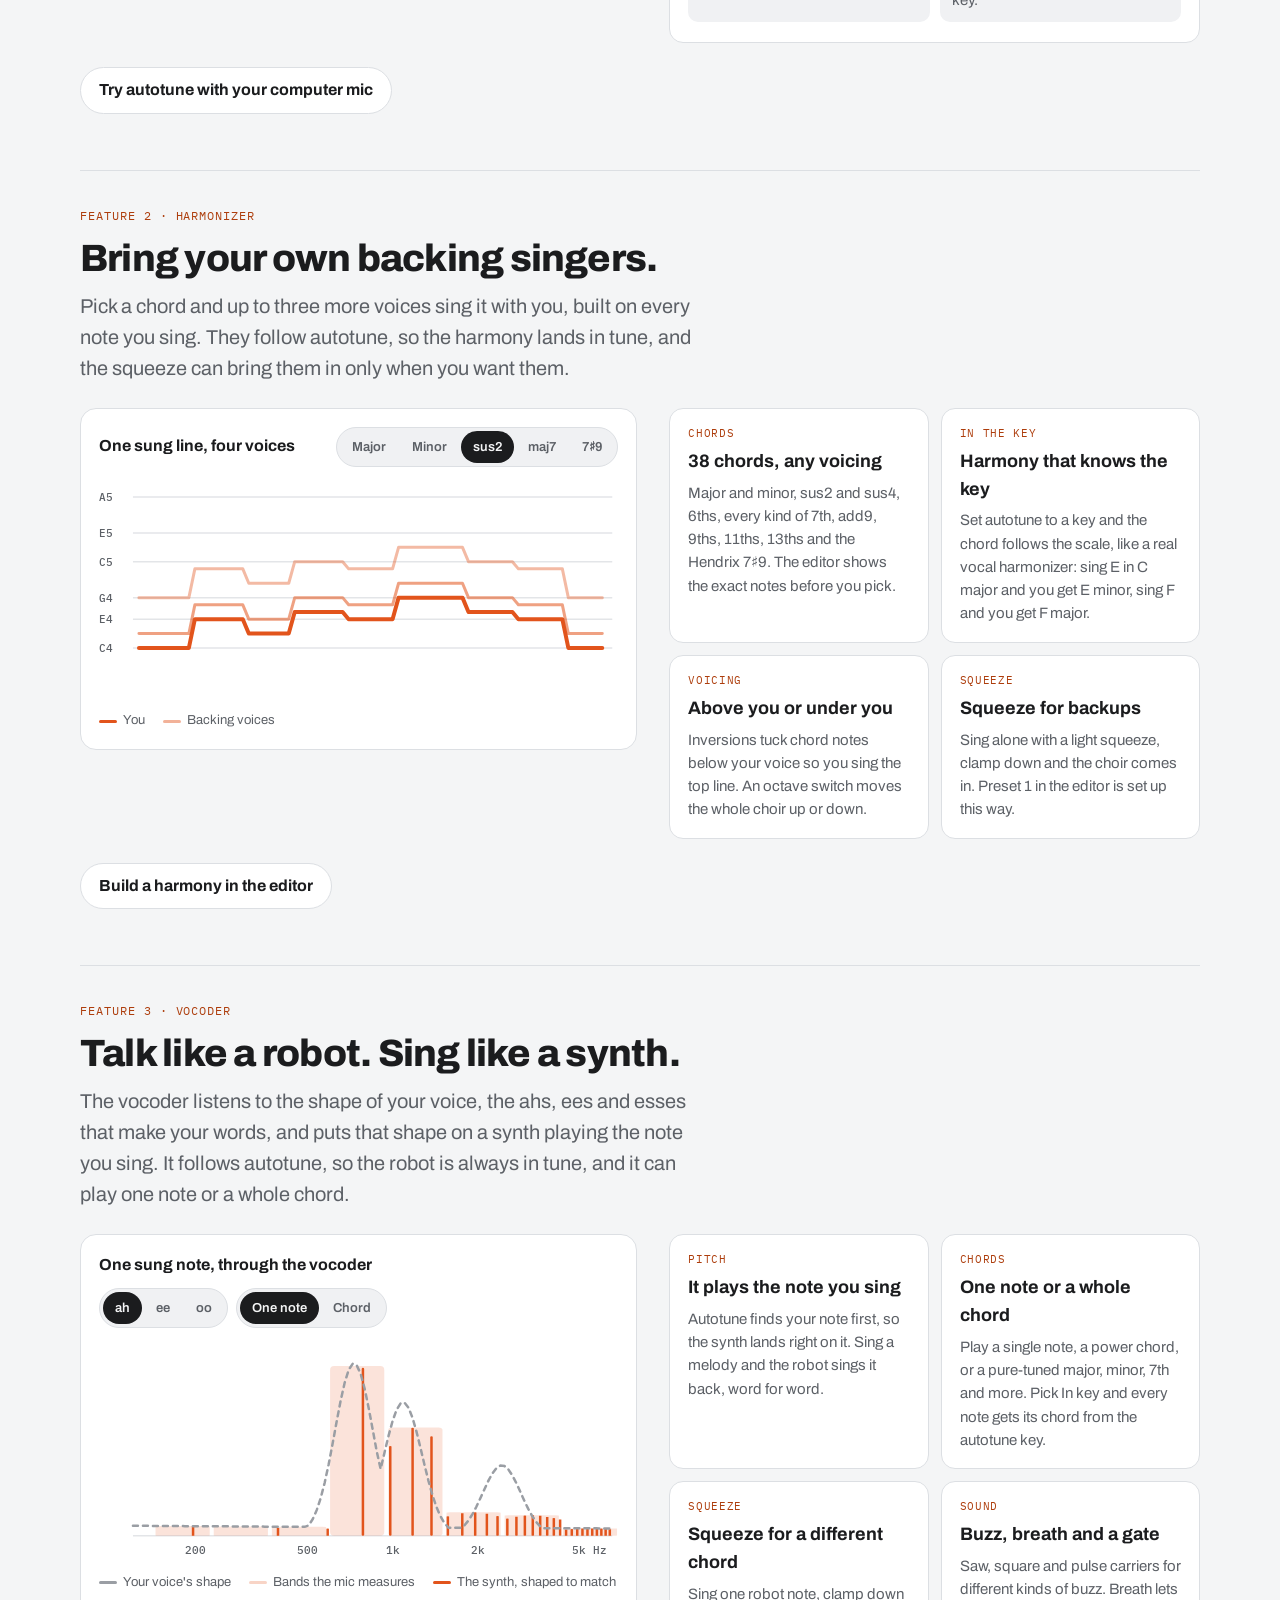
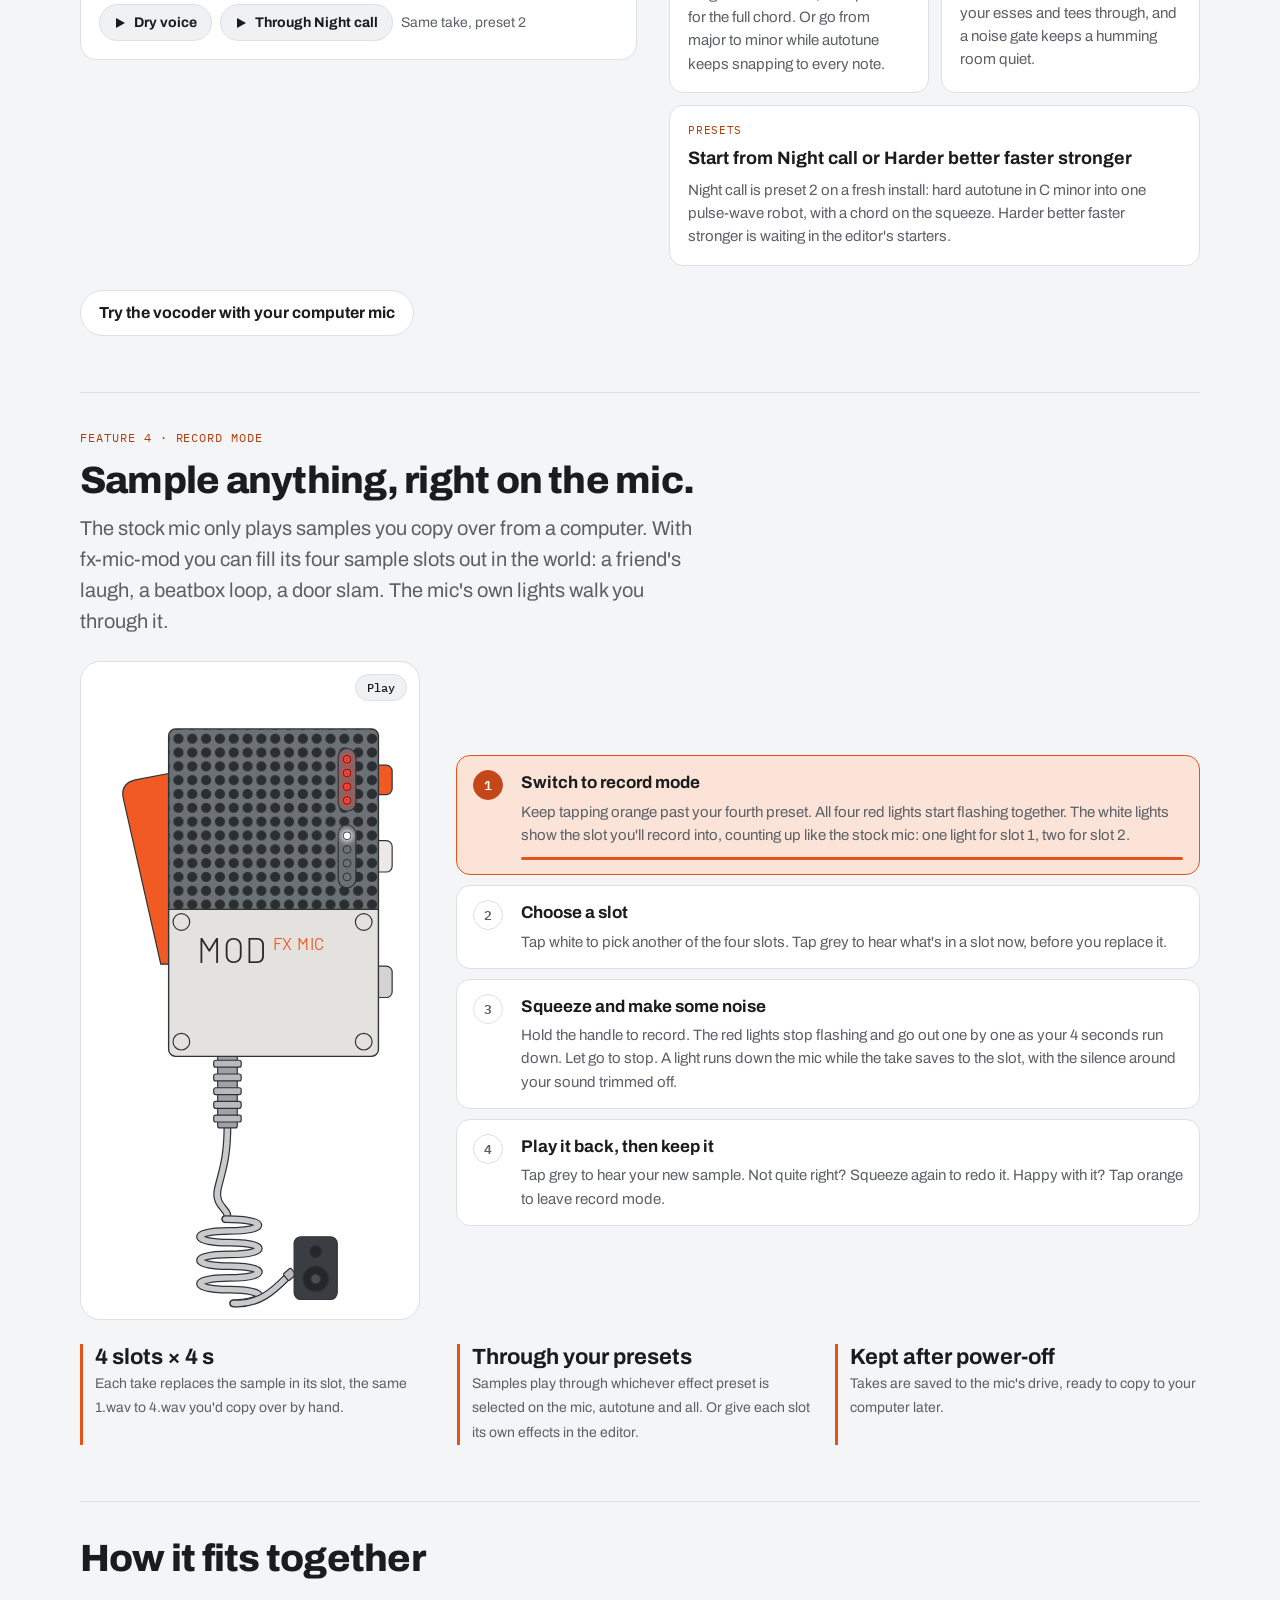
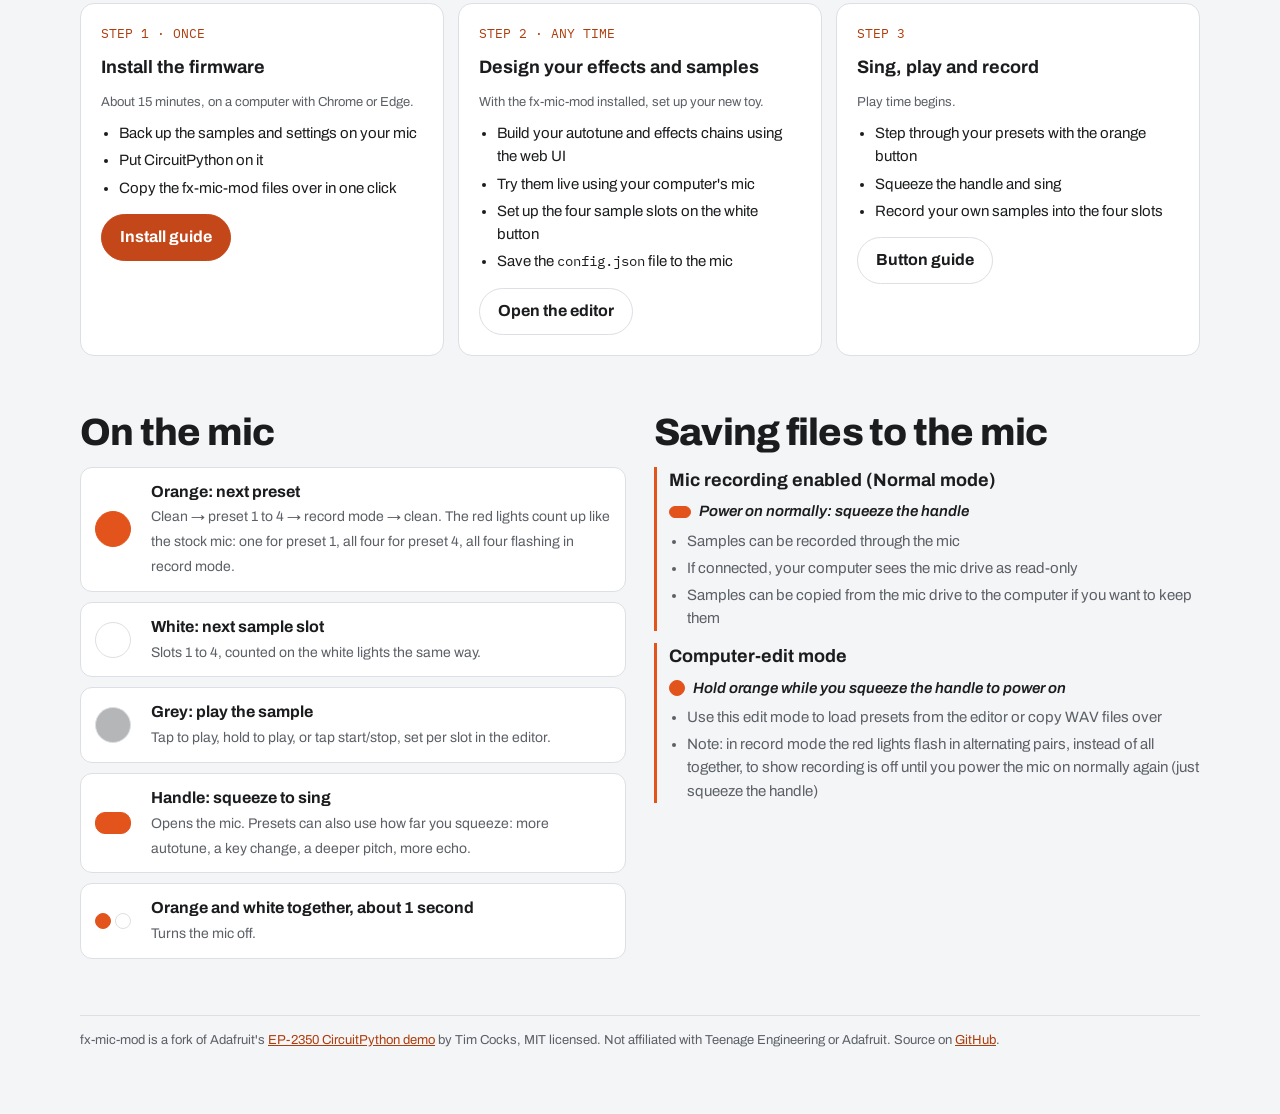
==== commit 9c4d7a4c: "Home page: vocoder card and feature section Adds a fourth hero card and a Feature 3 vocoder section " ====
--- a/docs/index.html
+++ b/docs/index.html
@@ -56,9 +56,9 @@
 .btn.primary{background:var(--accent-btn);border-color:var(--accent-btn);color:var(--accent-ink)}
 .btn:focus-visible,button:focus-visible,a:focus-visible{outline:2px solid var(--accent);outline-offset:2px}
 
-/* the two headline features, as a pair of cards under the headline */
-.pair{display:grid;grid-template-columns:repeat(3,minmax(0,1fr));gap:14px}
-@media (max-width:980px){.pair{grid-template-columns:1fr}}
+/* the four headline features, as cards under the headline */
+.pair{display:grid;grid-template-columns:repeat(2,minmax(0,1fr));gap:14px}
+@media (max-width:640px){.pair{grid-template-columns:1fr}}
 .pick{display:grid;grid-template-columns:auto minmax(0,1fr);gap:4px 14px;align-items:start;background:var(--panel);border:1px solid var(--line);border-radius:16px;padding:18px 20px;text-decoration:none;color:inherit;transition:border-color .15s}
 .pick:hover{border-color:var(--accent)}
 .pick .ico{grid-row:span 2;width:44px;height:44px;border-radius:12px;background:var(--accent-soft);display:grid;place-items:center;color:var(--accent)}
@@ -94,6 +94,14 @@
 .chordfig .seg{flex-wrap:wrap}
 #chordVoices path{transition:d .45s cubic-bezier(.16,1,.3,1)}
 .snap .note-lab{font:500 11px var(--f-mono);fill:var(--muted)}
+/* vocoder drawing: the voice's shape, the bands the mic measures, the synth notes they shape */
+.vocfig .vctl{display:flex;flex-wrap:wrap;gap:8px}
+#vocBands rect,#vocSpikes rect{transform-box:fill-box;transform-origin:50% 100%;transition:transform .45s cubic-bezier(.16,1,.3,1),opacity .3s}
+#vocEnv{transition:d .45s cubic-bezier(.16,1,.3,1)}
+.listen{display:flex;flex-wrap:wrap;gap:8px;align-items:center;font-size:14px;color:var(--muted)}
+.listen button{font:inherit;font-size:14px;font-weight:700;border:1px solid var(--line);background:var(--panel-2);color:var(--ink);border-radius:999px;padding:7px 14px;cursor:pointer;display:inline-flex;gap:8px;align-items:center}
+.listen button[aria-pressed="true"]{border-color:var(--accent);color:var(--accent-text)}
+.snap .listen button svg{flex:none;width:12px;height:12px}
 
 /* record mode: animated mic + step list */
 .rec{display:grid;grid-template-columns:minmax(0,340px) minmax(0,1fr);gap:36px;align-items:center}
@@ -235,7 +243,7 @@
       </g>
     </svg>
     <h1>Autotune your voice. <span>Record your own samples.</span> All on the mic.</h1>
-    <p class="lede">fx-mic-mod gives Teenage Engineering's little fx mic three big new tricks. Autotune now stacks with distortion, reverb, echo and the rest. A harmonizer adds backing singers in any chord. Record mode captures new samples straight into the mic, with no computer involved. There's a vocoder in the editor too.</p>
+    <p class="lede">fx-mic-mod gives Teenage Engineering's little fx mic four big new tricks. Autotune now stacks with distortion, reverb, echo and the rest. A harmonizer adds backing singers in any chord. A vocoder turns your voice into a synth that sings your words, from one robot note to a full chord in key. Record mode captures new samples straight into the mic, with no computer involved.</p>
     <div class="pair">
       <a class="pick" href="#autotune">
         <span class="ico" aria-hidden="true"><svg width="24" height="24" viewBox="0 0 24 24" fill="none" stroke="currentColor" stroke-width="2" stroke-linecap="round" stroke-linejoin="round"><path d="M3 16h4v-5h5v-4h4v6h5"/></svg></span>
@@ -246,6 +254,11 @@
         <span class="ico" aria-hidden="true"><svg width="24" height="24" viewBox="0 0 24 24" fill="none" stroke="currentColor" stroke-width="2" stroke-linecap="round" stroke-linejoin="round"><path d="M3 18h5v-3h5v-3h5"/><path d="M3 13h5v-3h5V7h5" opacity=".55"/><path d="M3 8h5V5h5V2h5" opacity=".3"/></svg></span>
         <b>Backing singers on tap</b>
         <span>Pick a chord, from plain major to maj7, 9ths and 13ths, and up to three voices sing it with you on every note.</span>
+      </a>
+      <a class="pick" href="#vocoder">
+        <span class="ico" aria-hidden="true"><svg width="24" height="24" viewBox="0 0 24 24" fill="none" stroke="currentColor" stroke-width="2" stroke-linecap="round"><path d="M4 14v4M8 9v9M12 5v13M16 10v8M20 13v5"/></svg></span>
+        <b>Your voice, as a synth</b>
+        <span>A robot synth sings your words on the note you sing. One buzzy note, or a whole chord that follows the key.</span>
       </a>
       <a class="pick" href="#record">
         <span class="ico" aria-hidden="true"><svg width="24" height="24" viewBox="0 0 24 24" fill="none" stroke="currentColor" stroke-width="2" stroke-linecap="round"><circle cx="12" cy="12" r="8"/><circle cx="12" cy="12" r="3.5" fill="currentColor"/></svg></span>
@@ -327,16 +340,64 @@
         <div class="point"><span class="tag">Chords</span><h3>38 chords, any voicing</h3><p>Major and minor, sus2 and sus4, 6ths, every kind of 7th, add9, 9ths, 11ths, 13ths and the Hendrix 7♯9. The editor shows the exact notes before you pick.</p></div>
         <div class="point"><span class="tag">In the key</span><h3>Harmony that knows the key</h3><p>Set autotune to a key and the chord follows the scale, like a real vocal harmonizer: sing E in C major and you get E minor, sing F and you get F major.</p></div>
         <div class="point"><span class="tag">Voicing</span><h3>Above you or under you</h3><p>Inversions tuck chord notes below your voice so you sing the top line. An octave switch moves the whole choir up or down.</p></div>
-        <div class="point"><span class="tag">Squeeze</span><h3>Squeeze for backups</h3><p>Sing alone with a light squeeze, clamp down and the choir comes in. Preset 2 in the editor is set up this way.</p></div>
+        <div class="point"><span class="tag">Squeeze</span><h3>Squeeze for backups</h3><p>Sing alone with a light squeeze, clamp down and the choir comes in. Preset 1 in the editor is set up this way.</p></div>
       </div>
     </div>
     <div class="cta"><a class="btn" href="editor.html">Build a harmony in the editor</a></div>
+  </section>
+
+  <!-- ===================== VOCODER ===================== -->
+  <section class="band" id="vocoder">
+    <div class="band-head" data-reveal>
+      <span class="eyebrow accent">Feature 3 · Vocoder</span>
+      <h2>Talk like a robot. Sing like a synth.</h2>
+      <p class="lede">The vocoder listens to the shape of your voice, the ahs, ees and esses that make your words, and puts that shape on a synth playing the note you sing. It follows autotune, so the robot is always in tune, and it can play one note or a whole chord.</p>
+    </div>
+    <div class="split">
+      <div class="snap vocfig">
+        <div class="row" style="display:flex;flex-wrap:wrap;gap:10px;align-items:center;justify-content:space-between">
+          <b style="font-family:var(--f-display)">One sung note, through the vocoder</b>
+          <div class="vctl">
+            <div class="seg" role="group" aria-label="Vowel">
+              <button type="button" aria-pressed="true" data-vowel="ah">ah</button>
+              <button type="button" aria-pressed="false" data-vowel="ee">ee</button>
+              <button type="button" aria-pressed="false" data-vowel="oo">oo</button>
+            </div>
+            <div class="seg" role="group" aria-label="Synth">
+              <button type="button" aria-pressed="true" data-carrier="note">One note</button>
+              <button type="button" aria-pressed="false" data-carrier="chord">Chord</button>
+            </div>
+          </div>
+        </div>
+        <svg viewBox="0 0 520 220" role="img" aria-labelledby="vocTitle">
+          <title id="vocTitle">Your voice's shape across low to high pitches, the bands the mic measures it in, and the synth's notes shaped to match</title>
+          <g id="vocGrid"></g>
+          <g id="vocBands"></g>
+          <g id="vocSpikes"></g>
+          <path id="vocEnv" fill="none" stroke="var(--voice)" stroke-width="2.5" stroke-dasharray="5 5" stroke-linecap="round"/>
+        </svg>
+        <div class="legend"><span><i style="background:var(--voice)"></i>Your voice's shape</span><span><i style="background:var(--accent);opacity:.25"></i>Bands the mic measures</span><span><i style="background:var(--accent)"></i>The synth, shaped to match</span></div>
+        <div class="listen" role="group" aria-label="Listen">
+          <button type="button" data-src="audio/sample-singer.mp3" aria-pressed="false"><svg width="12" height="12" viewBox="0 0 12 12" aria-hidden="true"><path d="M2 1l9 5-9 5z" fill="currentColor"/></svg>Dry voice</button>
+          <button type="button" data-src="audio/vocoder-night-call.mp3" aria-pressed="false"><svg width="12" height="12" viewBox="0 0 12 12" aria-hidden="true"><path d="M2 1l9 5-9 5z" fill="currentColor"/></svg>Through Night call</button>
+          <span>Same take, preset 2</span>
+        </div>
+      </div>
+      <div class="points" data-reveal-list>
+        <div class="point"><span class="tag">Pitch</span><h3>It plays the note you sing</h3><p>Autotune finds your note first, so the synth lands right on it. Sing a melody and the robot sings it back, word for word.</p></div>
+        <div class="point"><span class="tag">Chords</span><h3>One note or a whole chord</h3><p>Play a single note, a power chord, or a pure-tuned major, minor, 7th and more. Pick In key and every note gets its chord from the autotune key.</p></div>
+        <div class="point"><span class="tag">Squeeze</span><h3>Squeeze for a different chord</h3><p>Sing one robot note, clamp down for the full chord. Or go from major to minor while autotune keeps snapping to every note.</p></div>
+        <div class="point"><span class="tag">Sound</span><h3>Buzz, breath and a gate</h3><p>Saw, square and pulse carriers for different kinds of buzz. Breath lets your esses and tees through, and a noise gate keeps a humming room quiet.</p></div>
+        <div class="point wide"><span class="tag">Presets</span><h3>Start from Night call or Harder better faster stronger</h3><p>Night call is preset 2 on a fresh install: hard autotune in C minor into one pulse-wave robot, with a chord on the squeeze. Harder better faster stronger is waiting in the editor's starters.</p></div>
+      </div>
+    </div>
+    <div class="cta"><a class="btn" href="editor.html">Try the vocoder with your computer mic</a></div>
   </section>
 
   <!-- ===================== RECORD MODE ===================== -->
   <section class="band" id="record">
     <div class="band-head" data-reveal>
-      <span class="eyebrow accent">Feature 3 · Record mode</span>
+      <span class="eyebrow accent">Feature 4 · Record mode</span>
       <h2>Sample anything, right on the mic.</h2>
       <p class="lede">The stock mic only plays samples you copy over from a computer. With fx-mic-mod you can fill its four sample slots out in the world: a friend's laugh, a beatbox loop, a door slam. The mic's own lights walk you through it.</p>
     </div>
@@ -552,12 +613,12 @@
   if(!matchMedia("(prefers-reduced-motion: reduce)").matches && "IntersectionObserver" in window){
     tuned.setAttribute("d", document.getElementById("voice").getAttribute("d"));
     const io=new IntersectionObserver(es=>{ if(es.some(e=>e.isIntersecting)){ io.disconnect();
-      setTimeout(()=>{ tuned.style.transition="d .8s cubic-bezier(.16,1,.3,1)"; const on=document.querySelector('.snap:not(.chordfig) .seg [aria-pressed="true"]'); draw(on?+on.dataset.speed:1);
+      setTimeout(()=>{ tuned.style.transition="d .8s cubic-bezier(.16,1,.3,1)"; const on=document.querySelector('.snap:not(.chordfig):not(.vocfig) .seg [aria-pressed="true"]'); draw(on?+on.dataset.speed:1);
         setTimeout(()=>tuned.style.transition="",900); },350); } },{threshold:.6});
     io.observe(svg);
   }
-  document.querySelectorAll(".snap:not(.chordfig) .seg button").forEach(b=>b.addEventListener("click",()=>{
-    document.querySelectorAll(".snap:not(.chordfig) .seg button").forEach(o=>o.setAttribute("aria-pressed",String(o===b)));
+  document.querySelectorAll(".snap:not(.chordfig):not(.vocfig) .seg button").forEach(b=>b.addEventListener("click",()=>{
+    document.querySelectorAll(".snap:not(.chordfig):not(.vocfig) .seg button").forEach(o=>o.setAttribute("aria-pressed",String(o===b)));
     draw(+b.dataset.speed);
   }));
 })();
@@ -591,6 +652,55 @@
     document.querySelectorAll(".chordfig .seg button").forEach(o=>o.setAttribute("aria-pressed",String(o===b)));
     chord=b.dataset.chord; draw();
   }));
+})();
+
+/* ---------- vocoder drawing ---------- */
+(() => {
+  const W=520, x0=34, x1=W-6, base=196, tall=170, lo=120, hi=6000;
+  const ns="http://www.w3.org/2000/svg", el=(n,a,p)=>{ const e=document.createElementNS(ns,n); for(const k in a) e.setAttribute(k,a[k]); if(p) p.append(e); return e; };
+  const toX=f=>x0+(x1-x0)*Math.log(f/lo)/Math.log(hi/lo);
+  const grid=document.getElementById("vocGrid");
+  el("line",{x1:x0,x2:x1,y1:base,y2:base,stroke:"var(--grid)","stroke-width":1.5},grid);
+  [[200,"200"],[500,"500"],[1000,"1k"],[2000,"2k"],[5000,"5k Hz"]].forEach(([f,n])=>{
+    const t=el("text",{x:toX(f),y:base+18,class:"note-lab","text-anchor":"middle"},grid); t.textContent=n; });
+  // a vowel's shape: its formant peaks, on a log-frequency axis
+  const VOWEL={ah:[[730,1],[1090,.8],[2440,.45]], ee:[[270,1],[2290,.7],[3010,.55]], oo:[[300,1],[870,.75],[2240,.22]]};
+  const env=(v,f)=>{ let a=.05; for(const [F,g] of VOWEL[v]) a=Math.max(a, g*Math.exp(-Math.pow(Math.log(f/F)/.22,2))); return a*Math.pow(f/lo,-.08); };
+  // the mic's 8 bands, like the firmware: 180 Hz to 5 kHz, evenly spaced on a log scale
+  const N=8, bands=[...Array(N)].map((_,i)=>180*Math.pow(5000/180,i/(N-1))), step=Math.pow(5000/180,1/(N-1));
+  const bandG=document.getElementById("vocBands"), bandR=bands.map(c=>{ const a=toX(c/Math.sqrt(step))+2, b=toX(c*Math.sqrt(step))-2;
+    return el("rect",{x:a,y:base-tall,width:b-a,height:tall,rx:4,fill:"var(--accent)",opacity:.16},bandG); });
+  // the synth: harmonics of the sung note (G3), or of a pure-tuned G minor chord
+  const NOTES={note:[196], chord:[196,196*6/5,196*3/2]};
+  const spikes=[]; const spikeG=document.getElementById("vocSpikes");
+  NOTES.chord.forEach((f0,n)=>{ for(let k=1;k*f0<hi;k++){ const f=k*f0; if(f<lo) continue;
+    spikes.push({f, n, r:el("rect",{x:toX(f)-1.25,y:base-tall,width:2.5,height:tall,rx:1.25,fill:"var(--accent)"},spikeG)}); } });
+  const nearest=f=>{ let b=0; for(let i=1;i<N;i++) if(Math.abs(Math.log(f/bands[i]))<Math.abs(Math.log(f/bands[b]))) b=i; return b; };
+  let vowel="ah", carrier="note";
+  function draw(){
+    const lv=bands.map(c=>env(vowel,c)), top=Math.max(...lv);
+    bandR.forEach((r,i)=>r.style.transform="scaleY("+(lv[i]/top).toFixed(3)+")");
+    spikes.forEach(s=>{ const on = carrier==="chord" || s.n===0, b=nearest(s.f);
+      // inside a band the synth follows that band's level, fading toward the next band
+      const h=(lv[b]/top)*(.6+.4*Math.exp(-Math.pow(Math.log(s.f/bands[b])/Math.log(step),2)*3));
+      s.r.style.transform="scaleY("+h.toFixed(3)+")"; s.r.style.opacity = on ? (s.n ? .6 : 1) : 0; });
+    let d=""; for(let i=0;i<=120;i++){ const f=lo*Math.pow(hi/lo,i/120);
+      d+=(i?"L":"M")+toX(f).toFixed(1)+" "+(base-tall*env(vowel,f)/top).toFixed(1)+" "; }
+    document.getElementById("vocEnv").setAttribute("d",d);
+  }
+  draw();
+  const wire=(attr,set)=>{ const bs=document.querySelectorAll(".vocfig .seg button[data-"+attr+"]");
+    bs.forEach(b=>b.addEventListener("click",()=>{ bs.forEach(o=>o.setAttribute("aria-pressed",String(o===b))); set(b.dataset[attr]); draw(); })); };
+  wire("vowel",v=>vowel=v); wire("carrier",c=>carrier=c);
+  // listen: one player, each button plays its clip or stops it
+  const audio=new Audio(); audio.preload="none"; let playing=null;
+  const lb=[...document.querySelectorAll(".vocfig .listen button")];
+  const show=()=>lb.forEach(b=>b.setAttribute("aria-pressed",String(b===playing)));
+  lb.forEach(b=>b.addEventListener("click",()=>{
+    if(playing===b){ audio.pause(); playing=null; show(); return; }
+    audio.src=b.dataset.src; audio.currentTime=0; audio.play().catch(()=>{}); playing=b; show();
+  }));
+  audio.addEventListener("ended",()=>{ playing=null; show(); });
 })();
 
 /* ---------- record mode: the mic walks through the four steps ---------- */
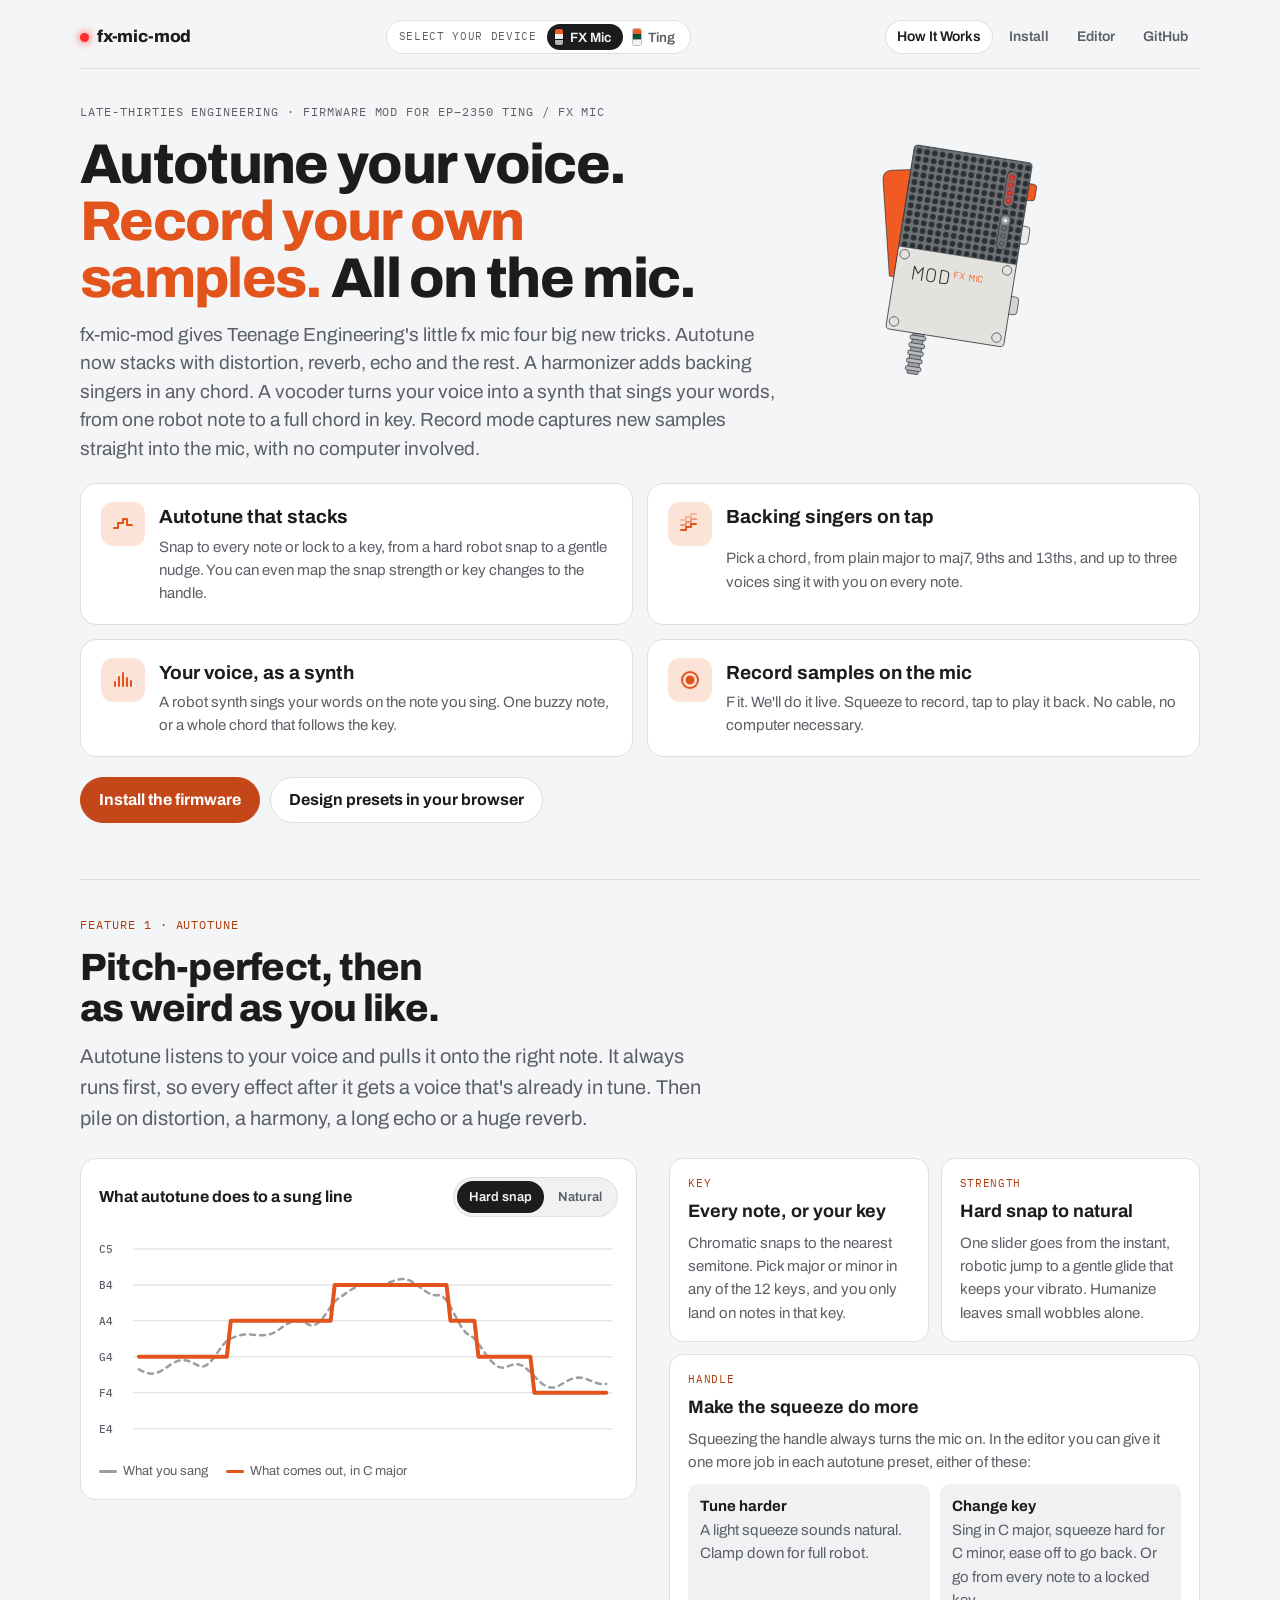
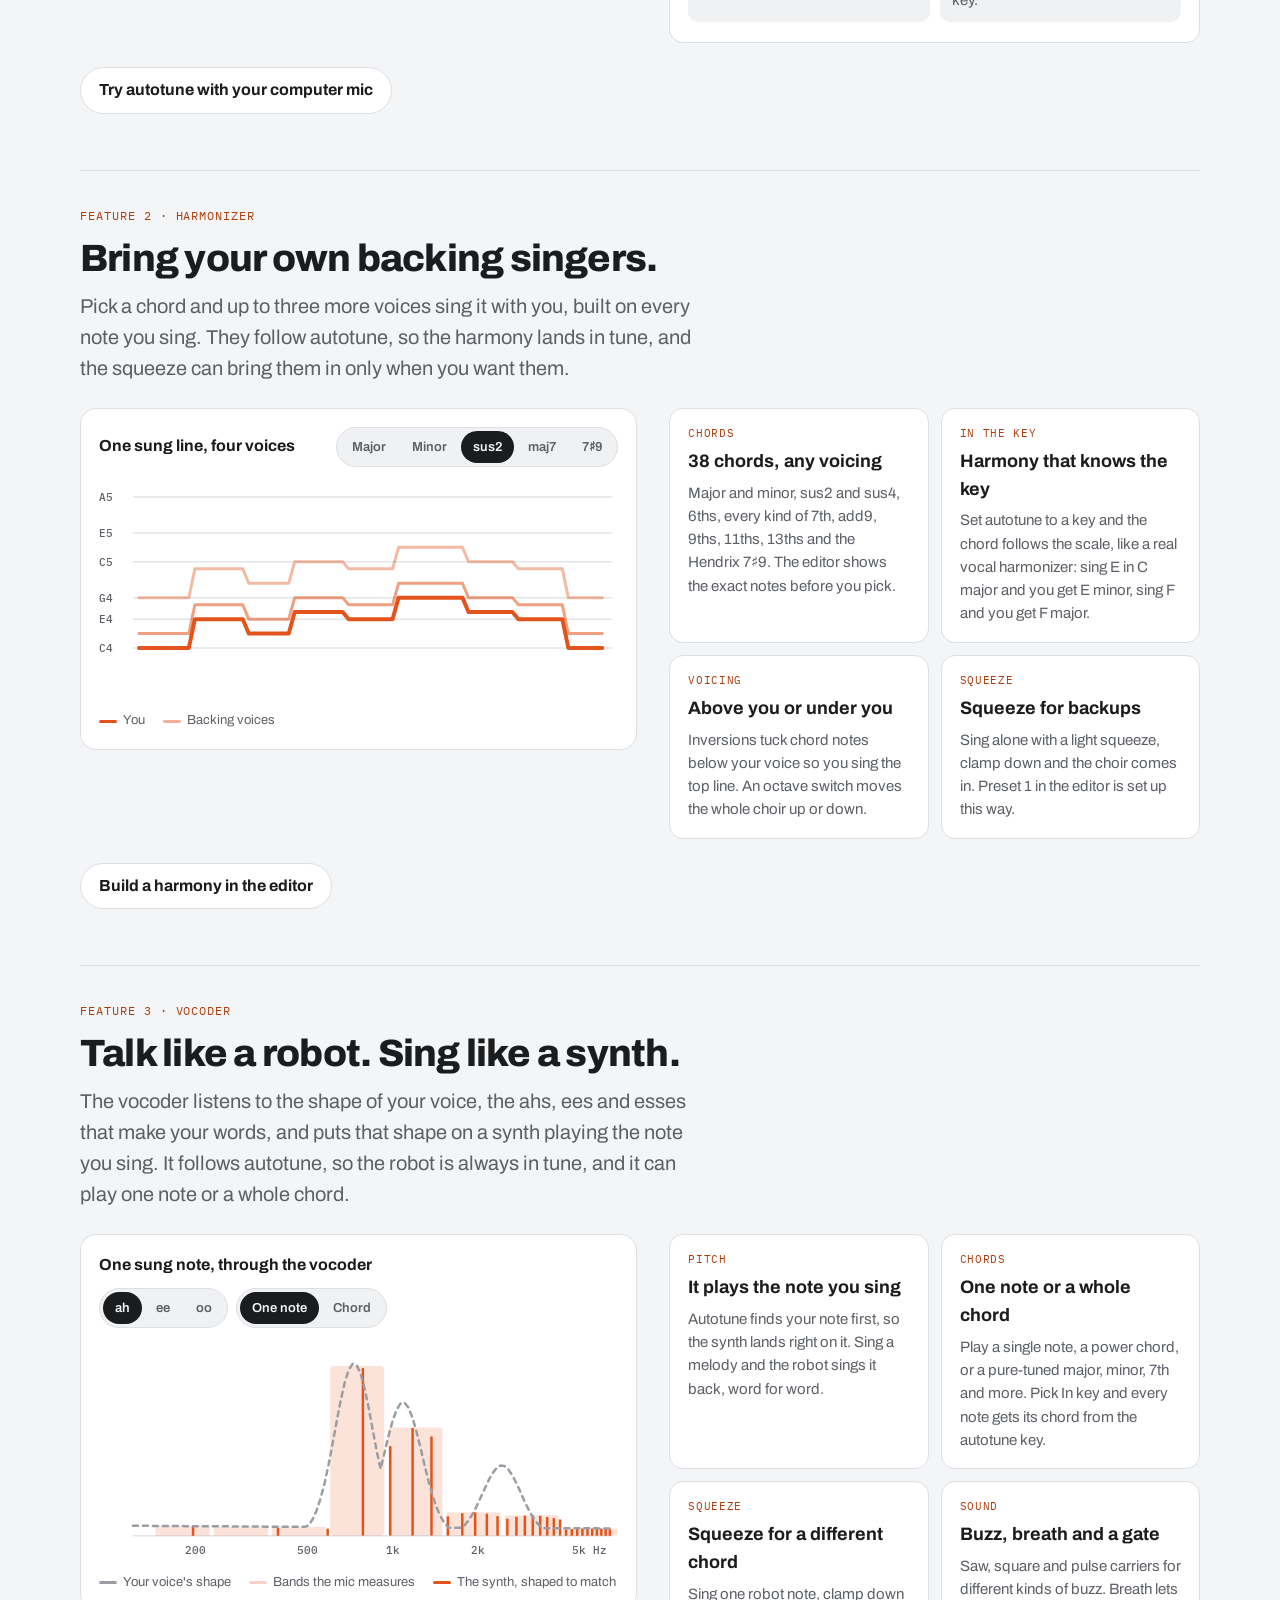
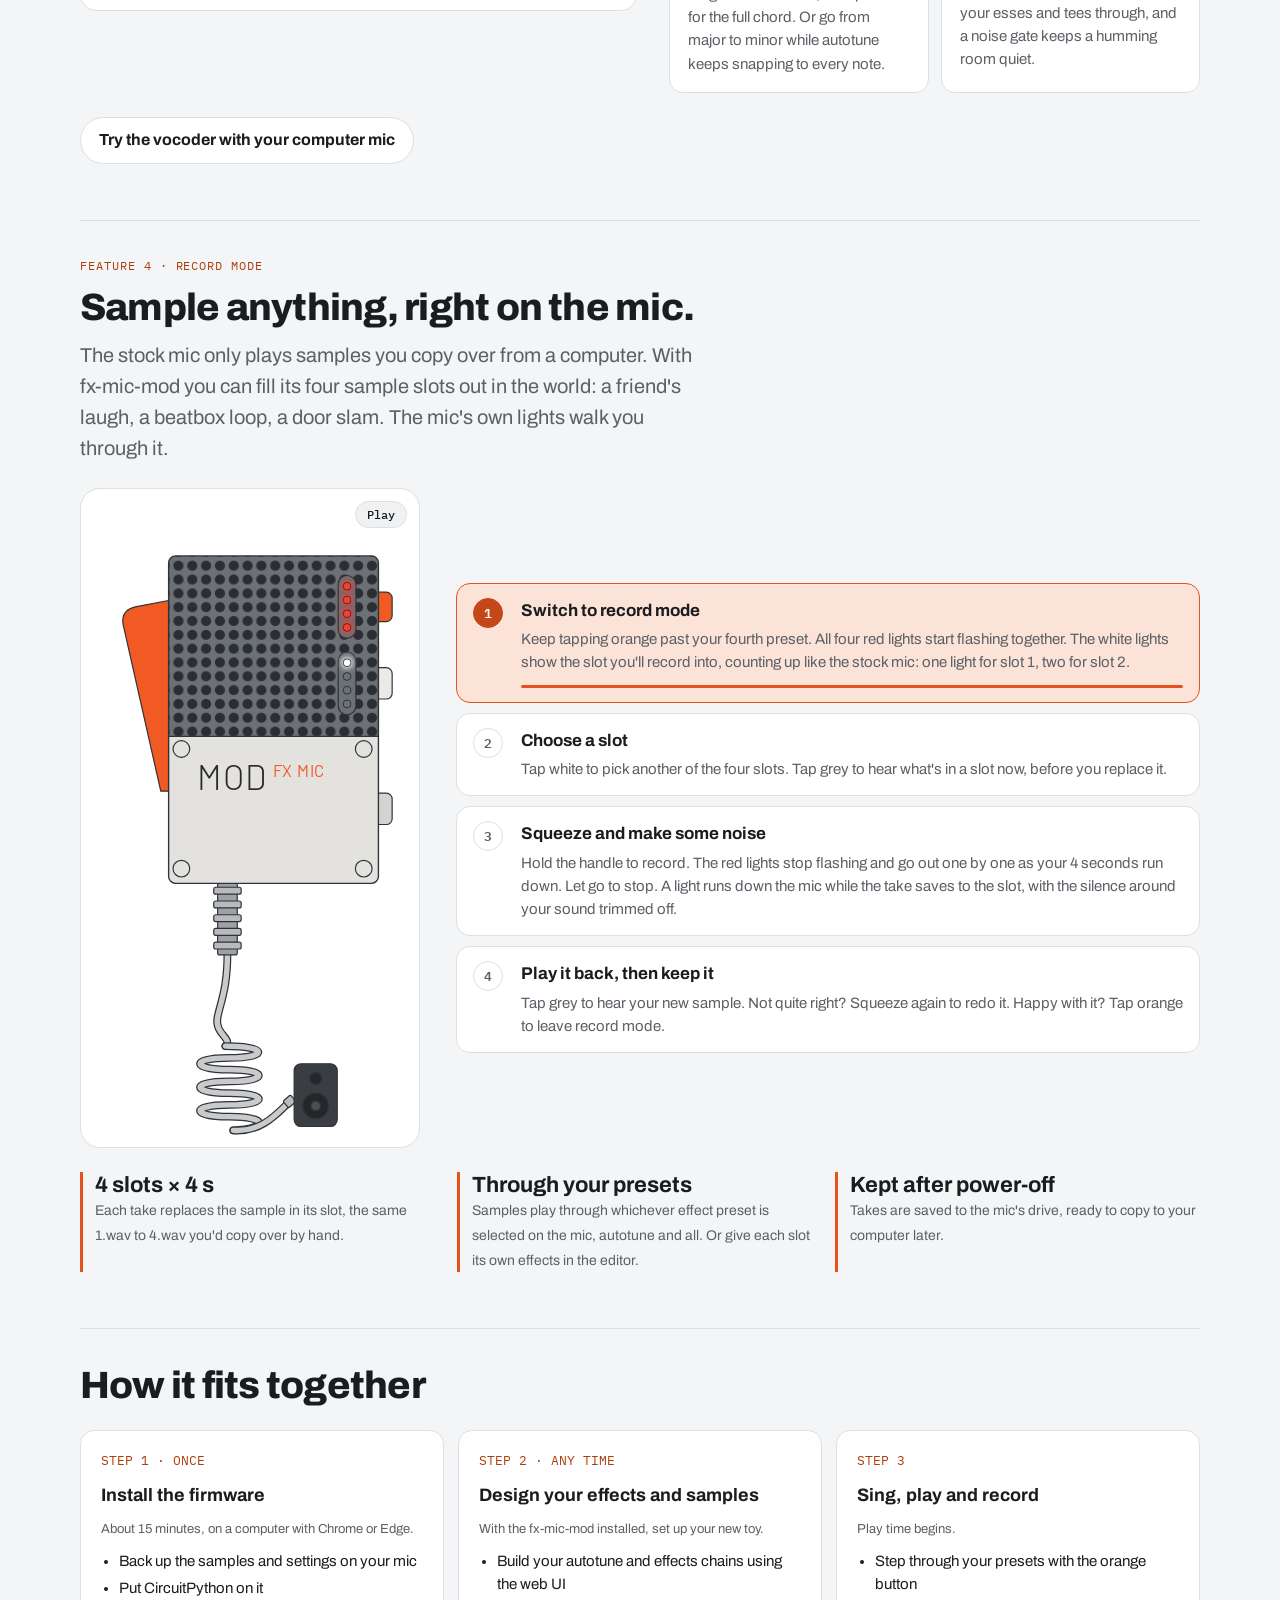
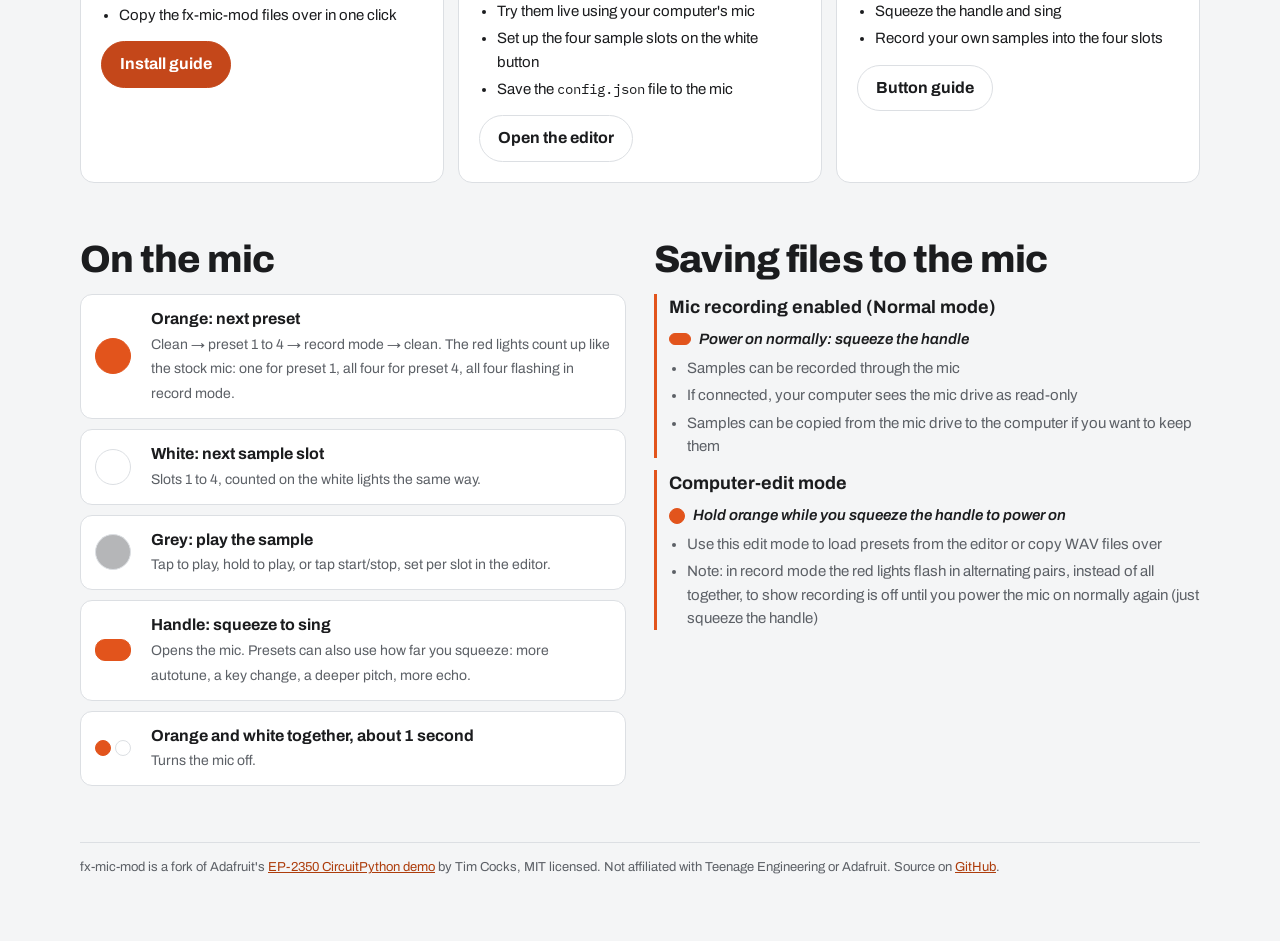
==== commit c19c8804: "Vocoder section: drop the listen buttons and the presets card Co-Authored-By: Claude Opus 5.5 <norep" ====
--- a/docs/index.html
+++ b/docs/index.html
@@ -98,10 +98,6 @@
 .vocfig .vctl{display:flex;flex-wrap:wrap;gap:8px}
 #vocBands rect,#vocSpikes rect{transform-box:fill-box;transform-origin:50% 100%;transition:transform .45s cubic-bezier(.16,1,.3,1),opacity .3s}
 #vocEnv{transition:d .45s cubic-bezier(.16,1,.3,1)}
-.listen{display:flex;flex-wrap:wrap;gap:8px;align-items:center;font-size:14px;color:var(--muted)}
-.listen button{font:inherit;font-size:14px;font-weight:700;border:1px solid var(--line);background:var(--panel-2);color:var(--ink);border-radius:999px;padding:7px 14px;cursor:pointer;display:inline-flex;gap:8px;align-items:center}
-.listen button[aria-pressed="true"]{border-color:var(--accent);color:var(--accent-text)}
-.snap .listen button svg{flex:none;width:12px;height:12px}
 
 /* record mode: animated mic + step list */
 .rec{display:grid;grid-template-columns:minmax(0,340px) minmax(0,1fr);gap:36px;align-items:center}
@@ -377,18 +373,12 @@
           <path id="vocEnv" fill="none" stroke="var(--voice)" stroke-width="2.5" stroke-dasharray="5 5" stroke-linecap="round"/>
         </svg>
         <div class="legend"><span><i style="background:var(--voice)"></i>Your voice's shape</span><span><i style="background:var(--accent);opacity:.25"></i>Bands the mic measures</span><span><i style="background:var(--accent)"></i>The synth, shaped to match</span></div>
-        <div class="listen" role="group" aria-label="Listen">
-          <button type="button" data-src="audio/sample-singer.mp3" aria-pressed="false"><svg width="12" height="12" viewBox="0 0 12 12" aria-hidden="true"><path d="M2 1l9 5-9 5z" fill="currentColor"/></svg>Dry voice</button>
-          <button type="button" data-src="audio/vocoder-night-call.mp3" aria-pressed="false"><svg width="12" height="12" viewBox="0 0 12 12" aria-hidden="true"><path d="M2 1l9 5-9 5z" fill="currentColor"/></svg>Through Night call</button>
-          <span>Same take, preset 2</span>
-        </div>
       </div>
       <div class="points" data-reveal-list>
         <div class="point"><span class="tag">Pitch</span><h3>It plays the note you sing</h3><p>Autotune finds your note first, so the synth lands right on it. Sing a melody and the robot sings it back, word for word.</p></div>
         <div class="point"><span class="tag">Chords</span><h3>One note or a whole chord</h3><p>Play a single note, a power chord, or a pure-tuned major, minor, 7th and more. Pick In key and every note gets its chord from the autotune key.</p></div>
         <div class="point"><span class="tag">Squeeze</span><h3>Squeeze for a different chord</h3><p>Sing one robot note, clamp down for the full chord. Or go from major to minor while autotune keeps snapping to every note.</p></div>
         <div class="point"><span class="tag">Sound</span><h3>Buzz, breath and a gate</h3><p>Saw, square and pulse carriers for different kinds of buzz. Breath lets your esses and tees through, and a noise gate keeps a humming room quiet.</p></div>
-        <div class="point wide"><span class="tag">Presets</span><h3>Start from Night call or Harder better faster stronger</h3><p>Night call is preset 2 on a fresh install: hard autotune in C minor into one pulse-wave robot, with a chord on the squeeze. Harder better faster stronger is waiting in the editor's starters.</p></div>
       </div>
     </div>
     <div class="cta"><a class="btn" href="editor.html">Try the vocoder with your computer mic</a></div>
@@ -692,15 +682,6 @@
   const wire=(attr,set)=>{ const bs=document.querySelectorAll(".vocfig .seg button[data-"+attr+"]");
     bs.forEach(b=>b.addEventListener("click",()=>{ bs.forEach(o=>o.setAttribute("aria-pressed",String(o===b))); set(b.dataset[attr]); draw(); })); };
   wire("vowel",v=>vowel=v); wire("carrier",c=>carrier=c);
-  // listen: one player, each button plays its clip or stops it
-  const audio=new Audio(); audio.preload="none"; let playing=null;
-  const lb=[...document.querySelectorAll(".vocfig .listen button")];
-  const show=()=>lb.forEach(b=>b.setAttribute("aria-pressed",String(b===playing)));
-  lb.forEach(b=>b.addEventListener("click",()=>{
-    if(playing===b){ audio.pause(); playing=null; show(); return; }
-    audio.src=b.dataset.src; audio.currentTime=0; audio.play().catch(()=>{}); playing=b; show();
-  }));
-  audio.addEventListener("ended",()=>{ playing=null; show(); });
 })();
 
 /* ---------- record mode: the mic walks through the four steps ---------- */
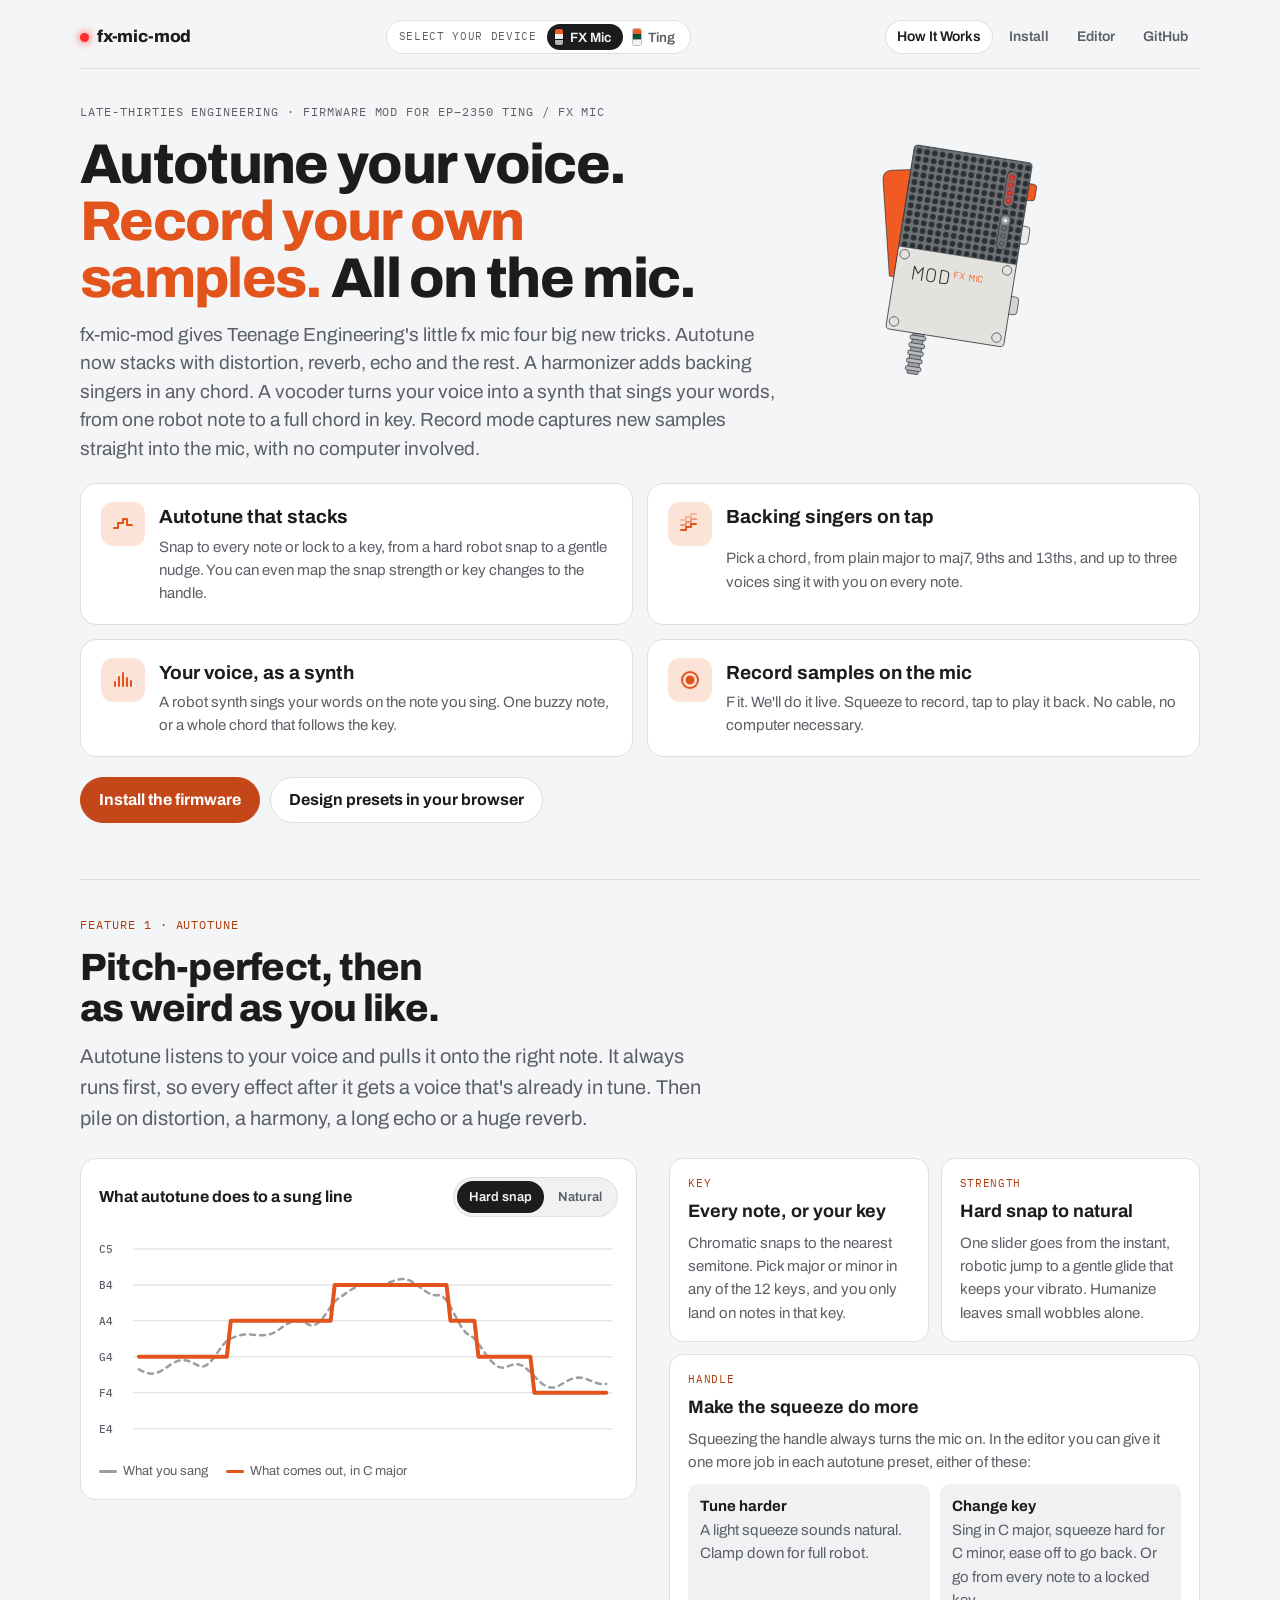
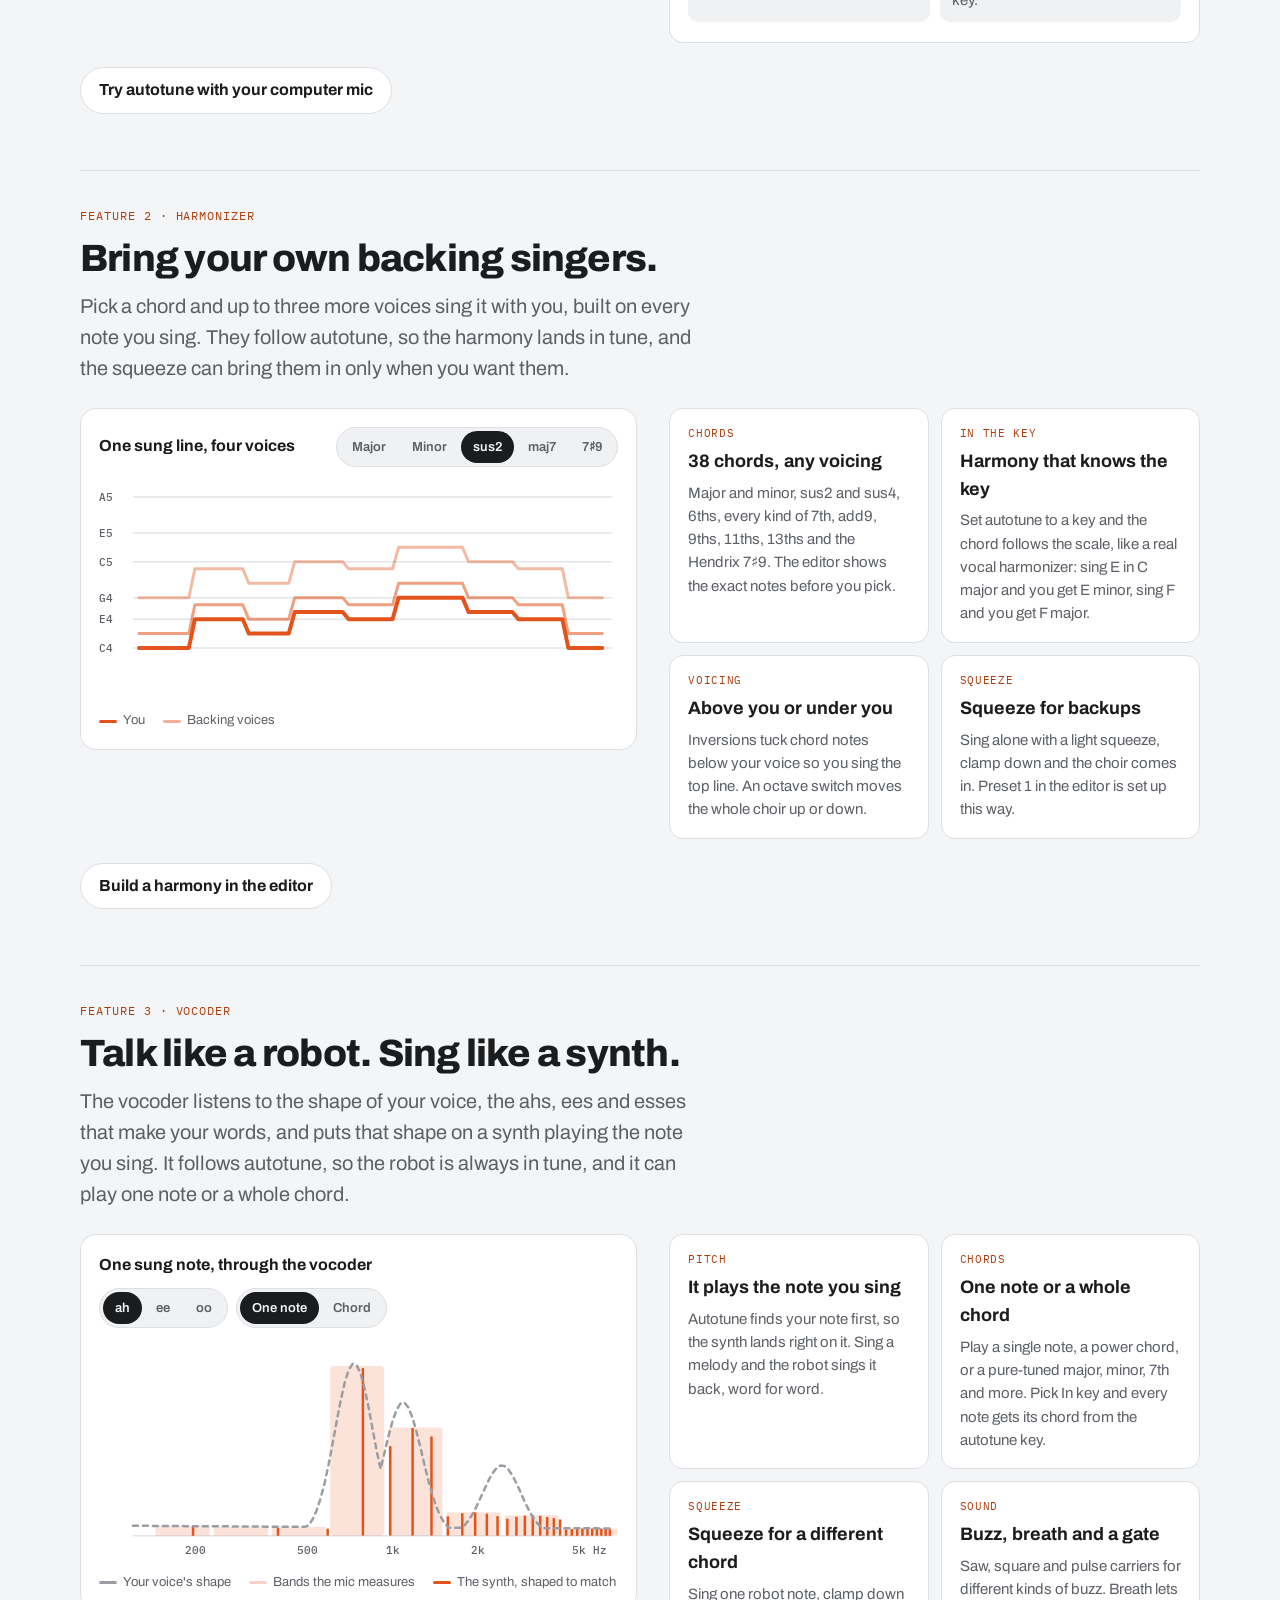
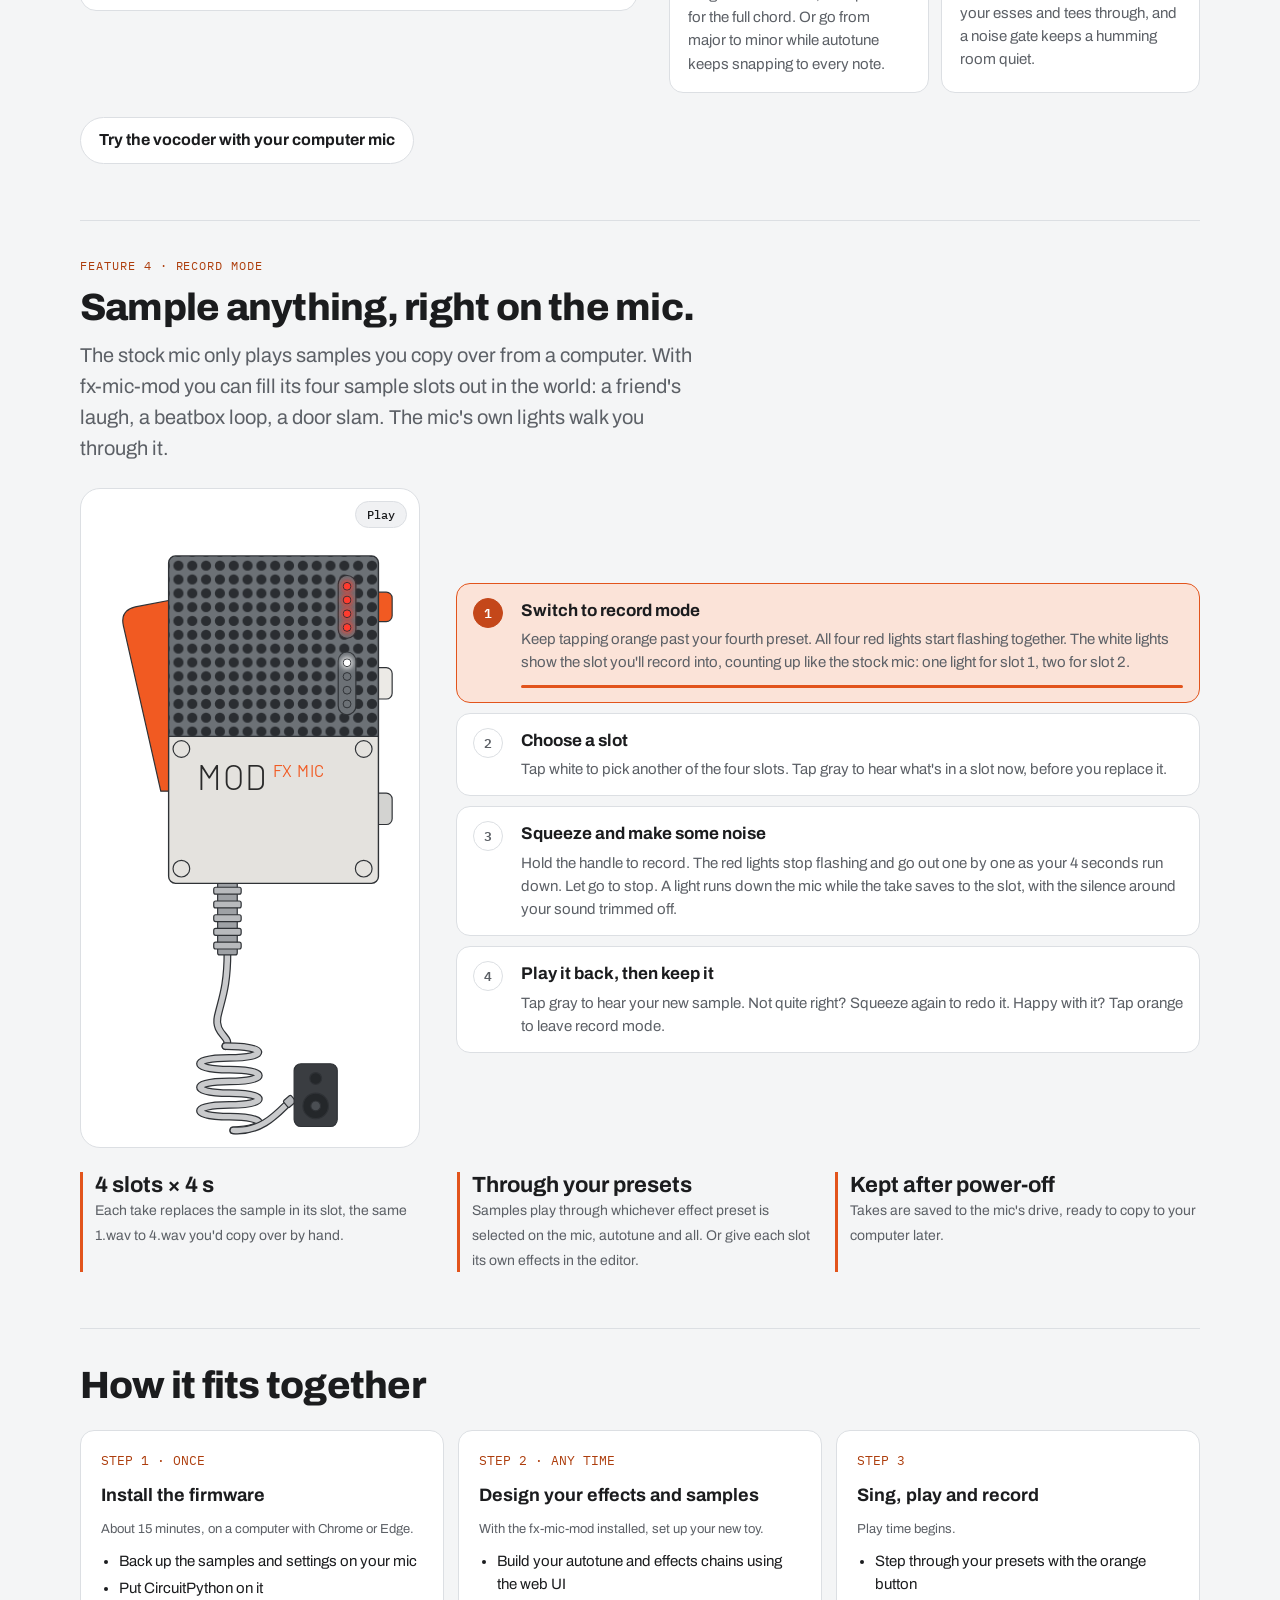
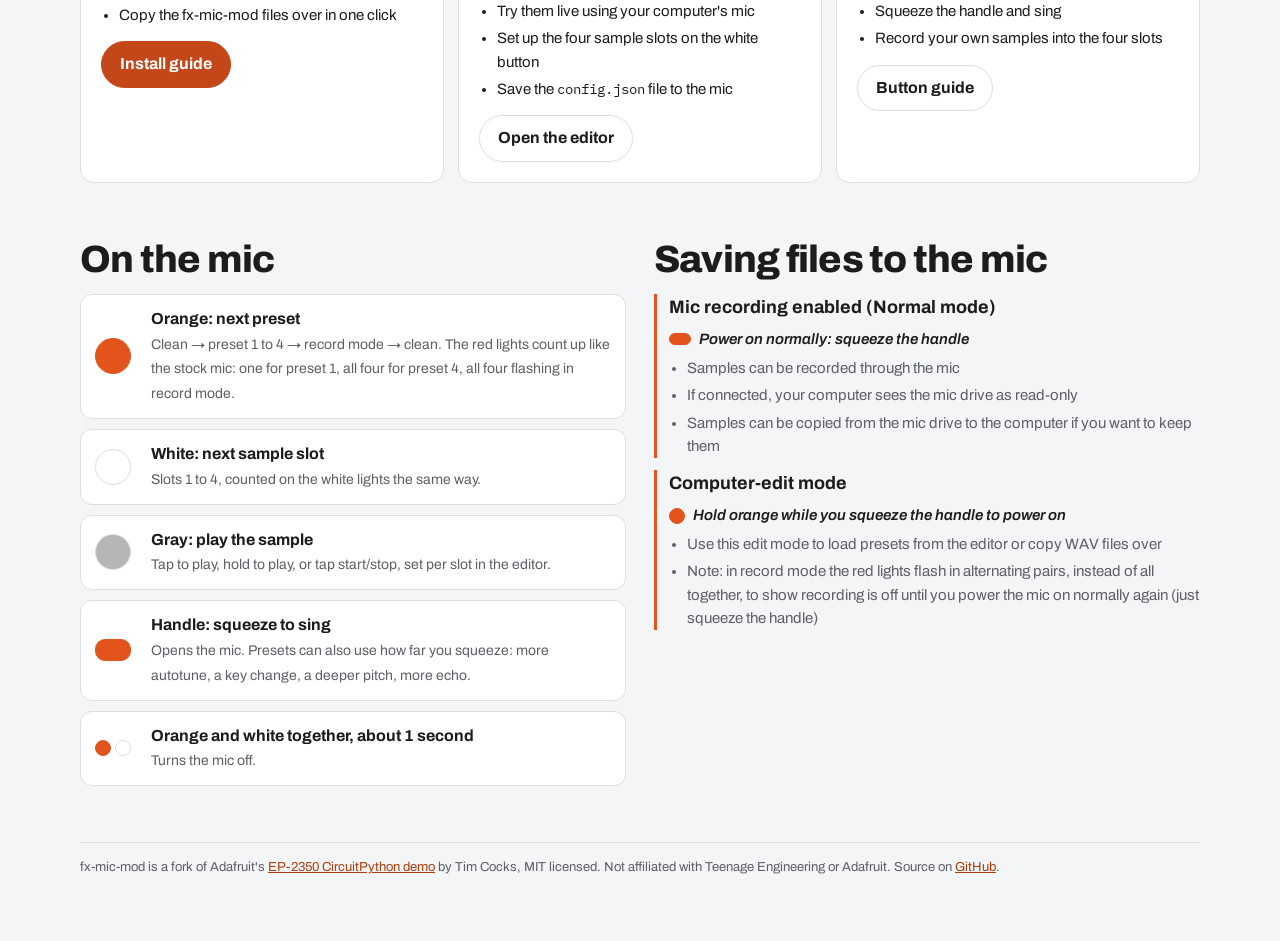
==== commit 02eda5dd: "Use American spelling across the site, docs, firmware and tests colour, behaviour, centre, grey, cat" ====
--- a/docs/index.html
+++ b/docs/index.html
@@ -19,7 +19,7 @@
    animated mic. Setup steps and the button cheat sheet come after. Stacks on phones. */
 :root{
   --bg:#f4f5f6; --panel:#ffffff; --panel-2:#f0f1f3; --ink:#1b1c1e; --line:#dcdfe3;
-  --accent:#e2541c; --accent-ink:#ffffff; --accent-text:#ad3d0c; --accent-btn:#c4471a; --muted:#5c6066; --accent-soft:#fbe3d8; --led-r:#ff2d2d; --btn-white:#ffffff; --btn-grey:#b5b6b8;
+  --accent:#e2541c; --accent-ink:#ffffff; --accent-text:#ad3d0c; --accent-btn:#c4471a; --muted:#5c6066; --accent-soft:#fbe3d8; --led-r:#ff2d2d; --btn-white:#ffffff; --btn-gray:#b5b6b8;
   --voice:#9a9ea4; --grid:#e3e5e8;
   --f-display:"Archivo","Helvetica Neue",Arial,sans-serif;
   --f-body:"Archivo","Helvetica Neue",Arial,sans-serif;
@@ -28,11 +28,11 @@
 }
 @media (prefers-color-scheme: dark){:root:not([data-theme="light"]){
   --bg:#171615; --panel:#211f1d; --panel-2:#1b1a18; --ink:#ece9e3; --muted:#a29d95; --line:#38342f;
-  --accent:#ff6a33; --accent-ink:#1a0d06; --accent-text:#ff6a33; --accent-btn:#ff6a33; --accent-soft:#3a2117; --btn-white:#ece9e3; --btn-grey:#7d7e80;
+  --accent:#ff6a33; --accent-ink:#1a0d06; --accent-text:#ff6a33; --accent-btn:#ff6a33; --accent-soft:#3a2117; --btn-white:#ece9e3; --btn-gray:#7d7e80;
   --voice:#7d7871; --grid:#2e2b27; color-scheme:dark}}
 :root[data-theme="dark"]{
   --bg:#171615; --panel:#211f1d; --panel-2:#1b1a18; --ink:#ece9e3; --muted:#a29d95; --line:#38342f;
-  --accent:#ff6a33; --accent-ink:#1a0d06; --accent-text:#ff6a33; --accent-btn:#ff6a33; --accent-soft:#3a2117; --btn-white:#ece9e3; --btn-grey:#7d7e80;
+  --accent:#ff6a33; --accent-ink:#1a0d06; --accent-text:#ff6a33; --accent-btn:#ff6a33; --accent-soft:#3a2117; --btn-white:#ece9e3; --btn-gray:#7d7e80;
   --voice:#7d7871; --grid:#2e2b27; color-scheme:dark}
 *{box-sizing:border-box}
 html,body{margin:0}
@@ -130,7 +130,7 @@
 .fact b{font-family:var(--f-display);font-size:22px;display:block;line-height:1.2}
 .fact span{font-size:14px;color:var(--muted)}
 
-/* device drawing: fixed object colours, the outline follows the theme */
+/* device drawing: fixed object colors, the outline follows the theme */
 .dev{--case:#e4e2de; --outline:#2f3236; --grill:#6c7176; --hole:#2a2d31; --orange:#f15a22; --bw:#eceae6; --bg2:#d3d3d1; --cable:#c9cacc}
 .dev .r.on{fill:#ff3b2f;filter:url(#glowR)}
 .dev .w.on{fill:#ffffff;filter:url(#glowW)}
@@ -171,7 +171,7 @@
 .pair-keys .key{width:16px;height:16px}
 .key.orange{background:var(--accent);border-color:var(--accent)}
 .key.mid{background:var(--btn-white)}
-.key.bot{background:var(--btn-grey)}
+.key.bot{background:var(--btn-gray)}
 .key.handle{border-radius:10px;width:36px;height:22px;background:var(--accent);border-color:var(--accent)}
 .ctl b{display:block}
 .ctl span{font-size:14px;color:var(--muted)}
@@ -447,7 +447,7 @@
           <g stroke="var(--outline)" stroke-width="1.2">
             <path class="hw" id="bOrange" d="M540 37 h20 a6 6 0 0 1 6 6 v18 a6 6 0 0 1 -6 6 h-20 Z" fill="var(--b1)"/>
             <path class="hw" id="bWhite" d="M540 114 h20 a6 6 0 0 1 6 6 v20 a6 6 0 0 1 -6 6 h-20 Z" fill="var(--b2)"/>
-            <path class="hw" id="bGrey" d="M540 242 h20 a6 6 0 0 1 6 6 v20 a6 6 0 0 1 -6 6 h-20 Z" fill="var(--b3)"/>
+            <path class="hw" id="bGray" d="M540 242 h20 a6 6 0 0 1 6 6 v20 a6 6 0 0 1 -6 6 h-20 Z" fill="var(--b3)"/>
           </g>
           <circle class="ring" id="ringO" cx="562" cy="52" r="20"/>
           <circle class="ring" id="ringW" cx="562" cy="130" r="20"/>
@@ -478,9 +478,9 @@
       </div>
       <ol class="steplist" id="steplist">
         <li><button type="button" data-step="0"><span class="n">1</span><b>Switch to record mode</b><span class="d">Keep tapping orange past your fourth preset. All four red lights start flashing together. The white lights show the slot you'll record into, counting up like the stock mic: one light for slot 1, two for slot 2.</span><span class="bar"><i></i></span></button></li>
-        <li><button type="button" data-step="1"><span class="n">2</span><b>Choose a slot</b><span class="d">Tap <span data-dw="mid">white</span> to pick another of the four slots. Tap <span data-dw="bot">grey</span> to hear what's in a slot now, before you replace it.</span><span class="bar"><i></i></span></button></li>
+        <li><button type="button" data-step="1"><span class="n">2</span><b>Choose a slot</b><span class="d">Tap <span data-dw="mid">white</span> to pick another of the four slots. Tap <span data-dw="bot">gray</span> to hear what's in a slot now, before you replace it.</span><span class="bar"><i></i></span></button></li>
         <li><button type="button" data-step="2"><span class="n">3</span><b>Squeeze and make some noise</b><span class="d">Hold the handle to record. The red lights stop flashing and go out one by one as your 4 seconds run down. Let go to stop. A light runs down the mic while the take saves to the slot, with the silence around your sound trimmed off.</span><span class="bar"><i></i></span></button></li>
-        <li><button type="button" data-step="3"><span class="n">4</span><b>Play it back, then keep it</b><span class="d">Tap <span data-dw="bot">grey</span> to hear your new sample. Not quite right? Squeeze again to redo it. Happy with it? Tap orange to leave record mode.</span><span class="bar"><i></i></span></button></li>
+        <li><button type="button" data-step="3"><span class="n">4</span><b>Play it back, then keep it</b><span class="d">Tap <span data-dw="bot">gray</span> to hear your new sample. Not quite right? Squeeze again to redo it. Happy with it? Tap orange to leave record mode.</span><span class="bar"><i></i></span></button></li>
       </ol>
     </div>
     <div class="facts-row">
@@ -537,7 +537,7 @@
       <div class="controls" data-reveal-list>
         <div class="ctl"><span class="key orange" aria-hidden="true"></span><div><b>Orange: next preset</b><span>Clean → preset 1 to 4 → record mode → clean. The red lights count up like the stock mic: one for preset 1, all four for preset 4, all four flashing in record mode.</span></div></div>
         <div class="ctl"><span class="key mid" aria-hidden="true"></span><div><b><span data-dw="Mid">White</span>: next sample slot</b><span>Slots 1 to 4, counted on the white lights the same way.</span></div></div>
-        <div class="ctl"><span class="key bot" aria-hidden="true"></span><div><b><span data-dw="Bot">Grey</span>: play the sample</b><span>Tap to play, hold to play, or tap start/stop, set per slot in the editor.</span></div></div>
+        <div class="ctl"><span class="key bot" aria-hidden="true"></span><div><b><span data-dw="Bot">Gray</span>: play the sample</b><span>Tap to play, hold to play, or tap start/stop, set per slot in the editor.</span></div></div>
         <div class="ctl"><span class="key handle" aria-hidden="true"></span><div><b>Handle: squeeze to sing</b><span>Opens the mic. Presets can also use how far you squeeze: more autotune, a key change, a deeper pitch, more echo.</span></div></div>
         <div class="ctl"><span class="pair-keys" aria-hidden="true"><span class="key orange"></span><span class="key mid"></span></span><div><b>Orange and <span data-dw="mid">white</span> together, about 1 second</b><span>Turns the mic off.</span></div></div>
       </div>
@@ -690,7 +690,7 @@
   const dev=document.getElementById("dev");
   const reds=[...dev.querySelectorAll(".led.r")], whites=[...dev.querySelectorAll(".led.w")];
   const handle=document.getElementById("handle"), waves=document.getElementById("waves"), spk=document.getElementById("spkWaves");
-  const btn={orange:document.getElementById("bOrange"), mid:document.getElementById("bWhite"), bot:document.getElementById("bGrey")};
+  const btn={orange:document.getElementById("bOrange"), mid:document.getElementById("bWhite"), bot:document.getElementById("bGray")};
   const ring={orange:document.getElementById("ringO"), mid:document.getElementById("ringW"), bot:document.getElementById("ringG"), handle:document.getElementById("ringH")};
   const chip=document.getElementById("recChip"), recTime=document.getElementById("recTime");
   const items=[...document.querySelectorAll("#steplist button")];
--- a/docs/site-device.css
+++ b/docs/site-device.css
@@ -1,5 +1,5 @@
 /* FX Mic or Ting: the switcher in the nav, the Ting palette, and the mic
- * drawings' colours. Loaded after each page's own <style>, so the Ting
+ * drawings' colors. Loaded after each page's own <style>, so the Ting
  * tokens below win over the page's light and dark ones. See site-device.js. */
 
 /* ---------- the switcher ---------- */
@@ -9,7 +9,7 @@
 .device-switch button:hover{color:var(--ink)}
 .device-switch button[aria-pressed="true"]{background:var(--ink);color:var(--bg)}
 .device-switch button:focus-visible{outline:2px solid var(--accent,#e2541c);outline-offset:2px}
-/* each choice shows its button colours, top to bottom */
+/* each choice shows its button colors, top to bottom */
 .device-switch .sw{display:inline-block;width:8px;height:16px;border-radius:2px;flex:none;box-shadow:0 0 0 1px rgba(0,0,0,.25);
   background:linear-gradient(#f15a22 0 5px,var(--sw-gap) 5px 5.5px,var(--sw-mid) 5.5px 10.5px,var(--sw-gap) 10.5px 11px,var(--sw-bot) 11px)}
 .device-switch .sw{--sw-gap:rgba(0,0,0,.35)}
@@ -50,7 +50,7 @@
 :root[data-device="ting"] body{scrollbar-color:var(--line) var(--bg)}
 
 /* ---------- the mic drawings ---------- */
-/* Object colours are fixed per device; only the outline follows light and dark. */
+/* Object colors are fixed per device; only the outline follows light and dark. */
 .dev,.hero-dev{--handle:#f15a22; --b1:#f15a22; --b2:#eceae6; --b3:#d3d3d1; --relief:#9ea1a5; --relief2:#b8babd; --cable:#c9cacc; --ledoff:var(--grill)}
 :root[data-device="ting"] .dev,:root[data-device="ting"] .hero-dev{
   --case:#e9e8e2; --outline:#00513a; --handle:#00513a; --b1:#ff6a1f; --b2:#00513a; --b3:#e9e8e2;
